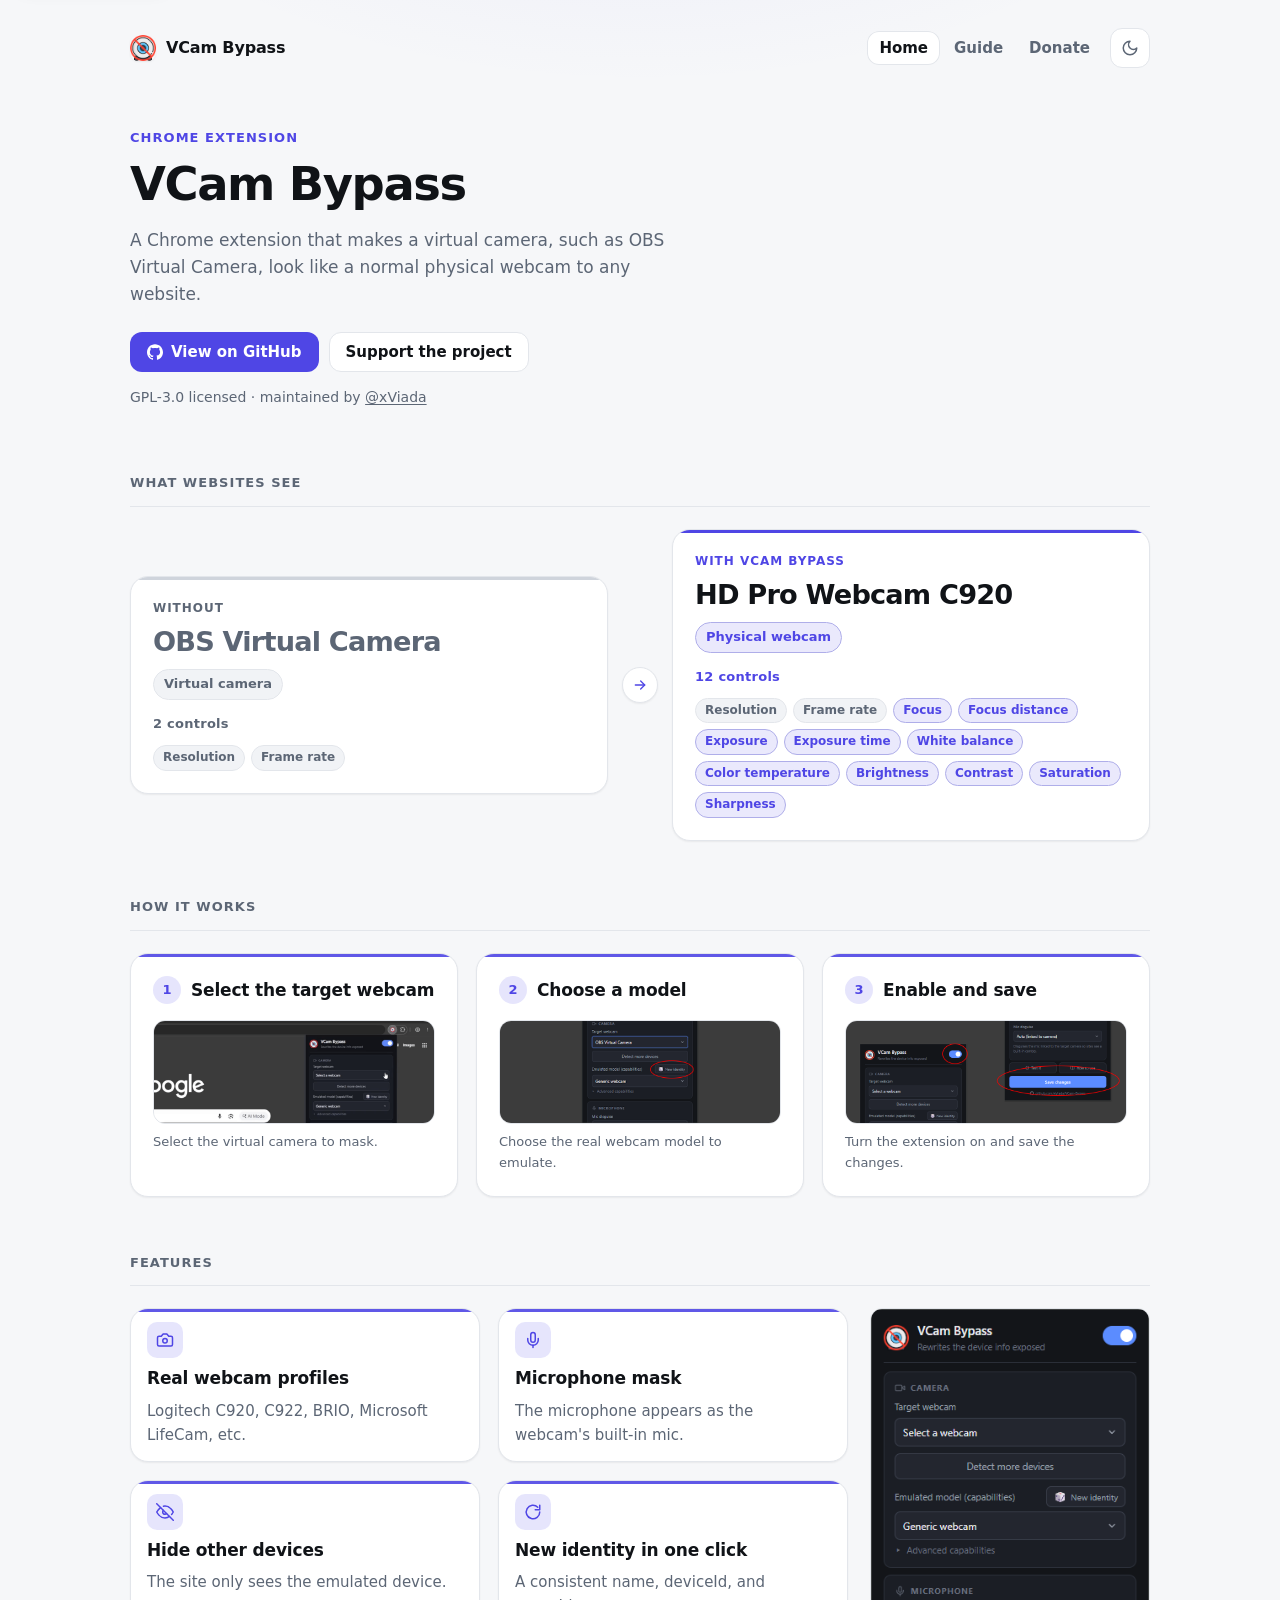
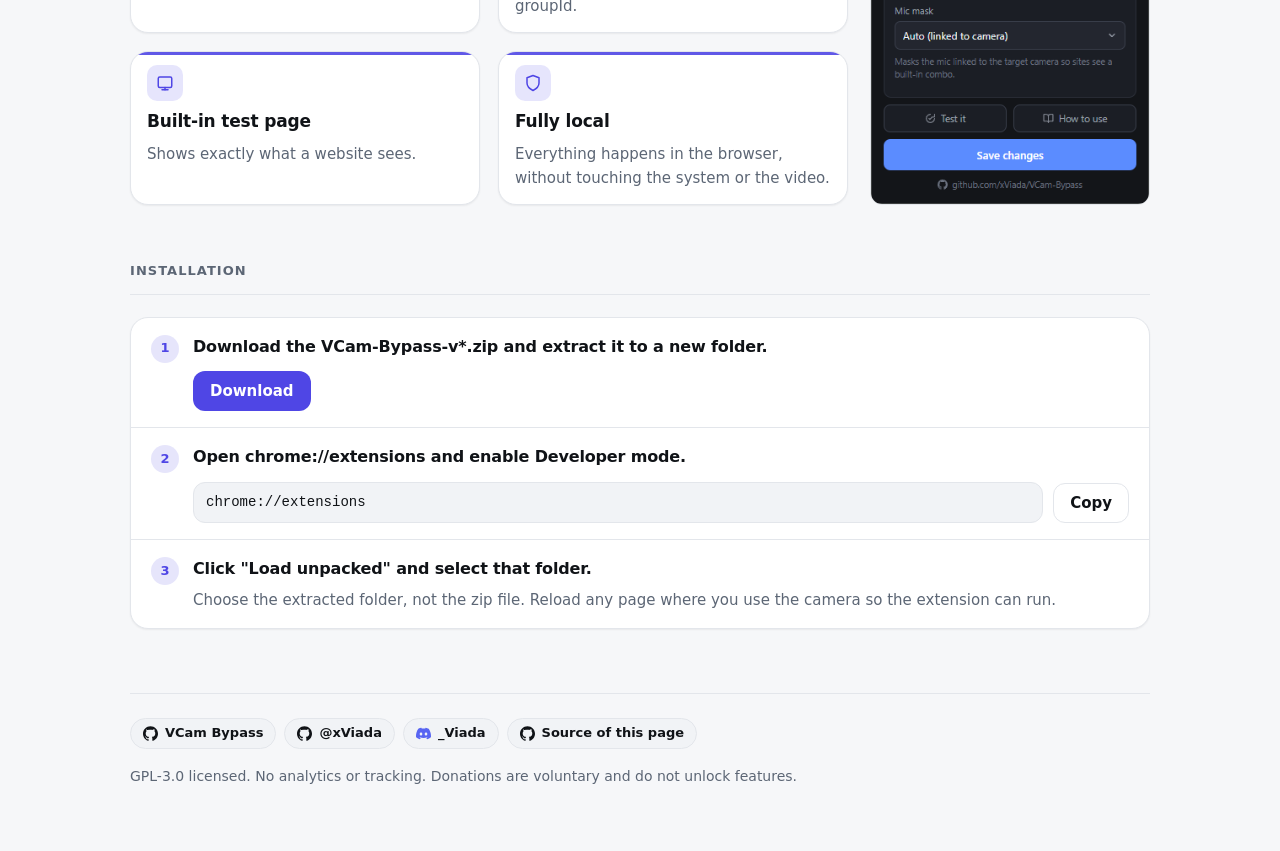
==== index.html @ 8258fea1 "Publish the VCam Bypass site." ====
<!DOCTYPE html>
<html lang="en">
<head>
  <meta charset="utf-8">
  <meta name="viewport" content="width=device-width, initial-scale=1">
  <title>VCam Bypass</title>
  <meta name="description" content="A Chrome extension that makes any virtual camera appear to a website as a normal physical webcam.">
  <meta name="color-scheme" content="light dark">
  <meta name="theme-color" content="#ffffff" media="(prefers-color-scheme: light)">
  <meta name="theme-color" content="#0b0d10" media="(prefers-color-scheme: dark)">

  <meta property="og:type" content="website">
  <meta property="og:title" content="VCam Bypass">
  <meta property="og:description" content="A Chrome extension that makes any virtual camera appear to a website as a normal physical webcam.">
  <meta name="twitter:card" content="summary">

  <link rel="icon" href="assets/favicon.png" type="image/png">
  <link rel="stylesheet" href="assets/css/styles.css">

  <script>
    (function () {
      try {
        var saved = localStorage.getItem('funding-theme');
        if (saved === 'dark' || saved === 'light') {
          document.documentElement.setAttribute('data-theme', saved);
        }
      } catch (e) {}
    })();
  </script>
</head>
<body>
  <a class="skip-link" href="#main">Skip to content</a>

  <div class="page">
    <header class="topbar">
      <a class="brand" href="./">
        <img class="brand-mark" src="assets/favicon.png" alt="" width="26" height="26">
        <span class="brand-text">VCam Bypass</span>
      </a>
      <div class="topbar-actions">
        <nav class="nav" aria-label="Primary">
          <a href="./" aria-current="page">Home</a>
          <a href="guide/">Guide</a>
          <a href="donate/">Donate</a>
        </nav>
        <button type="button" class="icon-button" id="theme-toggle" aria-label="Toggle theme" hidden>
          <span class="icon" id="theme-icon" aria-hidden="true"></span>
        </button>
      </div>
    </header>

    <main id="main">
      <section class="hero">
        <p class="eyebrow">Chrome extension</p>
        <h1 class="hero-title">VCam Bypass</h1>
        <p class="hero-lede">
          A Chrome extension that makes a virtual camera, such as OBS Virtual Camera, look like a normal physical webcam to any website.
        </p>
        <div class="hero-actions">
          <a class="button button-primary" href="https://github.com/xViada/VCam-Bypass" target="_blank" rel="noopener noreferrer">
            <span class="icon" aria-hidden="true">
              <svg xmlns="http://www.w3.org/2000/svg" viewBox="0 0 24 24" fill="currentColor" aria-hidden="true" focusable="false"><path d="M12 .297c-6.63 0-12 5.373-12 12 0 5.303 3.438 9.8 8.205 11.385.6.113.82-.258.82-.577 0-.285-.01-1.04-.015-2.04-3.338.724-4.042-1.61-4.042-1.61C4.422 18.07 3.633 17.7 3.633 17.7c-1.087-.744.084-.729.084-.729 1.205.084 1.838 1.236 1.838 1.236 1.07 1.835 2.809 1.305 3.495.998.108-.776.417-1.305.76-1.605-2.665-.3-5.466-1.332-5.466-5.93 0-1.31.465-2.38 1.235-3.22-.135-.303-.54-1.523.105-3.176 0 0 1.005-.322 3.3 1.23.96-.267 1.98-.399 3-.405 1.02.006 2.04.138 3 .405 2.28-1.552 3.285-1.23 3.285-1.23.645 1.653.24 2.873.12 3.176.765.84 1.23 1.91 1.23 3.22 0 4.61-2.805 5.625-5.475 5.92.42.36.81 1.096.81 2.22 0 1.606-.015 2.896-.015 3.286 0 .315.21.69.825.57C20.565 22.092 24 17.592 24 12.297c0-6.627-5.373-12-12-12"/></svg>
            </span>
            View on GitHub
          </a>
          <a class="button button-ghost" href="donate/index.html">Support the project</a>
        </div>
        <p class="hero-meta">GPL-3.0 licensed · maintained by <a href="https://github.com/xViada" target="_blank" rel="noopener noreferrer">@xViada</a></p>
      </section>

      <section class="section" id="before-after" aria-labelledby="before-after-title">
        <h2 class="section-title" id="before-after-title">What websites see</h2>
        <div class="seen-grid">
          <article class="seen seen-before">
            <p class="seen-kicker">Without</p>
            <h3 class="seen-name">OBS Virtual Camera</h3>
            <p class="seen-status">Virtual camera</p>
            <p class="seen-count">2 controls</p>
            <ul class="seen-controls">
              <li>Resolution</li>
              <li>Frame rate</li>
            </ul>
          </article>
          <div class="seen-arrow" aria-hidden="true">
            <svg xmlns="http://www.w3.org/2000/svg" viewBox="0 0 24 24" fill="none" stroke="currentColor" stroke-width="2" stroke-linecap="round" stroke-linejoin="round" focusable="false"><path d="M5 12h14"/><path d="m13 6 6 6-6 6"/></svg>
          </div>
          <article class="seen seen-after">
            <p class="seen-kicker">With VCam Bypass</p>
            <h3 class="seen-name">HD Pro Webcam C920</h3>
            <p class="seen-status">Physical webcam</p>
            <p class="seen-count">12 controls</p>
            <ul class="seen-controls">
              <li>Resolution</li>
              <li>Frame rate</li>
              <li class="is-extra">Focus</li>
              <li class="is-extra">Focus distance</li>
              <li class="is-extra">Exposure</li>
              <li class="is-extra">Exposure time</li>
              <li class="is-extra">White balance</li>
              <li class="is-extra">Color temperature</li>
              <li class="is-extra">Brightness</li>
              <li class="is-extra">Contrast</li>
              <li class="is-extra">Saturation</li>
              <li class="is-extra">Sharpness</li>
            </ul>
          </article>
        </div>
      </section>

      <section class="section" id="how-it-works" aria-labelledby="how-it-works-title">
        <h2 class="section-title" id="how-it-works-title">How it works</h2>
        <ol class="how-grid">
          <li class="card how-card">
            <h3 class="card-name">Select the target webcam</h3>
            <figure>
              <img src="guide/images/02-target.gif" alt="VCam Bypass popup with the target webcam dropdown open" loading="lazy">
              <figcaption>Select the virtual camera to mask.</figcaption>
            </figure>
          </li>
          <li class="card how-card">
            <h3 class="card-name">Choose a model</h3>
            <figure>
              <img src="guide/images/03-model.png" alt="Emulated webcam model list in the VCam Bypass popup" loading="lazy">
              <figcaption>Choose the real webcam model to emulate.</figcaption>
            </figure>
          </li>
          <li class="card how-card">
            <h3 class="card-name">Enable and save</h3>
            <figure>
              <img src="guide/images/05-enable-save.png" alt="VCam Bypass switch turned on and the Save changes button" loading="lazy">
              <figcaption>Turn the extension on and save the changes.</figcaption>
            </figure>
          </li>
        </ol>
      </section>

      <section class="section" id="features" aria-labelledby="features-title">
        <h2 class="section-title" id="features-title">Features</h2>
        <div class="feature-layout">
        <ul class="feature-grid">
          <li class="card feature-card">
            <span class="feature-icon" aria-hidden="true">
              <svg xmlns="http://www.w3.org/2000/svg" viewBox="0 0 24 24" fill="none" stroke="currentColor" stroke-width="2" stroke-linecap="round" stroke-linejoin="round" focusable="false"><path d="M14.5 4h-5L7 7H4a2 2 0 0 0-2 2v9a2 2 0 0 0 2 2h16a2 2 0 0 0 2-2V9a2 2 0 0 0-2-2h-3l-2.5-3z"/><circle cx="12" cy="13" r="3"/></svg>
            </span>
            <h3 class="card-name">Real webcam profiles</h3>
            <p class="card-text">Logitech C920, C922, BRIO, Microsoft LifeCam, etc.</p>
          </li>
          <li class="card feature-card">
            <span class="feature-icon" aria-hidden="true">
              <svg xmlns="http://www.w3.org/2000/svg" viewBox="0 0 24 24" fill="none" stroke="currentColor" stroke-width="2" stroke-linecap="round" stroke-linejoin="round" focusable="false"><path d="M12 2a3 3 0 0 0-3 3v7a3 3 0 0 0 6 0V5a3 3 0 0 0-3-3z"/><path d="M19 10v2a7 7 0 0 1-14 0v-2"/><path d="M12 19v3"/></svg>
            </span>
            <h3 class="card-name">Microphone mask</h3>
            <p class="card-text">The microphone appears as the webcam's built-in mic.</p>
          </li>
          <li class="card feature-card">
            <span class="feature-icon" aria-hidden="true">
              <svg xmlns="http://www.w3.org/2000/svg" viewBox="0 0 24 24" fill="none" stroke="currentColor" stroke-width="2" stroke-linecap="round" stroke-linejoin="round" focusable="false"><path d="M17.94 17.94A10.07 10.07 0 0 1 12 20c-7 0-11-8-11-8a18.45 18.45 0 0 1 5.06-5.94"/><path d="M9.9 4.24A9.12 9.12 0 0 1 12 4c7 0 11 8 11 8a18.5 18.5 0 0 1-2.16 3.19"/><path d="M1 1l22 22"/><path d="M14.12 14.12a3 3 0 1 1-4.24-4.24"/></svg>
            </span>
            <h3 class="card-name">Hide other devices</h3>
            <p class="card-text">The site only sees the emulated device.</p>
          </li>
          <li class="card feature-card">
            <span class="feature-icon" aria-hidden="true">
              <svg xmlns="http://www.w3.org/2000/svg" viewBox="0 0 24 24" fill="none" stroke="currentColor" stroke-width="2" stroke-linecap="round" stroke-linejoin="round" focusable="false"><path d="M21 12a9 9 0 1 1-2.64-6.36"/><path d="M21 3v6h-6"/></svg>
            </span>
            <h3 class="card-name">New identity in one click</h3>
            <p class="card-text">A consistent name, deviceId, and groupId.</p>
          </li>
          <li class="card feature-card">
            <span class="feature-icon" aria-hidden="true">
              <svg xmlns="http://www.w3.org/2000/svg" viewBox="0 0 24 24" fill="none" stroke="currentColor" stroke-width="2" stroke-linecap="round" stroke-linejoin="round" focusable="false"><rect x="3" y="4" width="18" height="14" rx="2"/><path d="M8 21h8"/><path d="M12 18v3"/></svg>
            </span>
            <h3 class="card-name">Built-in test page</h3>
            <p class="card-text">Shows exactly what a website sees.</p>
          </li>
          <li class="card feature-card">
            <span class="feature-icon" aria-hidden="true">
              <svg xmlns="http://www.w3.org/2000/svg" viewBox="0 0 24 24" fill="none" stroke="currentColor" stroke-width="2" stroke-linecap="round" stroke-linejoin="round" focusable="false"><path d="M12 22s8-4 8-10V5l-8-3-8 3v7c0 6 8 10 8 10z"/></svg>
            </span>
            <h3 class="card-name">Fully local</h3>
            <p class="card-text">Everything happens in the browser, without touching the system or the video.</p>
          </li>
        </ul>
        <figure class="popup-shot">
          <img src="./docs/images/popup.png" alt="VCam Bypass extension popup" loading="lazy" data-hide-figure-on-error>
        </figure>
        </div>
      </section>

      <section class="section" id="install" aria-labelledby="install-title">
        <h2 class="section-title" id="install-title">Installation</h2>
        <ol class="steps">
          <li>
            <div>
              <strong>Download the VCam-Bypass-v*.zip and extract it to a new folder.</strong>
              <a class="button button-primary" href="https://github.com/xViada/VCam-Bypass/releases/latest" target="_blank" rel="noopener noreferrer">Download</a>
            </div>
          </li>
          <li>
            <div>
              <strong>Open chrome://extensions and enable Developer mode.</strong>
              <div class="code-copy">
                <pre class="code-copy-block"><code>chrome://extensions</code></pre>
                <button type="button" class="button button-ghost" id="copy-extensions" hidden>Copy</button>
              </div>
            </div>
          </li>
          <li>
            <div>
              <strong>Click "Load unpacked" and select that folder.</strong>
              <p>Choose the extracted folder, not the zip file. Reload any page where you use the camera so the extension can run.</p>
            </div>
          </li>
        </ol>
      </section>
    </main>

    <footer class="footer">
      <div class="chip-row" id="footer-links"><a class="chip chip-github" href="https://github.com/xViada/VCam-Bypass" target="_blank" rel="noopener noreferrer"><span class="icon" aria-hidden="true"><svg xmlns="http://www.w3.org/2000/svg" viewBox="0 0 24 24" fill="currentColor" aria-hidden="true" focusable="false"><path d="M12 .297c-6.63 0-12 5.373-12 12 0 5.303 3.438 9.8 8.205 11.385.6.113.82-.258.82-.577 0-.285-.01-1.04-.015-2.04-3.338.724-4.042-1.61-4.042-1.61C4.422 18.07 3.633 17.7 3.633 17.7c-1.087-.744.084-.729.084-.729 1.205.084 1.838 1.236 1.838 1.236 1.07 1.835 2.809 1.305 3.495.998.108-.776.417-1.305.76-1.605-2.665-.3-5.466-1.332-5.466-5.93 0-1.31.465-2.38 1.235-3.22-.135-.303-.54-1.523.105-3.176 0 0 1.005-.322 3.3 1.23.96-.267 1.98-.399 3-.405 1.02.006 2.04.138 3 .405 2.28-1.552 3.285-1.23 3.285-1.23.645 1.653.24 2.873.12 3.176.765.84 1.23 1.91 1.23 3.22 0 4.61-2.805 5.625-5.475 5.92.42.36.81 1.096.81 2.22 0 1.606-.015 2.896-.015 3.286 0 .315.21.69.825.57C20.565 22.092 24 17.592 24 12.297c0-6.627-5.373-12-12-12"></path></svg></span><span>VCam Bypass</span></a><a class="chip chip-github" href="https://github.com/xViada" target="_blank" rel="noopener noreferrer"><span class="icon" aria-hidden="true"><svg xmlns="http://www.w3.org/2000/svg" viewBox="0 0 24 24" fill="currentColor" aria-hidden="true" focusable="false"><path d="M12 .297c-6.63 0-12 5.373-12 12 0 5.303 3.438 9.8 8.205 11.385.6.113.82-.258.82-.577 0-.285-.01-1.04-.015-2.04-3.338.724-4.042-1.61-4.042-1.61C4.422 18.07 3.633 17.7 3.633 17.7c-1.087-.744.084-.729.084-.729 1.205.084 1.838 1.236 1.838 1.236 1.07 1.835 2.809 1.305 3.495.998.108-.776.417-1.305.76-1.605-2.665-.3-5.466-1.332-5.466-5.93 0-1.31.465-2.38 1.235-3.22-.135-.303-.54-1.523.105-3.176 0 0 1.005-.322 3.3 1.23.96-.267 1.98-.399 3-.405 1.02.006 2.04.138 3 .405 2.28-1.552 3.285-1.23 3.285-1.23.645 1.653.24 2.873.12 3.176.765.84 1.23 1.91 1.23 3.22 0 4.61-2.805 5.625-5.475 5.92.42.36.81 1.096.81 2.22 0 1.606-.015 2.896-.015 3.286 0 .315.21.69.825.57C20.565 22.092 24 17.592 24 12.297c0-6.627-5.373-12-12-12"></path></svg></span><span>@xViada</span></a><a class="chip chip-discord" href="https://discordapp.com/users/675421408612057089" target="_blank" rel="noopener noreferrer"><span class="icon" aria-hidden="true"><svg xmlns="http://www.w3.org/2000/svg" viewBox="0 0 24 24" fill="currentColor" aria-hidden="true" focusable="false"><path d="M20.317 4.3698a19.7913 19.7913 0 0 0-4.8851-1.5152.0741.0741 0 0 0-.0785.0371c-.211.3753-.4447.8648-.6083 1.2495-1.8447-.2762-3.68-.2762-5.4868 0-.1636-.3933-.4058-.8742-.6177-1.2495a.077.077 0 0 0-.0785-.037 19.7363 19.7363 0 0 0-4.8852 1.515.0699.0699 0 0 0-.0321.0277C.5334 9.0458-.319 13.5799.0992 18.0578a.0824.0824 0 0 0 .0312.0561c2.0528 1.5076 4.0413 2.4228 5.9929 3.0294a.0777.0777 0 0 0 .0842-.0276c.4616-.6304.8731-1.2952 1.226-1.9942a.076.076 0 0 0-.0416-.1057c-.6528-.2476-1.2743-.5495-1.8722-.8923a.077.077 0 0 1-.0076-.1277c.1258-.0943.2517-.1923.3718-.2914a.0743.0743 0 0 1 .0776-.0105c3.9278 1.7933 8.18 1.7933 12.0614 0a.0739.0739 0 0 1 .0785.0095c.1202.099.246.1981.3728.2924a.077.077 0 0 1-.0066.1276 12.2986 12.2986 0 0 1-1.873.8914.0766.0766 0 0 0-.0407.1067c.3604.698.7719 1.3628 1.225 1.9932a.076.076 0 0 0 .0842.0286c1.961-.6067 3.9495-1.5219 6.0023-3.0294a.077.077 0 0 0 .0313-.0552c.5004-5.177-.8382-9.6739-3.5485-13.6604a.061.061 0 0 0-.0312-.0286zM8.02 15.3312c-1.1825 0-2.1569-1.0857-2.1569-2.419 0-1.3332.9555-2.4189 2.157-2.4189 1.2108 0 2.1757 1.0952 2.1568 2.419 0 1.3332-.9555 2.4189-2.1569 2.4189zm7.9748 0c-1.1825 0-2.1569-1.0857-2.1569-2.419 0-1.3332.9554-2.4189 2.1569-2.4189 1.2108 0 2.1757 1.0952 2.1568 2.419 0 1.3332-.946 2.4189-2.1568 2.4189Z"></path></svg></span><span>_Viada</span></a><a class="chip chip-github" href="https://github.com/xViada/VCam-Bypass/tree/gh-pages" target="_blank" rel="noopener noreferrer"><span class="icon" aria-hidden="true"><svg xmlns="http://www.w3.org/2000/svg" viewBox="0 0 24 24" fill="currentColor" aria-hidden="true" focusable="false"><path d="M12 .297c-6.63 0-12 5.373-12 12 0 5.303 3.438 9.8 8.205 11.385.6.113.82-.258.82-.577 0-.285-.01-1.04-.015-2.04-3.338.724-4.042-1.61-4.042-1.61C4.422 18.07 3.633 17.7 3.633 17.7c-1.087-.744.084-.729.084-.729 1.205.084 1.838 1.236 1.838 1.236 1.07 1.835 2.809 1.305 3.495.998.108-.776.417-1.305.76-1.605-2.665-.3-5.466-1.332-5.466-5.93 0-1.31.465-2.38 1.235-3.22-.135-.303-.54-1.523.105-3.176 0 0 1.005-.322 3.3 1.23.96-.267 1.98-.399 3-.405 1.02.006 2.04.138 3 .405 2.28-1.552 3.285-1.23 3.285-1.23.645 1.653.24 2.873.12 3.176.765.84 1.23 1.91 1.23 3.22 0 4.61-2.805 5.625-5.475 5.92.42.36.81 1.096.81 2.22 0 1.606-.015 2.896-.015 3.286 0 .315.21.69.825.57C20.565 22.092 24 17.592 24 12.297c0-6.627-5.373-12-12-12"></path></svg></span><span>Source of this page</span></a></div>
      <p id="footer-text">GPL-3.0 licensed. No analytics or tracking. Donations are voluntary and do not unlock features.</p>
    
    </footer>
  </div>

  <script src="assets/js/theme.js"></script>
  <script>
    (function () {
      document.querySelectorAll('[data-hide-figure-on-error]').forEach(function (img) {
        function hideFigure() {
          var figure = img.closest('figure');
          if (figure) figure.hidden = true;
        }
        if (img.complete && img.naturalWidth === 0) hideFigure();
        img.addEventListener('error', hideFigure);
      });

      var copyButton = document.getElementById('copy-extensions');
      if (copyButton) {
        copyButton.hidden = false;
        var copyTimer;
        copyButton.addEventListener('click', function () {
          var text = 'chrome://extensions';
          var original = 'Copy';

          function copied() {
            window.clearTimeout(copyTimer);
            copyButton.textContent = 'Copied!';
            copyTimer = window.setTimeout(function () {
              copyButton.textContent = original;
            }, 1500);
          }

          function fallbackCopy() {
            var area = document.createElement('textarea');
            area.value = text;
            area.setAttribute('readonly', '');
            area.style.position = 'fixed';
            area.style.left = '-9999px';
            document.body.appendChild(area);
            area.select();
            var ok = false;
            try {
              ok = document.execCommand('copy');
            } catch (e) {}
            document.body.removeChild(area);
            if (ok) copied();
          }

          if (navigator.clipboard && window.isSecureContext) {
            navigator.clipboard.writeText(text).then(copied).catch(fallbackCopy);
          } else {
            fallbackCopy();
          }
        });
      }
    })();
  </script>
</body>
</html>
---- assets/css/styles.css ----
:root {
  --font-sans: system-ui, -apple-system, 'Segoe UI', Roboto, 'Helvetica Neue',
    Arial, 'Noto Sans', sans-serif;
  --font-mono: ui-monospace, SFMono-Regular, 'SF Mono', Menlo, Consolas,
    'Liberation Mono', monospace;

  --bg: #f6f7f9;
  --bg-glow: rgba(99, 102, 241, 0.1);
  --surface: #ffffff;
  --surface-soft: #f1f3f6;
  --border: #e3e6eb;
  --border-strong: #cfd4dc;
  --text: #101317;
  --text-muted: #5c6675;
  --accent: #4f46e5;
  --accent-contrast: #ffffff;
  --warning-bg: #fff7ed;
  --warning-border: #fdba74;
  --warning-text: #7c3f12;
  --shadow-sm: 0 1px 2px rgba(16, 19, 23, 0.06);
  --shadow-md: 0 6px 20px -6px rgba(16, 19, 23, 0.16);
  --shadow-lg: 0 24px 60px -20px rgba(16, 19, 23, 0.35);

  --radius-sm: 8px;
  --radius-md: 12px;
  --radius-lg: 18px;
}

@media (prefers-color-scheme: dark) {
  :root:not([data-theme='light']) {
    --bg: #0b0d10;
    --bg-glow: rgba(99, 102, 241, 0.16);
    --surface: #14171c;
    --surface-soft: #1b1f26;
    --border: #262b33;
    --border-strong: #38404b;
    --text: #eef1f6;
    --text-muted: #9aa4b2;
    --accent: #8b8cf9;
    --accent-contrast: #10121a;
    --warning-bg: #2a1c0c;
    --warning-border: #7c4a15;
    --warning-text: #fcd9a8;
    --shadow-sm: 0 1px 2px rgba(0, 0, 0, 0.4);
    --shadow-md: 0 6px 20px -6px rgba(0, 0, 0, 0.6);
    --shadow-lg: 0 24px 60px -20px rgba(0, 0, 0, 0.8);
  }
}

:root[data-theme='dark'] {
  --bg: #0b0d10;
  --bg-glow: rgba(99, 102, 241, 0.16);
  --surface: #14171c;
  --surface-soft: #1b1f26;
  --border: #262b33;
  --border-strong: #38404b;
  --text: #eef1f6;
  --text-muted: #9aa4b2;
  --accent: #8b8cf9;
  --accent-contrast: #10121a;
  --warning-bg: #2a1c0c;
  --warning-border: #7c4a15;
  --warning-text: #fcd9a8;
  --shadow-sm: 0 1px 2px rgba(0, 0, 0, 0.4);
  --shadow-md: 0 6px 20px -6px rgba(0, 0, 0, 0.6);
  --shadow-lg: 0 24px 60px -20px rgba(0, 0, 0, 0.8);
}

*,
*::before,
*::after {
  box-sizing: border-box;
}

html {
  -webkit-text-size-adjust: 100%;
}

[hidden] {
  display: none !important;
}

body {
  margin: 0;
  min-height: 100vh;
  font-family: var(--font-sans);
  font-size: 16px;
  line-height: 1.6;
  color: var(--text);
  background-color: var(--bg);
  background-image: radial-gradient(
    900px 520px at 50% -280px,
    var(--bg-glow),
    transparent 70%
  );
  background-repeat: no-repeat;
  -webkit-font-smoothing: antialiased;
}

body.modal-open {
  overflow: hidden;
}

h1,
h2,
h3,
p {
  margin: 0;
}

a {
  color: var(--accent);
  text-decoration-thickness: 1px;
  text-underline-offset: 2px;
}

code {
  font-family: var(--font-mono);
  font-size: 0.9em;
  padding: 0.1em 0.35em;
  border-radius: 5px;
  background: var(--surface-soft);
}

:focus-visible {
  outline: 2px solid var(--accent);
  outline-offset: 2px;
  border-radius: 4px;
}

.skip-link {
  position: absolute;
  left: 16px;
  top: -60px;
  z-index: 20;
  padding: 10px 16px;
  border-radius: var(--radius-sm);
  background: var(--surface);
  box-shadow: var(--shadow-md);
  transition: top 0.15s ease;
}

.skip-link:focus {
  top: 16px;
}

.icon {
  display: inline-flex;
  flex: none;
}

.icon svg {
  display: block;
  width: 100%;
  height: 100%;
}

.page {
  width: 100%;
  max-width: 1060px;
  margin: 0 auto;
  padding: 20px 20px 64px;
}

.topbar {
  display: flex;
  align-items: center;
  justify-content: space-between;
  flex-wrap: wrap;
  gap: 12px 16px;
  padding: 8px 0 4px;
}

.topbar-actions {
  display: flex;
  align-items: center;
  gap: 8px;
  margin-left: auto;
}

.nav {
  display: flex;
  align-items: center;
  gap: 2px;
}

.nav a {
  padding: 8px 12px;
  font-size: 0.9375rem;
  font-weight: 550;
  line-height: 1.2;
  color: var(--text-muted);
  text-decoration: none;
  border-radius: var(--radius-md);
}

.nav a:hover {
  color: var(--text);
  background: var(--surface-soft);
}

.nav a[aria-current='page'] {
  color: var(--text);
  background: var(--surface);
  box-shadow: inset 0 0 0 1px var(--border);
}

.brand {
  display: inline-flex;
  align-items: center;
  gap: 10px;
  color: var(--text);
  font-weight: 600;
  letter-spacing: -0.01em;
  text-decoration: none;
}

.brand-mark {
  display: block;
  width: 26px;
  height: 26px;
  object-fit: cover;
  border-radius: 8px;
  box-shadow: var(--shadow-sm);
}

.icon-button {
  display: inline-flex;
  align-items: center;
  justify-content: center;
  width: 40px;
  height: 40px;
  padding: 0;
  color: var(--text-muted);
  background: var(--surface);
  border: 1px solid var(--border);
  border-radius: var(--radius-md);
  cursor: pointer;
  transition: color 0.15s ease, border-color 0.15s ease, background 0.15s ease;
}

.icon-button:hover {
  color: var(--text);
  border-color: var(--border-strong);
}

.icon-button .icon {
  width: 18px;
  height: 18px;
}

.hero {
  padding: 56px 0 8px;
  max-width: 54ch;
}

.eyebrow {
  font-size: 0.8125rem;
  font-weight: 600;
  letter-spacing: 0.08em;
  text-transform: uppercase;
  color: var(--accent);
}

.hero-title {
  margin-top: 10px;
  font-size: clamp(2rem, 6vw, 2.9rem);
  line-height: 1.12;
  letter-spacing: -0.03em;
  font-weight: 700;
  text-wrap: balance;
}

.hero-lede {
  margin-top: 16px;
  max-width: 60ch;
  font-size: 1.0625rem;
  color: var(--text-muted);
}

.hero-actions {
  display: flex;
  flex-wrap: wrap;
  gap: 10px;
  margin-top: 24px;
}

.hero-meta {
  margin-top: 14px;
  font-size: 0.875rem;
  color: var(--text-muted);
}

.hero-meta a {
  color: inherit;
}

.section {
  margin-top: 56px;
}

.section-title {
  font-size: 0.8125rem;
  font-weight: 600;
  letter-spacing: 0.08em;
  text-transform: uppercase;
  color: var(--text-muted);
  padding-bottom: 12px;
  border-bottom: 1px solid var(--border);
}

.section-note {
  margin-top: 16px;
  max-width: 66ch;
  font-size: 0.9375rem;
  color: var(--text-muted);
}

.grid {
  display: grid;
  gap: 18px;
  grid-template-columns: repeat(auto-fit, minmax(290px, 1fr));
  margin-top: 22px;
}

.card {
  position: relative;
  display: flex;
  flex-direction: column;
  gap: 16px;
  padding: 22px;
  background: var(--surface);
  border: 1px solid var(--border);
  border-radius: var(--radius-lg);
  box-shadow: var(--shadow-sm);
  overflow: hidden;
  transition: border-color 0.18s ease, box-shadow 0.18s ease,
    transform 0.18s ease;
}

.card::before {
  content: '';
  position: absolute;
  inset: 0 0 auto;
  height: 3px;
  background: var(--card-accent, var(--accent));
  opacity: 0.9;
}

.card:hover {
  border-color: var(--border-strong);
  box-shadow: var(--shadow-md);
  transform: translateY(-2px);
}

.card-head {
  display: flex;
  align-items: center;
  gap: 14px;
}

.card-logo {
  display: flex;
  align-items: center;
  justify-content: center;
  flex: none;
  width: 56px;
  height: 56px;
  line-height: 0;
  border-radius: 14px;
  color: var(--card-accent, var(--accent));
  background: var(--surface-soft);
  background: color-mix(in srgb, var(--card-accent, var(--accent)) 14%, transparent);
}

.card-logo svg {
  display: block;
  width: 32px;
  height: 32px;
}

.card-sponsors .card-logo {
  color: #181717;
  background: #ffffff;
}

.card-kofi .card-logo {
  color: #ffffff;
  background: #ff6433;
}

.card-meta {
  display: flex;
  flex-direction: column;
  justify-content: center;
  gap: 8px;
  min-width: 0;
  min-height: 56px;
}

.card-name {
  font-size: 1.0625rem;
  font-weight: 650;
  letter-spacing: -0.01em;
  line-height: 1.2;
}

.pay-methods {
  display: flex;
  flex-wrap: wrap;
  align-items: center;
  gap: 5px;
  line-height: 0;
}

.pay-mark {
  display: flex;
  flex: none;
  height: 24px;
  border-radius: 4px;
  box-shadow: 0 0 0 1px var(--border);
  overflow: hidden;
  background: #fff;
}

.pay-mark svg {
  display: block;
  height: 24px;
  width: auto;
}

.card-network {
  font-size: 0.8125rem;
  line-height: 1.3;
  color: var(--text-muted);
}

.card-body {
  display: flex;
  flex-direction: column;
  gap: 14px;
  margin-top: auto;
}

.card-text {
  font-size: 0.9375rem;
  color: var(--text-muted);
}

.badge {
  display: inline-flex;
  align-items: center;
  gap: 6px;
  align-self: flex-start;
  padding: 3px 9px;
  font-size: 0.75rem;
  font-weight: 600;
  letter-spacing: 0.02em;
  color: var(--text-muted);
  background: var(--surface-soft);
  border: 1px solid var(--border);
  border-radius: 999px;
}

.card-sponsors {
  --card-accent: #db61a2;
  --brand-button: #c2417f;
}

.card-kofi {
  --card-accent: #ff6433;
  --brand-button: #ff6433;
}

.address {
  margin: 0;
  padding: 12px 14px;
  font-family: var(--font-mono);
  font-size: 0.8125rem;
  line-height: 1.55;
  word-break: break-all;
  color: var(--text);
  background: var(--surface-soft);
  border: 1px solid var(--border);
  border-radius: var(--radius-md);
  user-select: all;
}

.address-placeholder {
  color: var(--text-muted);
  font-style: italic;
  word-break: normal;
  user-select: auto;
}

.address-modal {
  text-align: center;
  margin-top: 16px;
}

.button {
  display: inline-flex;
  align-items: center;
  justify-content: center;
  gap: 8px;
  padding: 10px 16px;
  font: inherit;
  font-size: 0.9375rem;
  font-weight: 550;
  line-height: 1.2;
  text-decoration: none;
  white-space: nowrap;
  border: 1px solid transparent;
  border-radius: var(--radius-md);
  cursor: pointer;
  transition: background 0.15s ease, border-color 0.15s ease, color 0.15s ease,
    opacity 0.15s ease;
}

.button .icon {
  width: 16px;
  height: 16px;
}

.button-primary {
  color: var(--accent-contrast);
  background: var(--accent);
}

.button-primary:hover {
  opacity: 0.88;
}

.button-brand {
  color: #ffffff;
  background: var(--brand-button, var(--accent));
}

.button-brand:hover {
  opacity: 0.88;
}

.button-ghost {
  color: var(--text);
  background: var(--surface);
  border-color: var(--border);
}

.button-ghost:hover {
  background: var(--surface-soft);
  border-color: var(--border-strong);
}

.button[aria-disabled='true'],
.button:disabled {
  opacity: 0.5;
  cursor: not-allowed;
  pointer-events: none;
}

.button-row {
  display: flex;
  flex-wrap: wrap;
  gap: 10px;
}

.button-row .button {
  flex: 1 1 auto;
}

.callout {
  margin-top: 28px;
  padding: 14px 16px;
  font-size: 0.9375rem;
  border: 1px solid var(--border);
  border-radius: var(--radius-md);
  background: var(--surface);
}

.callout-warning {
  color: var(--warning-text);
  background: var(--warning-bg);
  border-color: var(--warning-border);
}

.card-note {
  display: flex;
  gap: 8px;
  font-size: 0.8125rem;
  color: var(--text-muted);
}

.card-note .icon {
  width: 15px;
  height: 15px;
  margin-top: 3px;
}

.faq {
  margin-top: 22px;
  border: 1px solid var(--border);
  border-radius: var(--radius-lg);
  background: var(--surface);
  overflow: hidden;
}

.faq details + details {
  border-top: 1px solid var(--border);
}

.faq summary {
  padding: 15px 18px;
  font-weight: 550;
  cursor: pointer;
  list-style: none;
}

.faq summary::-webkit-details-marker {
  display: none;
}

.faq summary::after {
  content: '+';
  float: right;
  font-weight: 400;
  color: var(--text-muted);
}

.faq details[open] summary::after {
  content: '−';
}

.faq details p {
  padding: 0 18px 16px;
  max-width: 70ch;
  font-size: 0.9375rem;
  color: var(--text-muted);
}

.steps {
  margin: 22px 0 0;
  padding: 0;
  list-style: none;
  counter-reset: step;
  background: var(--surface);
  border: 1px solid var(--border);
  border-radius: var(--radius-lg);
  box-shadow: var(--shadow-sm);
}

.steps li {
  display: grid;
  grid-template-columns: auto 1fr;
  gap: 14px;
  align-items: start;
  padding: 16px 20px;
}

.steps li + li {
  border-top: 1px solid var(--border);
}

.steps li::before {
  counter-increment: step;
  content: counter(step);
  display: flex;
  align-items: center;
  justify-content: center;
  width: 28px;
  height: 28px;
  margin-top: 1px;
  font-size: 0.8125rem;
  font-weight: 650;
  color: var(--accent);
  background: color-mix(in srgb, var(--accent) 14%, transparent);
  border-radius: 999px;
}

.steps strong {
  display: block;
  font-weight: 650;
  letter-spacing: -0.01em;
}

.steps p {
  margin: 6px 0 0;
  font-size: 0.9375rem;
  color: var(--text-muted);
}

.steps li > div {
  min-width: 0;
}

.steps .button {
  margin-top: 12px;
}

.how-grid,
.feature-grid {
  display: grid;
  gap: 18px;
  margin-top: 22px;
  margin-bottom: 0;
  padding: 0;
  min-width: 0;
  list-style: none;
  counter-reset: how;
}

.how-grid {
  grid-template-columns: repeat(3, minmax(0, 1fr));
}

.feature-grid {
  grid-template-columns: repeat(2, minmax(0, 1fr));
}

.how-card,
.feature-card {
  min-width: 0;
}

.seen-grid {
  display: grid;
  grid-template-columns: minmax(0, 1fr) auto minmax(0, 1fr);
  gap: 14px;
  align-items: center;
  margin-top: 22px;
}

.seen {
  position: relative;
  min-width: 0;
  padding: 22px;
  background: var(--surface);
  border: 1px solid var(--border);
  border-radius: var(--radius-lg);
  box-shadow: var(--shadow-sm);
  overflow: hidden;
}

.seen::before {
  content: '';
  position: absolute;
  inset: 0 0 auto;
  height: 3px;
}

.seen-before::before {
  background: var(--border-strong);
}

.seen-after::before {
  background: var(--accent);
}

.seen-kicker {
  font-size: 0.75rem;
  font-weight: 650;
  letter-spacing: 0.08em;
  text-transform: uppercase;
  color: var(--text-muted);
}

.seen-after .seen-kicker {
  color: var(--accent);
}

.seen-name {
  margin-top: 8px;
  font-size: clamp(1.35rem, 2.4vw, 1.7rem);
  line-height: 1.15;
  letter-spacing: -0.03em;
  font-weight: 700;
  text-wrap: balance;
}

.seen-before .seen-name {
  color: var(--text-muted);
}

.seen-status {
  display: inline-flex;
  margin-top: 12px;
  padding: 4px 10px;
  font-size: 0.8125rem;
  font-weight: 650;
  border-radius: 999px;
  border: 1px solid var(--border);
}

.seen-before .seen-status {
  color: var(--text-muted);
  background: var(--surface-soft);
}

.seen-after .seen-status {
  color: var(--accent);
  border-color: color-mix(in srgb, var(--accent) 35%, var(--border));
  background: color-mix(in srgb, var(--accent) 12%, var(--surface));
}

.seen-count {
  margin-top: 14px;
  font-size: 0.8125rem;
  font-weight: 650;
  letter-spacing: 0.02em;
  color: var(--text-muted);
}

.seen-after .seen-count {
  color: var(--accent);
}

.seen-controls {
  display: flex;
  flex-wrap: wrap;
  gap: 6px;
  margin: 10px 0 0;
  padding: 0;
  list-style: none;
}

.seen-controls li {
  padding: 4px 9px;
  font-size: 0.75rem;
  font-weight: 600;
  line-height: 1.3;
  color: var(--text-muted);
  background: var(--surface-soft);
  border: 1px solid var(--border);
  border-radius: 999px;
}

.seen-after .seen-controls .is-extra {
  color: var(--accent);
  border-color: color-mix(in srgb, var(--accent) 35%, var(--border));
  background: color-mix(in srgb, var(--accent) 12%, var(--surface));
}

.seen-arrow {
  display: flex;
  align-items: center;
  justify-content: center;
  width: 36px;
  height: 36px;
  color: var(--accent);
  background: var(--surface);
  border: 1px solid var(--border);
  border-radius: 999px;
  box-shadow: var(--shadow-sm);
}

.seen-arrow svg {
  display: block;
  width: 16px;
  height: 16px;
}

.how-card {
  counter-increment: how;
}

.how-card .card-name {
  display: flex;
  align-items: center;
  gap: 10px;
}

.how-card .card-name::before {
  content: counter(how);
  display: flex;
  align-items: center;
  justify-content: center;
  flex: none;
  width: 28px;
  height: 28px;
  font-size: 0.8125rem;
  font-weight: 650;
  color: var(--accent);
  background: color-mix(in srgb, var(--accent) 14%, transparent);
  border-radius: 999px;
}

.how-card figure,
.popup-shot {
  margin: 0;
}

.how-card img,
.popup-shot img {
  display: block;
  width: 100%;
  height: auto;
  border: 1px solid var(--border);
  border-radius: var(--radius-md);
  background: var(--surface-soft);
}

.how-card figcaption,
.popup-shot figcaption {
  margin-top: 8px;
  font-size: 0.8125rem;
  color: var(--text-muted);
}

.feature-card {
  gap: 10px;
  padding: 16px;
}

.feature-icon {
  display: flex;
  align-items: center;
  justify-content: center;
  width: 36px;
  height: 36px;
  color: var(--accent);
  background: color-mix(in srgb, var(--accent) 14%, transparent);
  border-radius: 10px;
}

.feature-icon svg {
  display: block;
  width: 18px;
  height: 18px;
}

.feature-layout {
  display: grid;
  gap: 22px;
  align-items: start;
  margin-top: 22px;
}

.feature-layout .feature-grid {
  margin-top: 0;
}

.popup-shot {
  width: min(280px, 100%);
  margin: 4px auto 0;
}

.code-copy {
  display: flex;
  flex-wrap: wrap;
  align-items: center;
  gap: 10px;
  margin-top: 12px;
}

.code-copy .button {
  margin-top: 0;
}

.code-copy-block {
  flex: 1 1 180px;
  min-width: 0;
  margin: 0;
  padding: 10px 12px;
  font-family: var(--font-mono);
  font-size: 0.875rem;
  line-height: 1.4;
  overflow-wrap: anywhere;
  background: var(--surface-soft);
  border: 1px solid var(--border);
  border-radius: var(--radius-md);
}

.code-copy-block code {
  padding: 0;
  font-size: inherit;
  background: none;
}

@media (min-width: 900px) {
  .feature-layout {
    grid-template-columns: minmax(0, 1fr) 280px;
    align-items: stretch;
  }

  .feature-layout .feature-grid {
    height: 100%;
    grid-template-columns: repeat(2, minmax(0, 1fr));
    grid-template-rows: repeat(3, minmax(0, 1fr));
  }

  .feature-layout .feature-card {
    padding-top: 13px;
    padding-bottom: 13px;
  }

  .popup-shot {
    width: 280px;
    margin: 0;
  }
}

.guide-steps {
  display: grid;
  grid-template-columns: repeat(2, minmax(0, 1fr));
  gap: 18px;
  margin: 22px 0 0;
  padding: 0;
  list-style: none;
  counter-reset: guide;
}

.guide-step {
  min-width: 0;
  gap: 0;
  padding: 0;
  counter-increment: guide;
}

.guide-step::before {
  display: none;
}

.guide-step .card-name::before {
  content: counter(guide);
  position: absolute;
  top: 12px;
  left: 12px;
  z-index: 2;
  display: flex;
  align-items: center;
  justify-content: center;
  width: 28px;
  height: 28px;
  font-size: 0.8125rem;
  font-weight: 650;
  color: var(--accent-contrast);
  background: var(--accent);
  border-radius: 9px;
  box-shadow: var(--shadow-sm);
}

.guide-optional {
  font-size: 0.75rem;
  font-weight: 550;
  letter-spacing: 0.04em;
  text-transform: uppercase;
  color: var(--text-muted);
}

.guide-step figure {
  display: flex;
  flex-direction: column;
  margin: 0;
}

.guide-step img {
  display: block;
  width: 100%;
  height: 168px;
  object-fit: cover;
  object-position: top;
  background: var(--surface-soft);
}

.guide-step figcaption {
  display: flex;
  flex-direction: column;
  gap: 4px;
  margin: 0;
  padding: 14px 16px 16px;
  font-size: 0.9375rem;
  color: var(--text-muted);
}

.guide-step figcaption p {
  margin: 0;
}

.pill {
  display: inline;
  padding: 0.05em 0.4em;
  font-size: 0.85em;
  font-weight: 650;
  white-space: nowrap;
  color: var(--text);
  background: var(--surface-soft);
  border: 1px solid var(--border);
  border-radius: 5px;
}

.guide-notes {
  display: grid;
  gap: 12px;
  margin-top: 22px;
}

.guide-notes .callout {
  display: flex;
  align-items: center;
  gap: 12px;
  margin-top: 0;
}

.guide-emoji {
  flex: none;
  font-size: 1.25rem;
  line-height: 1.45;
}

@media (max-width: 768px) {
  .how-grid,
  .feature-grid,
  .seen-grid,
  .guide-steps {
    grid-template-columns: 1fr;
  }

  .seen-arrow {
    justify-self: center;
    transform: rotate(90deg);
  }
}

.chip {
  display: inline-flex;
  align-items: center;
  gap: 7px;
  padding: 5px 12px;
  font-size: 0.8125rem;
  font-weight: 550;
  line-height: 1.45;
  white-space: nowrap;
  color: var(--text);
  text-decoration: none;
  vertical-align: middle;
  background: var(--surface-soft);
  border: 1px solid var(--border);
  border-radius: 999px;
  transition: background 0.15s ease, border-color 0.15s ease,
    transform 0.15s ease;
}

.chip .icon {
  width: 15px;
  height: 15px;
  color: var(--chip-accent, var(--text-muted));
}

.chip:hover {
  border-color: var(--border-strong);
  border-color: color-mix(in srgb, var(--chip-accent) 45%, var(--border));
  background: var(--surface);
  background: color-mix(in srgb, var(--chip-accent) 12%, var(--surface));
  transform: translateY(-1px);
}

.chip-github {
  --chip-accent: var(--text);
}

.chip-discord {
  --chip-accent: #5865f2;
}

.chip-row {
  display: flex;
  flex-wrap: wrap;
  gap: 8px;
}

.footer {
  margin-top: 64px;
  padding-top: 24px;
  border-top: 1px solid var(--border);
  font-size: 0.875rem;
  color: var(--text-muted);
}

.footer #footer-text {
  margin-top: 16px;
}

.modal {
  position: fixed;
  inset: 0;
  z-index: 40;
  display: flex;
  align-items: center;
  justify-content: center;
  padding: 20px;
}

.modal[hidden] {
  display: none;
}

.modal-backdrop {
  position: absolute;
  inset: 0;
  background: rgba(8, 10, 14, 0.62);
  backdrop-filter: blur(2px);
  animation: fade-in 0.15s ease;
}

.modal-dialog {
  position: relative;
  width: 100%;
  max-width: 400px;
  max-height: calc(100vh - 40px);
  overflow-y: auto;
  padding: 22px;
  background: var(--surface);
  border: 1px solid var(--border);
  border-radius: var(--radius-lg);
  box-shadow: var(--shadow-lg);
  animation: pop-in 0.18s ease;
}

.modal-header {
  display: flex;
  align-items: flex-start;
  justify-content: space-between;
  gap: 16px;
}

.modal-title {
  font-size: 1.125rem;
  font-weight: 650;
  letter-spacing: -0.01em;
}

.modal-subtitle {
  font-size: 0.8125rem;
  color: var(--text-muted);
}

.qr-frame {
  display: flex;
  align-items: center;
  justify-content: center;
  margin-top: 18px;
  padding: 14px;
  background: #ffffff;
  border: 1px solid var(--border);
  border-radius: var(--radius-md);
}

#qr-canvas {
  display: block;
  width: 264px;
  max-width: 100%;
  height: auto;
  aspect-ratio: 1 / 1;
}

.modal-actions {
  display: flex;
  flex-direction: column;
  gap: 10px;
  margin-top: 18px;
}

.modal-actions .button {
  width: 100%;
}

@keyframes fade-in {
  from {
    opacity: 0;
  }
}

@keyframes pop-in {
  from {
    opacity: 0;
    transform: translateY(8px) scale(0.98);
  }
}

.toast {
  position: fixed;
  left: 50%;
  bottom: 26px;
  z-index: 60;
  transform: translate(-50%, 14px);
  padding: 10px 18px;
  font-size: 0.875rem;
  font-weight: 550;
  color: var(--accent-contrast);
  background: var(--text);
  border-radius: 999px;
  box-shadow: var(--shadow-md);
  opacity: 0;
  pointer-events: none;
  transition: opacity 0.18s ease, transform 0.18s ease;
}

.toast.is-visible {
  opacity: 1;
  transform: translate(-50%, 0);
}

@media (prefers-reduced-motion: reduce) {
  *,
  *::before,
  *::after {
    animation-duration: 0.01ms !important;
    animation-iteration-count: 1 !important;
    transition-duration: 0.01ms !important;
  }

  .card:hover,
  .chip:hover {
    transform: none;
  }
}

@media (max-width: 520px) {
  .page {
    padding: 16px 16px 48px;
  }

  .hero {
    padding-top: 36px;
  }

  .section {
    margin-top: 44px;
  }
}
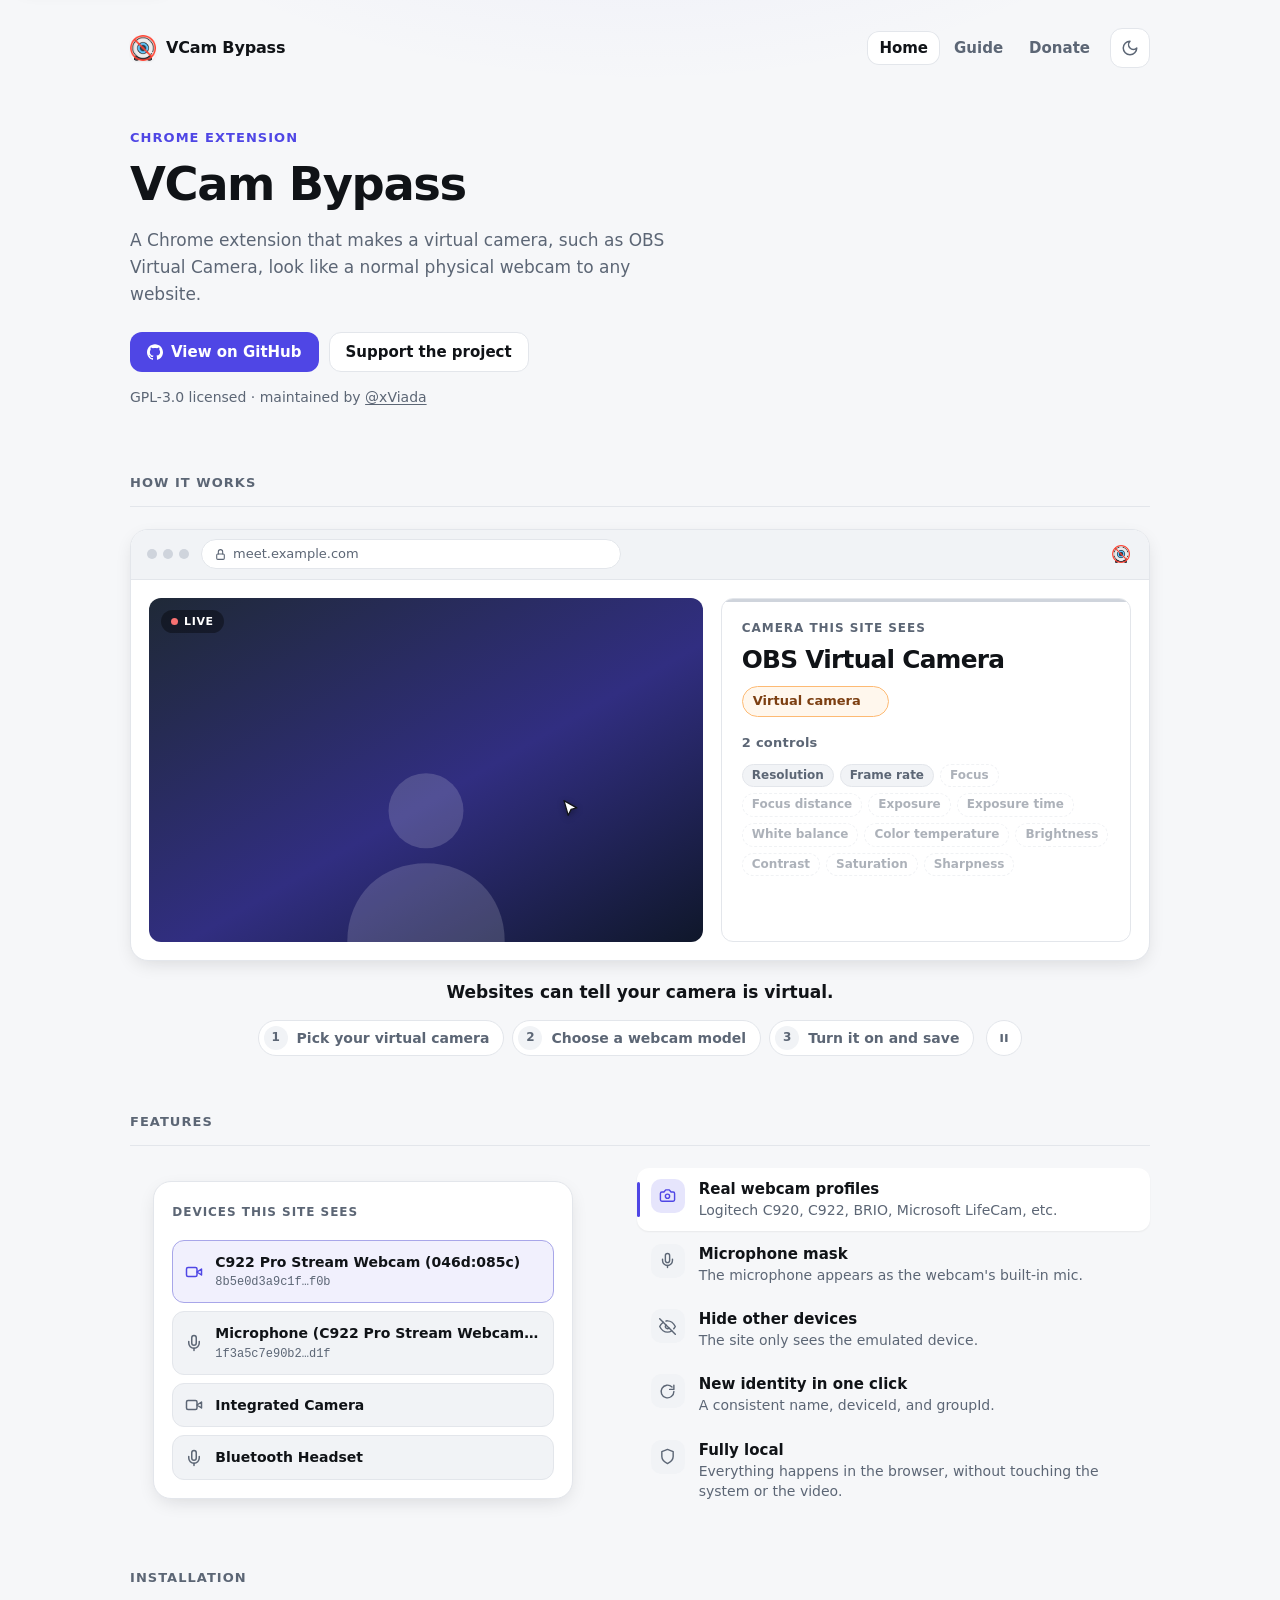
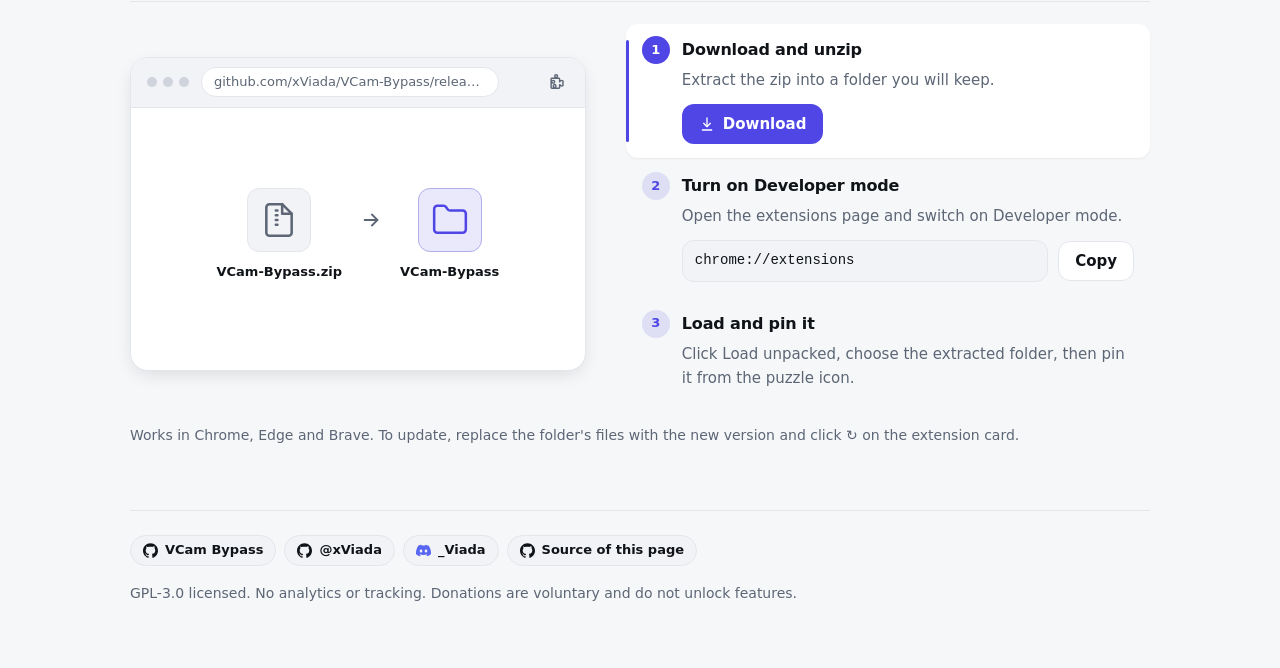
==== commit ff803a5f: "feat(home): replace static sections with interactive demos Show how the extension works, its feature" ====
--- a/index.html
+++ b/index.html
@@ -63,155 +63,305 @@
             </span>
             View on GitHub
           </a>
-          <a class="button button-ghost" href="donate/index.html">Support the project</a>
+          <a class="button button-ghost" href="donate/">Support the project</a>
         </div>
         <p class="hero-meta">GPL-3.0 licensed · maintained by <a href="https://github.com/xViada" target="_blank" rel="noopener noreferrer">@xViada</a></p>
       </section>
 
-      <section class="section" id="before-after" aria-labelledby="before-after-title">
-        <h2 class="section-title" id="before-after-title">What websites see</h2>
-        <div class="seen-grid">
-          <article class="seen seen-before">
-            <p class="seen-kicker">Without</p>
-            <h3 class="seen-name">OBS Virtual Camera</h3>
-            <p class="seen-status">Virtual camera</p>
-            <p class="seen-count">2 controls</p>
-            <ul class="seen-controls">
-              <li>Resolution</li>
-              <li>Frame rate</li>
-            </ul>
-          </article>
-          <div class="seen-arrow" aria-hidden="true">
-            <svg xmlns="http://www.w3.org/2000/svg" viewBox="0 0 24 24" fill="none" stroke="currentColor" stroke-width="2" stroke-linecap="round" stroke-linejoin="round" focusable="false"><path d="M5 12h14"/><path d="m13 6 6 6-6 6"/></svg>
+      <section class="section" id="how-it-works" aria-labelledby="how-it-works-title">
+        <h2 class="section-title" id="how-it-works-title">How it works</h2>
+        <div class="demo" id="demo" data-scene="before">
+          <div class="browser" role="img" aria-label="Animation: a video call site detects OBS Virtual Camera with 2 controls. In the VCam Bypass popup the user selects OBS Virtual Camera as the target webcam, chooses the Logitech C920 model, turns the extension on and saves. The site now sees HD Pro Webcam C920, a physical webcam with 12 controls, while the video stays the same.">
+            <div class="browser-bar">
+              <span class="browser-dots" aria-hidden="true"><i></i><i></i><i></i></span>
+              <span class="browser-address">
+                <svg xmlns="http://www.w3.org/2000/svg" viewBox="0 0 24 24" fill="none" stroke="currentColor" stroke-width="2" stroke-linecap="round" stroke-linejoin="round" aria-hidden="true" focusable="false"><rect x="5" y="11" width="14" height="10" rx="2"/><path d="M8 11V7a4 4 0 0 1 8 0v4"/></svg>
+                meet.example.com
+              </span>
+              <span class="browser-ext" data-demo-target="ext">
+                <img src="assets/favicon.png" alt="" width="18" height="18">
+              </span>
+            </div>
+
+            <div class="browser-page">
+              <div class="call-video">
+                <svg class="call-person" viewBox="0 0 160 120" aria-hidden="true" focusable="false"><circle cx="80" cy="50" r="20"/><path d="M38 120c0-26 19-42 42-42s42 16 42 42z"/></svg>
+                <span class="call-live"><i></i>Live</span>
+                <span class="call-note">Your video is never touched</span>
+              </div>
+
+              <div class="device">
+                <p class="device-kicker">Camera this site sees</p>
+                <p class="device-name">
+                  <span class="device-swap is-before">OBS Virtual Camera</span>
+                  <span class="device-swap is-after">HD Pro Webcam C920</span>
+                </p>
+                <p class="device-status">
+                  <span class="device-swap is-before">Virtual camera</span>
+                  <span class="device-swap is-after">Physical webcam</span>
+                </p>
+                <p class="device-count"><span id="demo-count">2</span> controls</p>
+                <ul class="device-controls">
+                  <li>Resolution</li>
+                  <li>Frame rate</li>
+                  <li class="is-extra" style="--i: 0">Focus</li>
+                  <li class="is-extra" style="--i: 1">Focus distance</li>
+                  <li class="is-extra" style="--i: 2">Exposure</li>
+                  <li class="is-extra" style="--i: 3">Exposure time</li>
+                  <li class="is-extra" style="--i: 4">White balance</li>
+                  <li class="is-extra" style="--i: 5">Color temperature</li>
+                  <li class="is-extra" style="--i: 6">Brightness</li>
+                  <li class="is-extra" style="--i: 7">Contrast</li>
+                  <li class="is-extra" style="--i: 8">Saturation</li>
+                  <li class="is-extra" style="--i: 9">Sharpness</li>
+                </ul>
+              </div>
+            </div>
+
+            <div class="vp" aria-hidden="true">
+              <div class="vp-header">
+                <img src="assets/favicon.png" alt="" width="30" height="30">
+                <div class="vp-header-text">
+                  <div class="vp-h1">VCam Bypass</div>
+                  <p>Rewrites the device info exposed</p>
+                </div>
+                <div class="vp-header-actions">
+                  <span class="vp-switch" data-demo-target="switch"><span class="vp-slider"></span></span>
+                </div>
+              </div>
+
+              <div class="vp-card">
+                <div class="vp-card-title">
+                  <svg xmlns="http://www.w3.org/2000/svg" width="13" height="13" viewBox="0 0 24 24" fill="none" stroke="currentColor" stroke-width="2" stroke-linecap="round" stroke-linejoin="round"><path d="m22 8-6 4 6 4V8Z"/><rect width="14" height="12" x="2" y="6" rx="2" ry="2"/></svg>
+                  Camera
+                </div>
+                <div class="vp-row">
+                  <div class="vp-label">Target webcam</div>
+                  <div class="vp-select" data-demo-target="target" data-demo-menu="target">
+                    <span class="vp-value" data-empty="Select a webcam" data-full="OBS Virtual Camera"></span>
+                  </div>
+                  <ul class="vp-menu" data-menu="target">
+                    <li>Select a webcam</li>
+                    <li>Integrated Camera</li>
+                    <li data-demo-target="target-pick">OBS Virtual Camera</li>
+                  </ul>
+                </div>
+                <div class="vp-row">
+                  <div class="vp-label">Emulated model (capabilities)</div>
+                  <div class="vp-select" data-demo-target="model" data-demo-menu="model">
+                    <span class="vp-value" data-empty="Generic webcam" data-full="Logitech C920 (1080p)"></span>
+                  </div>
+                  <ul class="vp-menu" data-menu="model">
+                    <li>Generic webcam</li>
+                    <li data-demo-target="model-pick">Logitech C920 (1080p)</li>
+                    <li>Logitech C922 Pro (1080p/720p60)</li>
+                    <li>Logitech BRIO (4K)</li>
+                    <li>Microsoft LifeCam HD-3000 (720p)</li>
+                  </ul>
+                </div>
+              </div>
+
+              <div class="vp-actions">
+                <span class="vp-save" data-demo-target="save">Save changes</span>
+              </div>
+              <div class="vp-status">Saved. Reload the page to apply.</div>
+
+              <p class="vp-gh-link">
+                <svg xmlns="http://www.w3.org/2000/svg" width="12" height="12" viewBox="0 0 24 24" fill="currentColor"><path d="M12 0C5.37 0 0 5.37 0 12c0 5.3 3.438 9.8 8.205 11.385.6.113.82-.258.82-.577 0-.285-.01-1.04-.015-2.04-3.338.724-4.042-1.61-4.042-1.61-.546-1.385-1.335-1.755-1.335-1.755-1.087-.744.084-.729.084-.729 1.205.084 1.838 1.236 1.838 1.236 1.07 1.835 2.809 1.305 3.495.998.108-.776.417-1.305.76-1.605-2.665-.3-5.466-1.332-5.466-5.93 0-1.31.465-2.38 1.235-3.22-.135-.303-.54-1.523.105-3.176 0 0 1.005-.322 3.3 1.23.96-.267 1.98-.399 3-.405 1.02.006 2.04.138 3 .405 2.28-1.552 3.285-1.23 3.285-1.23.645 1.653.24 2.873.12 3.176.765.84 1.23 1.91 1.23 3.22 0 4.61-2.805 5.625-5.475 5.92.42.36.81 1.096.81 2.22 0 1.606-.015 2.896-.015 3.286 0 .315.21.69.825.57C20.565 21.795 24 17.295 24 12c0-6.63-5.37-12-12-12z"/></svg>
+                VCam Bypass by xViada
+              </p>
+            </div>
+
+            <span class="demo-cursor" aria-hidden="true"><svg viewBox="0 0 24 24" focusable="false"><path d="M5 3l14 8-6.2 1.6L9.6 19z"/></svg></span>
           </div>
-          <article class="seen seen-after">
-            <p class="seen-kicker">With VCam Bypass</p>
-            <h3 class="seen-name">HD Pro Webcam C920</h3>
-            <p class="seen-status">Physical webcam</p>
-            <p class="seen-count">12 controls</p>
-            <ul class="seen-controls">
-              <li>Resolution</li>
-              <li>Frame rate</li>
-              <li class="is-extra">Focus</li>
-              <li class="is-extra">Focus distance</li>
-              <li class="is-extra">Exposure</li>
-              <li class="is-extra">Exposure time</li>
-              <li class="is-extra">White balance</li>
-              <li class="is-extra">Color temperature</li>
-              <li class="is-extra">Brightness</li>
-              <li class="is-extra">Contrast</li>
-              <li class="is-extra">Saturation</li>
-              <li class="is-extra">Sharpness</li>
-            </ul>
-          </article>
+
+          <p class="demo-caption" id="demo-caption" aria-live="polite"></p>
+
+          <div class="demo-controls">
+            <ol class="demo-steps">
+              <li><button type="button" class="demo-step" data-step="1"><span class="demo-step-num">1</span>Pick your virtual camera</button></li>
+              <li><button type="button" class="demo-step" data-step="2"><span class="demo-step-num">2</span>Choose a webcam model</button></li>
+              <li><button type="button" class="demo-step" data-step="3"><span class="demo-step-num">3</span>Turn it on and save</button></li>
+            </ol>
+            <button type="button" class="icon-button demo-pause" id="demo-pause" aria-label="Pause animation" aria-pressed="false" hidden>
+              <svg class="icon-pause" xmlns="http://www.w3.org/2000/svg" viewBox="0 0 24 24" fill="currentColor" aria-hidden="true" focusable="false"><rect x="6" y="5" width="4" height="14" rx="1"/><rect x="14" y="5" width="4" height="14" rx="1"/></svg>
+              <svg class="icon-play" xmlns="http://www.w3.org/2000/svg" viewBox="0 0 24 24" fill="currentColor" aria-hidden="true" focusable="false"><path d="M8 5.5v13a1 1 0 0 0 1.5.86l10.5-6.5a1 1 0 0 0 0-1.72L9.5 4.64A1 1 0 0 0 8 5.5z"/></svg>
+            </button>
+          </div>
         </div>
       </section>
 
-      <section class="section" id="how-it-works" aria-labelledby="how-it-works-title">
-        <h2 class="section-title" id="how-it-works-title">How it works</h2>
-        <ol class="how-grid">
-          <li class="card how-card">
-            <h3 class="card-name">Select the target webcam</h3>
-            <figure>
-              <img src="guide/images/02-target.gif" alt="VCam Bypass popup with the target webcam dropdown open" loading="lazy">
-              <figcaption>Select the virtual camera to mask.</figcaption>
-            </figure>
-          </li>
-          <li class="card how-card">
-            <h3 class="card-name">Choose a model</h3>
-            <figure>
-              <img src="guide/images/03-model.png" alt="Emulated webcam model list in the VCam Bypass popup" loading="lazy">
-              <figcaption>Choose the real webcam model to emulate.</figcaption>
-            </figure>
-          </li>
-          <li class="card how-card">
-            <h3 class="card-name">Enable and save</h3>
-            <figure>
-              <img src="guide/images/05-enable-save.png" alt="VCam Bypass switch turned on and the Save changes button" loading="lazy">
-              <figcaption>Turn the extension on and save the changes.</figcaption>
-            </figure>
-          </li>
-        </ol>
-      </section>
-
       <section class="section" id="features" aria-labelledby="features-title">
         <h2 class="section-title" id="features-title">Features</h2>
-        <div class="feature-layout">
-        <ul class="feature-grid">
-          <li class="card feature-card">
-            <span class="feature-icon" aria-hidden="true">
-              <svg xmlns="http://www.w3.org/2000/svg" viewBox="0 0 24 24" fill="none" stroke="currentColor" stroke-width="2" stroke-linecap="round" stroke-linejoin="round" focusable="false"><path d="M14.5 4h-5L7 7H4a2 2 0 0 0-2 2v9a2 2 0 0 0 2 2h16a2 2 0 0 0 2-2V9a2 2 0 0 0-2-2h-3l-2.5-3z"/><circle cx="12" cy="13" r="3"/></svg>
-            </span>
-            <h3 class="card-name">Real webcam profiles</h3>
-            <p class="card-text">Logitech C920, C922, BRIO, Microsoft LifeCam, etc.</p>
-          </li>
-          <li class="card feature-card">
-            <span class="feature-icon" aria-hidden="true">
-              <svg xmlns="http://www.w3.org/2000/svg" viewBox="0 0 24 24" fill="none" stroke="currentColor" stroke-width="2" stroke-linecap="round" stroke-linejoin="round" focusable="false"><path d="M12 2a3 3 0 0 0-3 3v7a3 3 0 0 0 6 0V5a3 3 0 0 0-3-3z"/><path d="M19 10v2a7 7 0 0 1-14 0v-2"/><path d="M12 19v3"/></svg>
-            </span>
-            <h3 class="card-name">Microphone mask</h3>
-            <p class="card-text">The microphone appears as the webcam's built-in mic.</p>
-          </li>
-          <li class="card feature-card">
-            <span class="feature-icon" aria-hidden="true">
-              <svg xmlns="http://www.w3.org/2000/svg" viewBox="0 0 24 24" fill="none" stroke="currentColor" stroke-width="2" stroke-linecap="round" stroke-linejoin="round" focusable="false"><path d="M17.94 17.94A10.07 10.07 0 0 1 12 20c-7 0-11-8-11-8a18.45 18.45 0 0 1 5.06-5.94"/><path d="M9.9 4.24A9.12 9.12 0 0 1 12 4c7 0 11 8 11 8a18.5 18.5 0 0 1-2.16 3.19"/><path d="M1 1l22 22"/><path d="M14.12 14.12a3 3 0 1 1-4.24-4.24"/></svg>
-            </span>
-            <h3 class="card-name">Hide other devices</h3>
-            <p class="card-text">The site only sees the emulated device.</p>
-          </li>
-          <li class="card feature-card">
-            <span class="feature-icon" aria-hidden="true">
-              <svg xmlns="http://www.w3.org/2000/svg" viewBox="0 0 24 24" fill="none" stroke="currentColor" stroke-width="2" stroke-linecap="round" stroke-linejoin="round" focusable="false"><path d="M21 12a9 9 0 1 1-2.64-6.36"/><path d="M21 3v6h-6"/></svg>
-            </span>
-            <h3 class="card-name">New identity in one click</h3>
-            <p class="card-text">A consistent name, deviceId, and groupId.</p>
-          </li>
-          <li class="card feature-card">
-            <span class="feature-icon" aria-hidden="true">
-              <svg xmlns="http://www.w3.org/2000/svg" viewBox="0 0 24 24" fill="none" stroke="currentColor" stroke-width="2" stroke-linecap="round" stroke-linejoin="round" focusable="false"><rect x="3" y="4" width="18" height="14" rx="2"/><path d="M8 21h8"/><path d="M12 18v3"/></svg>
-            </span>
-            <h3 class="card-name">Built-in test page</h3>
-            <p class="card-text">Shows exactly what a website sees.</p>
-          </li>
-          <li class="card feature-card">
-            <span class="feature-icon" aria-hidden="true">
-              <svg xmlns="http://www.w3.org/2000/svg" viewBox="0 0 24 24" fill="none" stroke="currentColor" stroke-width="2" stroke-linecap="round" stroke-linejoin="round" focusable="false"><path d="M12 22s8-4 8-10V5l-8-3-8 3v7c0 6 8 10 8 10z"/></svg>
-            </span>
-            <h3 class="card-name">Fully local</h3>
-            <p class="card-text">Everything happens in the browser, without touching the system or the video.</p>
-          </li>
-        </ul>
-        <figure class="popup-shot">
-          <img src="./docs/images/popup.png" alt="VCam Bypass extension popup" loading="lazy" data-hide-figure-on-error>
-        </figure>
+        <div class="feat" id="feat" data-feature="profiles">
+          <div class="feat-visual" aria-hidden="true">
+            <div class="feat-card">
+              <div class="feat-card-head">
+                <span>Devices this site sees</span>
+                <span class="feat-badge feat-badge-local">
+                  <svg xmlns="http://www.w3.org/2000/svg" viewBox="0 0 24 24" fill="none" stroke="currentColor" stroke-width="2" stroke-linecap="round" stroke-linejoin="round" focusable="false"><path d="M12 22s8-4 8-10V5l-8-3-8 3v7c0 6 8 10 8 10z"/></svg>
+                  Local only
+                </span>
+              </div>
+              <ul class="feat-rows">
+                <li class="feat-row" data-row="camera">
+                  <svg xmlns="http://www.w3.org/2000/svg" viewBox="0 0 24 24" fill="none" stroke="currentColor" stroke-width="2" stroke-linecap="round" stroke-linejoin="round" focusable="false"><path d="m22 8-6 4 6 4V8Z"/><rect width="14" height="12" x="2" y="6" rx="2"/></svg>
+                  <span class="feat-row-text">
+                    <span class="feat-row-label" id="feat-cam-label">HD Pro Webcam C920 (046d:082d)</span>
+                    <span class="feat-row-id" id="feat-cam-id">8b5e0d3a9c1f…f0b</span>
+                  </span>
+                </li>
+                <li class="feat-row" data-row="mic">
+                  <svg xmlns="http://www.w3.org/2000/svg" viewBox="0 0 24 24" fill="none" stroke="currentColor" stroke-width="2" stroke-linecap="round" stroke-linejoin="round" focusable="false"><path d="M12 2a3 3 0 0 0-3 3v7a3 3 0 0 0 6 0V5a3 3 0 0 0-3-3z"/><path d="M19 10v2a7 7 0 0 1-14 0v-2"/><path d="M12 19v3"/></svg>
+                  <span class="feat-row-text">
+                    <span class="feat-row-label" id="feat-mic-label" data-real="Microphone (Realtek Audio)">Microphone (HD Pro Webcam C920) (046d:082d)</span>
+                    <span class="feat-row-id" id="feat-mic-id">1f3a5c7e90b2…d1f</span>
+                  </span>
+                </li>
+                <li class="feat-row feat-row-other" data-row="other">
+                  <svg xmlns="http://www.w3.org/2000/svg" viewBox="0 0 24 24" fill="none" stroke="currentColor" stroke-width="2" stroke-linecap="round" stroke-linejoin="round" focusable="false"><path d="m22 8-6 4 6 4V8Z"/><rect width="14" height="12" x="2" y="6" rx="2"/></svg>
+                  <span class="feat-row-text"><span class="feat-row-label">Integrated Camera</span></span>
+                </li>
+                <li class="feat-row feat-row-other" data-row="other">
+                  <svg xmlns="http://www.w3.org/2000/svg" viewBox="0 0 24 24" fill="none" stroke="currentColor" stroke-width="2" stroke-linecap="round" stroke-linejoin="round" focusable="false"><path d="M12 2a3 3 0 0 0-3 3v7a3 3 0 0 0 6 0V5a3 3 0 0 0-3-3z"/><path d="M19 10v2a7 7 0 0 1-14 0v-2"/><path d="M12 19v3"/></svg>
+                  <span class="feat-row-text"><span class="feat-row-label">Bluetooth Headset</span></span>
+                </li>
+              </ul>
+            </div>
+          </div>
+
+          <ul class="feat-list">
+            <li><button type="button" class="feat-item" data-feature="profiles">
+              <span class="feat-icon" aria-hidden="true"><svg xmlns="http://www.w3.org/2000/svg" viewBox="0 0 24 24" fill="none" stroke="currentColor" stroke-width="2" stroke-linecap="round" stroke-linejoin="round" focusable="false"><path d="M14.5 4h-5L7 7H4a2 2 0 0 0-2 2v9a2 2 0 0 0 2 2h16a2 2 0 0 0 2-2V9a2 2 0 0 0-2-2h-3l-2.5-3z"/><circle cx="12" cy="13" r="3"/></svg></span>
+              <span class="feat-copy"><strong>Real webcam profiles</strong><span>Logitech C920, C922, BRIO, Microsoft LifeCam, etc.</span></span>
+            </button></li>
+            <li><button type="button" class="feat-item" data-feature="mic">
+              <span class="feat-icon" aria-hidden="true"><svg xmlns="http://www.w3.org/2000/svg" viewBox="0 0 24 24" fill="none" stroke="currentColor" stroke-width="2" stroke-linecap="round" stroke-linejoin="round" focusable="false"><path d="M12 2a3 3 0 0 0-3 3v7a3 3 0 0 0 6 0V5a3 3 0 0 0-3-3z"/><path d="M19 10v2a7 7 0 0 1-14 0v-2"/><path d="M12 19v3"/></svg></span>
+              <span class="feat-copy"><strong>Microphone mask</strong><span>The microphone appears as the webcam's built-in mic.</span></span>
+            </button></li>
+            <li><button type="button" class="feat-item" data-feature="hide">
+              <span class="feat-icon" aria-hidden="true"><svg xmlns="http://www.w3.org/2000/svg" viewBox="0 0 24 24" fill="none" stroke="currentColor" stroke-width="2" stroke-linecap="round" stroke-linejoin="round" focusable="false"><path d="M17.94 17.94A10.07 10.07 0 0 1 12 20c-7 0-11-8-11-8a18.45 18.45 0 0 1 5.06-5.94"/><path d="M9.9 4.24A9.12 9.12 0 0 1 12 4c7 0 11 8 11 8a18.5 18.5 0 0 1-2.16 3.19"/><path d="M1 1l22 22"/><path d="M14.12 14.12a3 3 0 1 1-4.24-4.24"/></svg></span>
+              <span class="feat-copy"><strong>Hide other devices</strong><span>The site only sees the emulated device.</span></span>
+            </button></li>
+            <li><button type="button" class="feat-item" data-feature="identity">
+              <span class="feat-icon" aria-hidden="true"><svg xmlns="http://www.w3.org/2000/svg" viewBox="0 0 24 24" fill="none" stroke="currentColor" stroke-width="2" stroke-linecap="round" stroke-linejoin="round" focusable="false"><path d="M21 12a9 9 0 1 1-2.64-6.36"/><path d="M21 3v6h-6"/></svg></span>
+              <span class="feat-copy"><strong>New identity in one click</strong><span>A consistent name, deviceId, and groupId.</span></span>
+            </button></li>
+            <li><button type="button" class="feat-item" data-feature="local">
+              <span class="feat-icon" aria-hidden="true"><svg xmlns="http://www.w3.org/2000/svg" viewBox="0 0 24 24" fill="none" stroke="currentColor" stroke-width="2" stroke-linecap="round" stroke-linejoin="round" focusable="false"><path d="M12 22s8-4 8-10V5l-8-3-8 3v7c0 6 8 10 8 10z"/></svg></span>
+              <span class="feat-copy"><strong>Fully local</strong><span>Everything happens in the browser, without touching the system or the video.</span></span>
+            </button></li>
+          </ul>
         </div>
       </section>
 
       <section class="section" id="install" aria-labelledby="install-title">
         <h2 class="section-title" id="install-title">Installation</h2>
-        <ol class="steps">
-          <li>
-            <div>
-              <strong>Download the VCam-Bypass-v*.zip and extract it to a new folder.</strong>
-              <a class="button button-primary" href="https://github.com/xViada/VCam-Bypass/releases/latest" target="_blank" rel="noopener noreferrer">Download</a>
+        <div class="inst" id="inst" data-step="1">
+          <div class="inst-visual" aria-hidden="true">
+            <div class="browser inst-browser">
+              <div class="browser-bar">
+                <span class="browser-dots"><i></i><i></i><i></i></span>
+                <span class="browser-address">
+                  <span class="inst-addr inst-addr-release">github.com/xViada/VCam-Bypass/releases</span>
+                  <span class="inst-addr inst-addr-ext">chrome://extensions</span>
+                </span>
+                <span class="inst-toolbar">
+                  <span class="inst-pinned"><img src="assets/favicon.png" alt="" width="18" height="18"></span>
+                  <span class="inst-puzzle">
+                    <svg xmlns="http://www.w3.org/2000/svg" viewBox="0 0 24 24" fill="none" stroke="currentColor" stroke-width="2" stroke-linecap="round" stroke-linejoin="round" focusable="false"><path d="M19.44 12.33c.36-.36.56-.85.56-1.37 0-1.07-.87-1.94-1.94-1.94-.52 0-1.01.2-1.37.56L15 11V7a1 1 0 0 0-1-1h-4l1.41-1.69c.36-.36.56-.85.56-1.37C11.97 1.87 11.1 1 10.03 1S8.09 1.87 8.09 2.94c0 .52.2 1.01.56 1.37L10 6H4a1 1 0 0 0-1 1v4l1.69-1.41c.36-.36.85-.56 1.37-.56 1.07 0 1.94.87 1.94 1.94S7.13 12.91 6.06 12.91c-.52 0-1.01-.2-1.37-.56L3 11v8a1 1 0 0 0 1 1h4l-1.41-1.69a1.94 1.94 0 1 1 2.75 0L8 20h6a1 1 0 0 0 1-1v-4l1.69 1.41c.36.36.85.56 1.37.56 1.07 0 1.94-.87 1.94-1.94 0-.52-.2-1.01-.56-1.37z"/></svg>
+                  </span>
+                </span>
+              </div>
+
+              <div class="inst-page">
+                <div class="inst-files">
+                  <div class="inst-file">
+                    <svg xmlns="http://www.w3.org/2000/svg" viewBox="0 0 24 24" fill="none" stroke="currentColor" stroke-width="1.6" stroke-linecap="round" stroke-linejoin="round" focusable="false"><path d="M14 2H6a2 2 0 0 0-2 2v16a2 2 0 0 0 2 2h12a2 2 0 0 0 2-2V8z"/><path d="M14 2v6h6"/><path d="M10 6h1M10 9h1M10 12h1M10 15h1"/></svg>
+                    <span data-release-file>VCam-Bypass.zip</span>
+                  </div>
+                  <svg class="inst-arrow" xmlns="http://www.w3.org/2000/svg" viewBox="0 0 24 24" fill="none" stroke="currentColor" stroke-width="2" stroke-linecap="round" stroke-linejoin="round" focusable="false"><path d="M5 12h14"/><path d="m13 6 6 6-6 6"/></svg>
+                  <div class="inst-file inst-folder">
+                    <svg xmlns="http://www.w3.org/2000/svg" viewBox="0 0 24 24" fill="none" stroke="currentColor" stroke-width="1.6" stroke-linecap="round" stroke-linejoin="round" focusable="false"><path d="M4 20h16a2 2 0 0 0 2-2V8a2 2 0 0 0-2-2h-7.93a2 2 0 0 1-1.66-.9l-.82-1.2A2 2 0 0 0 7.93 3H4a2 2 0 0 0-2 2v13c0 1.1.9 2 2 2z"/></svg>
+                    <span data-release-folder>VCam-Bypass</span>
+                  </div>
+                </div>
+
+                <div class="inst-ext">
+                  <div class="xp-head">
+                    <span class="xp-title">Extensions</span>
+                    <span class="xp-search"></span>
+                    <span class="xp-dev">Developer mode <span class="xp-toggle xp-dev-toggle"></span></span>
+                  </div>
+                  <div class="xp-tools">
+                    <span class="xp-tool xp-load">Load unpacked</span>
+                    <span class="xp-tool">Pack extension</span>
+                    <span class="xp-tool">Update</span>
+                  </div>
+                  <div class="xp-cards">
+                    <div class="xp-card xp-card-other">
+                      <div class="xp-card-top"><span class="xp-icon"></span><span class="xp-lines"><i></i><i></i></span></div>
+                      <div class="xp-card-foot"><span class="xp-link">Details</span><span class="xp-link">Remove</span><span class="xp-toggle is-on"></span></div>
+                    </div>
+                    <div class="xp-card xp-card-vcam">
+                      <div class="xp-card-top">
+                        <img src="assets/favicon.png" alt="" width="32" height="32">
+                        <span class="xp-card-text">
+                          <span class="xp-name">VCam Bypass <span class="xp-version" data-release-version></span></span>
+                          <span class="xp-desc">Makes any virtual camera appear in the browser as a physical webcam.</span>
+                        </span>
+                      </div>
+                      <div class="xp-card-foot">
+                        <span class="xp-link">Details</span><span class="xp-link">Remove</span>
+                        <svg class="xp-reload" xmlns="http://www.w3.org/2000/svg" viewBox="0 0 24 24" fill="none" stroke="currentColor" stroke-width="2" stroke-linecap="round" stroke-linejoin="round" focusable="false"><path d="M21 12a9 9 0 1 1-2.64-6.36"/><path d="M21 3v6h-6"/></svg>
+                        <span class="xp-toggle is-on"></span>
+                      </div>
+                    </div>
+                  </div>
+                </div>
+              </div>
+
+              <div class="xp-menu">
+                <div class="xp-menu-title">Extensions</div>
+                <div class="xp-menu-row">
+                  <img src="assets/favicon.png" alt="" width="16" height="16">
+                  <span>VCam Bypass</span>
+                  <svg class="xp-pin" xmlns="http://www.w3.org/2000/svg" viewBox="0 0 24 24" fill="none" stroke="currentColor" stroke-width="2" stroke-linecap="round" stroke-linejoin="round" focusable="false"><path d="M12 17v5"/><path d="M9 10.76a2 2 0 0 1-1.11 1.79l-1.78.9A2 2 0 0 0 5 15.24V16a1 1 0 0 0 1 1h12a1 1 0 0 0 1-1v-.76a2 2 0 0 0-1.11-1.79l-1.78-.9A2 2 0 0 1 15 10.76V7a1 1 0 0 1 1-1 2 2 0 0 0 0-4H8a2 2 0 0 0 0 4 1 1 0 0 1 1 1z"/></svg>
+                </div>
+              </div>
             </div>
-          </li>
-          <li>
-            <div>
-              <strong>Open chrome://extensions and enable Developer mode.</strong>
-              <div class="code-copy">
-                <pre class="code-copy-block"><code>chrome://extensions</code></pre>
-                <button type="button" class="button button-ghost" id="copy-extensions" hidden>Copy</button>
-              </div>
-            </div>
-          </li>
-          <li>
-            <div>
-              <strong>Click "Load unpacked" and select that folder.</strong>
-              <p>Choose the extracted folder, not the zip file. Reload any page where you use the camera so the extension can run.</p>
-            </div>
-          </li>
-        </ol>
+          </div>
+
+          <ol class="inst-list">
+            <li class="inst-item" data-step="1">
+              <button type="button" class="inst-head"><span class="inst-num">1</span>Download and unzip</button>
+              <div class="inst-body">
+                <p>Extract the zip into a folder you will keep.</p>
+                <a class="button button-primary" id="download-latest" href="https://github.com/xViada/VCam-Bypass/releases/latest" target="_blank" rel="noopener noreferrer">
+                  <span class="icon" aria-hidden="true"><svg xmlns="http://www.w3.org/2000/svg" viewBox="0 0 24 24" fill="none" stroke="currentColor" stroke-width="2" stroke-linecap="round" stroke-linejoin="round" focusable="false"><path d="M12 3v12"/><path d="m7 11 5 5 5-5"/><path d="M5 21h14"/></svg></span>
+                  <span id="download-label">Download</span>
+                </a>
+              </div>
+            </li>
+            <li class="inst-item" data-step="2">
+              <button type="button" class="inst-head"><span class="inst-num">2</span>Turn on Developer mode</button>
+              <div class="inst-body">
+                <p>Open the extensions page and switch on Developer mode.</p>
+                <div class="code-copy">
+                  <pre class="code-copy-block"><code>chrome://extensions</code></pre>
+                  <button type="button" class="button button-ghost" id="copy-extensions" hidden>Copy</button>
+                </div>
+              </div>
+            </li>
+            <li class="inst-item" data-step="3">
+              <button type="button" class="inst-head"><span class="inst-num">3</span>Load and pin it</button>
+              <div class="inst-body">
+                <p>Click Load unpacked, choose the extracted folder, then pin it from the puzzle icon.</p>
+              </div>
+            </li>
+          </ol>
+        </div>
+        <p class="inst-note">Works in Chrome, Edge and Brave. To update, replace the folder's files with the new version and click <span aria-hidden="true">↻</span><span class="visually-hidden">reload</span> on the extension card.</p>
       </section>
     </main>
 
@@ -223,17 +373,9 @@
   </div>
 
   <script src="assets/js/theme.js"></script>
+  <script src="assets/js/demo.js"></script>
   <script>
     (function () {
-      document.querySelectorAll('[data-hide-figure-on-error]').forEach(function (img) {
-        function hideFigure() {
-          var figure = img.closest('figure');
-          if (figure) figure.hidden = true;
-        }
-        if (img.complete && img.naturalWidth === 0) hideFigure();
-        img.addEventListener('error', hideFigure);
-      });
-
       var copyButton = document.getElementById('copy-extensions');
       if (copyButton) {
         copyButton.hidden = false;
--- a/assets/css/styles.css
+++ b/assets/css/styles.css
@@ -637,312 +637,6 @@
   color: var(--text-muted);
 }
 
-.steps {
-  margin: 22px 0 0;
-  padding: 0;
-  list-style: none;
-  counter-reset: step;
-  background: var(--surface);
-  border: 1px solid var(--border);
-  border-radius: var(--radius-lg);
-  box-shadow: var(--shadow-sm);
-}
-
-.steps li {
-  display: grid;
-  grid-template-columns: auto 1fr;
-  gap: 14px;
-  align-items: start;
-  padding: 16px 20px;
-}
-
-.steps li + li {
-  border-top: 1px solid var(--border);
-}
-
-.steps li::before {
-  counter-increment: step;
-  content: counter(step);
-  display: flex;
-  align-items: center;
-  justify-content: center;
-  width: 28px;
-  height: 28px;
-  margin-top: 1px;
-  font-size: 0.8125rem;
-  font-weight: 650;
-  color: var(--accent);
-  background: color-mix(in srgb, var(--accent) 14%, transparent);
-  border-radius: 999px;
-}
-
-.steps strong {
-  display: block;
-  font-weight: 650;
-  letter-spacing: -0.01em;
-}
-
-.steps p {
-  margin: 6px 0 0;
-  font-size: 0.9375rem;
-  color: var(--text-muted);
-}
-
-.steps li > div {
-  min-width: 0;
-}
-
-.steps .button {
-  margin-top: 12px;
-}
-
-.how-grid,
-.feature-grid {
-  display: grid;
-  gap: 18px;
-  margin-top: 22px;
-  margin-bottom: 0;
-  padding: 0;
-  min-width: 0;
-  list-style: none;
-  counter-reset: how;
-}
-
-.how-grid {
-  grid-template-columns: repeat(3, minmax(0, 1fr));
-}
-
-.feature-grid {
-  grid-template-columns: repeat(2, minmax(0, 1fr));
-}
-
-.how-card,
-.feature-card {
-  min-width: 0;
-}
-
-.seen-grid {
-  display: grid;
-  grid-template-columns: minmax(0, 1fr) auto minmax(0, 1fr);
-  gap: 14px;
-  align-items: center;
-  margin-top: 22px;
-}
-
-.seen {
-  position: relative;
-  min-width: 0;
-  padding: 22px;
-  background: var(--surface);
-  border: 1px solid var(--border);
-  border-radius: var(--radius-lg);
-  box-shadow: var(--shadow-sm);
-  overflow: hidden;
-}
-
-.seen::before {
-  content: '';
-  position: absolute;
-  inset: 0 0 auto;
-  height: 3px;
-}
-
-.seen-before::before {
-  background: var(--border-strong);
-}
-
-.seen-after::before {
-  background: var(--accent);
-}
-
-.seen-kicker {
-  font-size: 0.75rem;
-  font-weight: 650;
-  letter-spacing: 0.08em;
-  text-transform: uppercase;
-  color: var(--text-muted);
-}
-
-.seen-after .seen-kicker {
-  color: var(--accent);
-}
-
-.seen-name {
-  margin-top: 8px;
-  font-size: clamp(1.35rem, 2.4vw, 1.7rem);
-  line-height: 1.15;
-  letter-spacing: -0.03em;
-  font-weight: 700;
-  text-wrap: balance;
-}
-
-.seen-before .seen-name {
-  color: var(--text-muted);
-}
-
-.seen-status {
-  display: inline-flex;
-  margin-top: 12px;
-  padding: 4px 10px;
-  font-size: 0.8125rem;
-  font-weight: 650;
-  border-radius: 999px;
-  border: 1px solid var(--border);
-}
-
-.seen-before .seen-status {
-  color: var(--text-muted);
-  background: var(--surface-soft);
-}
-
-.seen-after .seen-status {
-  color: var(--accent);
-  border-color: color-mix(in srgb, var(--accent) 35%, var(--border));
-  background: color-mix(in srgb, var(--accent) 12%, var(--surface));
-}
-
-.seen-count {
-  margin-top: 14px;
-  font-size: 0.8125rem;
-  font-weight: 650;
-  letter-spacing: 0.02em;
-  color: var(--text-muted);
-}
-
-.seen-after .seen-count {
-  color: var(--accent);
-}
-
-.seen-controls {
-  display: flex;
-  flex-wrap: wrap;
-  gap: 6px;
-  margin: 10px 0 0;
-  padding: 0;
-  list-style: none;
-}
-
-.seen-controls li {
-  padding: 4px 9px;
-  font-size: 0.75rem;
-  font-weight: 600;
-  line-height: 1.3;
-  color: var(--text-muted);
-  background: var(--surface-soft);
-  border: 1px solid var(--border);
-  border-radius: 999px;
-}
-
-.seen-after .seen-controls .is-extra {
-  color: var(--accent);
-  border-color: color-mix(in srgb, var(--accent) 35%, var(--border));
-  background: color-mix(in srgb, var(--accent) 12%, var(--surface));
-}
-
-.seen-arrow {
-  display: flex;
-  align-items: center;
-  justify-content: center;
-  width: 36px;
-  height: 36px;
-  color: var(--accent);
-  background: var(--surface);
-  border: 1px solid var(--border);
-  border-radius: 999px;
-  box-shadow: var(--shadow-sm);
-}
-
-.seen-arrow svg {
-  display: block;
-  width: 16px;
-  height: 16px;
-}
-
-.how-card {
-  counter-increment: how;
-}
-
-.how-card .card-name {
-  display: flex;
-  align-items: center;
-  gap: 10px;
-}
-
-.how-card .card-name::before {
-  content: counter(how);
-  display: flex;
-  align-items: center;
-  justify-content: center;
-  flex: none;
-  width: 28px;
-  height: 28px;
-  font-size: 0.8125rem;
-  font-weight: 650;
-  color: var(--accent);
-  background: color-mix(in srgb, var(--accent) 14%, transparent);
-  border-radius: 999px;
-}
-
-.how-card figure,
-.popup-shot {
-  margin: 0;
-}
-
-.how-card img,
-.popup-shot img {
-  display: block;
-  width: 100%;
-  height: auto;
-  border: 1px solid var(--border);
-  border-radius: var(--radius-md);
-  background: var(--surface-soft);
-}
-
-.how-card figcaption,
-.popup-shot figcaption {
-  margin-top: 8px;
-  font-size: 0.8125rem;
-  color: var(--text-muted);
-}
-
-.feature-card {
-  gap: 10px;
-  padding: 16px;
-}
-
-.feature-icon {
-  display: flex;
-  align-items: center;
-  justify-content: center;
-  width: 36px;
-  height: 36px;
-  color: var(--accent);
-  background: color-mix(in srgb, var(--accent) 14%, transparent);
-  border-radius: 10px;
-}
-
-.feature-icon svg {
-  display: block;
-  width: 18px;
-  height: 18px;
-}
-
-.feature-layout {
-  display: grid;
-  gap: 22px;
-  align-items: start;
-  margin-top: 22px;
-}
-
-.feature-layout .feature-grid {
-  margin-top: 0;
-}
-
-.popup-shot {
-  width: min(280px, 100%);
-  margin: 4px auto 0;
-}
-
 .code-copy {
   display: flex;
   flex-wrap: wrap;
@@ -975,29 +669,6 @@
   background: none;
 }
 
-@media (min-width: 900px) {
-  .feature-layout {
-    grid-template-columns: minmax(0, 1fr) 280px;
-    align-items: stretch;
-  }
-
-  .feature-layout .feature-grid {
-    height: 100%;
-    grid-template-columns: repeat(2, minmax(0, 1fr));
-    grid-template-rows: repeat(3, minmax(0, 1fr));
-  }
-
-  .feature-layout .feature-card {
-    padding-top: 13px;
-    padding-bottom: 13px;
-  }
-
-  .popup-shot {
-    width: 280px;
-    margin: 0;
-  }
-}
-
 .guide-steps {
   display: grid;
   grid-template-columns: repeat(2, minmax(0, 1fr));
@@ -1107,16 +778,8 @@
 }
 
 @media (max-width: 768px) {
-  .how-grid,
-  .feature-grid,
-  .seen-grid,
   .guide-steps {
     grid-template-columns: 1fr;
-  }
-
-  .seen-arrow {
-    justify-self: center;
-    transform: rotate(90deg);
   }
 }
 
@@ -1299,6 +962,1630 @@
   transform: translate(-50%, 0);
 }
 
+/* How it works: a drawn browser window with the extension popup on top. */
+.demo {
+  margin-top: 22px;
+}
+
+.browser {
+  position: relative;
+  overflow: hidden;
+  background: var(--surface);
+  border: 1px solid var(--border);
+  border-radius: var(--radius-lg);
+  box-shadow: var(--shadow-md);
+}
+
+.browser-bar {
+  display: flex;
+  align-items: center;
+  gap: 12px;
+  height: 50px;
+  padding: 0 12px 0 16px;
+  background: var(--surface-soft);
+  border-bottom: 1px solid var(--border);
+}
+
+.browser-dots {
+  display: flex;
+  gap: 6px;
+  flex: none;
+}
+
+.browser-dots i {
+  width: 10px;
+  height: 10px;
+  border-radius: 50%;
+  background: var(--border-strong);
+}
+
+.browser-address {
+  display: flex;
+  align-items: center;
+  gap: 6px;
+  flex: 1;
+  min-width: 0;
+  max-width: 420px;
+  padding: 5px 12px;
+  font-size: 0.8125rem;
+  line-height: 1.4;
+  white-space: nowrap;
+  overflow: hidden;
+  color: var(--text-muted);
+  background: var(--surface);
+  border: 1px solid var(--border);
+  border-radius: 999px;
+}
+
+.browser-address svg {
+  flex: none;
+  width: 13px;
+  height: 13px;
+}
+
+.browser-ext {
+  display: flex;
+  align-items: center;
+  justify-content: center;
+  flex: none;
+  width: 32px;
+  height: 32px;
+  margin-left: auto;
+  border-radius: 8px;
+  transition: background 0.2s ease;
+}
+
+.browser-ext img {
+  display: block;
+  border-radius: 4px;
+}
+
+.demo.is-popup-open .browser-ext {
+  background: color-mix(in srgb, var(--accent) 18%, transparent);
+}
+
+.browser-page {
+  display: grid;
+  grid-template-columns: minmax(0, 1.35fr) minmax(0, 1fr);
+  gap: 18px;
+  min-height: 380px;
+  padding: 18px;
+}
+
+.call-video {
+  position: relative;
+  display: flex;
+  align-items: flex-end;
+  justify-content: center;
+  min-height: 240px;
+  overflow: hidden;
+  background: linear-gradient(150deg, #1f2937, #312e81 55%, #0f172a);
+  border-radius: var(--radius-md);
+}
+
+.call-person {
+  display: block;
+  width: 62%;
+  max-width: 300px;
+  fill: rgba(255, 255, 255, 0.16);
+}
+
+.call-live,
+.call-note {
+  position: absolute;
+  left: 12px;
+  display: inline-flex;
+  align-items: center;
+  gap: 6px;
+  padding: 3px 10px;
+  font-size: 0.75rem;
+  font-weight: 600;
+  color: #ffffff;
+  background: rgba(0, 0, 0, 0.38);
+  border-radius: 999px;
+}
+
+.call-live {
+  top: 12px;
+  font-size: 0.6875rem;
+  letter-spacing: 0.06em;
+  text-transform: uppercase;
+}
+
+.call-live i {
+  width: 7px;
+  height: 7px;
+  border-radius: 50%;
+  background: #f87171;
+  animation: live-pulse 1.6s ease-in-out infinite;
+}
+
+.call-note {
+  bottom: 12px;
+  opacity: 0;
+  transform: translateY(6px);
+  transition: opacity 0.4s ease, transform 0.4s ease;
+}
+
+.demo[data-scene='after'] .call-note {
+  opacity: 1;
+  transform: none;
+  transition-delay: 0.6s;
+}
+
+.device {
+  position: relative;
+  display: flex;
+  flex-direction: column;
+  min-width: 0;
+  padding: 20px;
+  overflow: hidden;
+  background: var(--surface);
+  border: 1px solid var(--border);
+  border-radius: var(--radius-md);
+}
+
+.device::before {
+  content: '';
+  position: absolute;
+  inset: 0 0 auto;
+  height: 3px;
+  background: var(--border-strong);
+  transition: background 0.4s ease;
+}
+
+.device-kicker {
+  font-size: 0.75rem;
+  font-weight: 650;
+  letter-spacing: 0.08em;
+  text-transform: uppercase;
+  color: var(--text-muted);
+}
+
+.device-name,
+.device-status {
+  display: grid;
+}
+
+.device-swap {
+  grid-area: 1 / 1;
+  transition: opacity 0.35s ease, transform 0.35s ease;
+}
+
+.device-swap.is-after {
+  opacity: 0;
+  transform: translateY(8px);
+}
+
+.device-name {
+  margin-top: 8px;
+  font-size: clamp(1.25rem, 2.2vw, 1.55rem);
+  font-weight: 700;
+  line-height: 1.15;
+  letter-spacing: -0.03em;
+}
+
+.device-status {
+  align-self: flex-start;
+  margin-top: 12px;
+  padding: 4px 10px;
+  font-size: 0.8125rem;
+  font-weight: 650;
+  color: var(--warning-text);
+  background: var(--warning-bg);
+  border: 1px solid var(--warning-border);
+  border-radius: 999px;
+  transition: color 0.4s ease, background 0.4s ease, border-color 0.4s ease;
+}
+
+.device-count {
+  margin-top: 16px;
+  font-size: 0.8125rem;
+  font-weight: 650;
+  letter-spacing: 0.02em;
+  color: var(--text-muted);
+  transition: color 0.4s ease;
+}
+
+.device-controls {
+  display: flex;
+  flex-wrap: wrap;
+  gap: 6px;
+  margin: 10px 0 0;
+  padding: 0;
+  list-style: none;
+}
+
+.device-controls li {
+  padding: 3px 9px;
+  font-size: 0.75rem;
+  font-weight: 600;
+  line-height: 1.3;
+  color: var(--text-muted);
+  background: var(--surface-soft);
+  border: 1px solid var(--border);
+  border-radius: 999px;
+  transition: color 0.3s ease, background 0.3s ease, border-color 0.3s ease,
+    opacity 0.3s ease;
+  transition-delay: calc(var(--i, 0) * 55ms);
+}
+
+.device-controls .is-extra {
+  opacity: 0.5;
+  background: transparent;
+  border-style: dashed;
+}
+
+.demo[data-scene='after'] .device::before {
+  background: var(--accent);
+}
+
+.demo[data-scene='after'] .device-swap.is-before {
+  opacity: 0;
+  transform: translateY(-8px);
+}
+
+.demo[data-scene='after'] .device-swap.is-after {
+  opacity: 1;
+  transform: none;
+}
+
+.demo[data-scene='after'] .device-status {
+  color: var(--accent);
+  background: color-mix(in srgb, var(--accent) 12%, var(--surface));
+  border-color: color-mix(in srgb, var(--accent) 35%, var(--border));
+}
+
+.demo[data-scene='after'] .device-count {
+  color: var(--accent);
+}
+
+.demo[data-scene='after'] .device-controls .is-extra {
+  opacity: 1;
+  color: var(--accent);
+  background: color-mix(in srgb, var(--accent) 12%, var(--surface));
+  border-color: color-mix(in srgb, var(--accent) 35%, var(--border));
+  border-style: solid;
+}
+
+/* The popup copies the extension's popup.html rules, minus the options the
+   animation does not use. Keep it in sync when the popup changes. */
+.vp {
+  --vp-bg: #131519;
+  --vp-surface: #1b1e25;
+  --vp-surface-2: #23262f;
+  --vp-border: #2c303a;
+  --vp-border-strong: #3a3f4b;
+  --vp-text: #eef0f4;
+  --vp-text-dim: #9aa0ac;
+  --vp-text-faint: #6b7280;
+  --vp-accent: #5b8cff;
+  --vp-accent-hover: #6f9bff;
+  --vp-ok: #4ade80;
+
+  position: absolute;
+  top: 56px;
+  right: 10px;
+  z-index: 3;
+  width: 328px;
+  padding: 14px;
+  font-family: 'Segoe UI', system-ui, -apple-system, sans-serif;
+  font-size: 13px;
+  line-height: 1.45;
+  color: var(--vp-text);
+  color-scheme: dark;
+  background: var(--vp-bg);
+  border-radius: 8px;
+  box-shadow: 0 0 0 1px rgba(0, 0, 0, 0.6), 0 18px 44px rgba(0, 0, 0, 0.45);
+  transform-origin: top right;
+  transform: translateY(-6px) scale(var(--vp-scale, 1));
+  opacity: 0;
+  visibility: hidden;
+  transition: opacity 0.2s ease, transform 0.2s ease, visibility 0s 0.2s;
+}
+
+.demo.is-popup-open .vp {
+  transform: scale(var(--vp-scale, 1));
+  opacity: 1;
+  visibility: visible;
+  transition: opacity 0.2s ease, transform 0.2s ease;
+}
+
+.vp-header {
+  display: flex;
+  align-items: center;
+  gap: 10px;
+  padding-bottom: 10px;
+  margin-bottom: 10px;
+  border-bottom: 1px solid var(--vp-border);
+}
+
+.vp-header img {
+  flex-shrink: 0;
+  width: 30px;
+  height: 30px;
+  border-radius: 7px;
+}
+
+.vp-header-text {
+  flex: 1;
+  min-width: 0;
+}
+
+.vp-h1 {
+  font-size: 15px;
+  font-weight: 600;
+  letter-spacing: -0.01em;
+}
+
+.vp-header-text p {
+  margin: 1px 0 0;
+  font-size: 10.5px;
+  color: var(--vp-text-faint);
+  white-space: nowrap;
+  overflow: hidden;
+  text-overflow: ellipsis;
+}
+
+.vp-header-actions {
+  display: flex;
+  align-items: center;
+  gap: 7px;
+  flex: 0 0 auto;
+}
+
+.vp-switch {
+  position: relative;
+  display: inline-block;
+  flex: 0 0 auto;
+  width: 40px;
+  height: 23px;
+}
+
+.vp-slider {
+  position: absolute;
+  inset: 0;
+  background: var(--vp-surface-2);
+  border: 1px solid var(--vp-border-strong);
+  border-radius: 23px;
+  transition: 0.2s;
+}
+
+.vp-slider::before {
+  content: '';
+  position: absolute;
+  top: 3px;
+  left: 3px;
+  width: 15px;
+  height: 15px;
+  background: #cfd3db;
+  border-radius: 50%;
+  transition: 0.2s;
+}
+
+.demo.is-switch-on .vp-slider {
+  background: var(--vp-accent);
+  border-color: var(--vp-accent);
+}
+
+.demo.is-switch-on .vp-slider::before {
+  transform: translateX(17px);
+  background: #ffffff;
+}
+
+.vp-card {
+  margin-bottom: 8px;
+  padding: 11px 12px;
+  background: var(--vp-surface);
+  border: 1px solid var(--vp-border);
+  border-radius: 9px;
+}
+
+.vp-card-title {
+  display: flex;
+  align-items: center;
+  gap: 6px;
+  margin: 0 0 8px;
+  font-size: 10px;
+  font-weight: 700;
+  letter-spacing: 0.07em;
+  text-transform: uppercase;
+  color: var(--vp-text-faint);
+}
+
+.vp-card-title svg {
+  flex-shrink: 0;
+  opacity: 0.8;
+}
+
+.vp-row {
+  position: relative;
+  margin-bottom: 8px;
+}
+
+.vp-row:last-child {
+  margin-bottom: 0;
+}
+
+.vp-label {
+  margin-bottom: 5px;
+  font-size: 11px;
+  color: var(--vp-text-dim);
+}
+
+.vp-select {
+  width: 100%;
+  padding: 8px 28px 8px 9px;
+  font-size: 12px;
+  line-height: normal;
+  white-space: nowrap;
+  overflow: hidden;
+  text-overflow: ellipsis;
+  color: var(--vp-text);
+  background-color: var(--vp-surface-2);
+  background-image: url("data:image/svg+xml,%3Csvg xmlns='http://www.w3.org/2000/svg' width='12' height='12' viewBox='0 0 24 24' fill='none' stroke='%239aa0ac' stroke-width='2.5' stroke-linecap='round' stroke-linejoin='round'%3E%3Cpolyline points='6 9 12 15 18 9'/%3E%3C/svg%3E");
+  background-repeat: no-repeat;
+  background-position: right 9px center;
+  border: 1px solid var(--vp-border-strong);
+  border-radius: 7px;
+  transition: border-color 0.15s, box-shadow 0.15s;
+}
+
+.vp-select.is-focused {
+  border-color: var(--vp-accent);
+  box-shadow: 0 0 0 2px rgba(91, 140, 255, 0.18);
+}
+
+.vp-menu {
+  position: absolute;
+  top: calc(100% + 2px);
+  left: 0;
+  right: 0;
+  z-index: 2;
+  margin: 0;
+  padding: 4px;
+  list-style: none;
+  font-size: 12px;
+  background: var(--vp-surface-2);
+  border: 1px solid var(--vp-border-strong);
+  border-radius: 7px;
+  box-shadow: 0 10px 24px rgba(0, 0, 0, 0.5);
+  opacity: 0;
+  visibility: hidden;
+  transform: translateY(-4px);
+  transition: opacity 0.15s ease, transform 0.15s ease, visibility 0s 0.15s;
+}
+
+.vp-menu.is-open {
+  opacity: 1;
+  visibility: visible;
+  transform: none;
+  transition: opacity 0.15s ease, transform 0.15s ease;
+}
+
+.vp-menu li {
+  padding: 4px 8px;
+  border-radius: 4px;
+  white-space: nowrap;
+  overflow: hidden;
+  text-overflow: ellipsis;
+}
+
+.vp-menu li.is-hover {
+  color: #ffffff;
+  background: var(--vp-accent);
+}
+
+.vp-actions {
+  margin-top: 8px;
+}
+
+.vp-save {
+  display: block;
+  width: 100%;
+  padding: 10px;
+  font-size: 13px;
+  font-weight: 600;
+  line-height: normal;
+  text-align: center;
+  color: #ffffff;
+  background: var(--vp-accent);
+  border-radius: 8px;
+  transition: background 0.15s;
+}
+
+.vp-save.is-pressed {
+  background: var(--vp-accent-hover);
+  transform: translateY(1px);
+}
+
+.vp-status {
+  position: absolute;
+  left: 14px;
+  right: 14px;
+  bottom: 12px;
+  padding: 8px 10px;
+  font-size: 11px;
+  line-height: 1.4;
+  text-align: center;
+  color: var(--vp-ok);
+  background: rgba(27, 30, 37, 0.98);
+  border: 1px solid var(--vp-border-strong);
+  border-radius: 8px;
+  box-shadow: 0 8px 22px rgba(0, 0, 0, 0.5);
+  opacity: 0;
+  transition: opacity 0.2s;
+}
+
+.demo.is-saved .vp-status {
+  opacity: 1;
+}
+
+.vp-gh-link {
+  display: flex;
+  align-items: center;
+  justify-content: center;
+  gap: 5px;
+  margin: 10px 0 0;
+  font-size: 10.5px;
+  line-height: 1.2;
+  white-space: nowrap;
+  color: var(--vp-text-faint);
+}
+
+.vp-gh-link svg {
+  flex-shrink: 0;
+}
+
+.demo-cursor {
+  position: absolute;
+  top: 0;
+  left: 0;
+  z-index: 5;
+  width: 22px;
+  height: 22px;
+  translate: var(--x, 0) var(--y, 0);
+  opacity: 0;
+  pointer-events: none;
+  transition: translate 0.7s cubic-bezier(0.45, 0, 0.2, 1), opacity 0.3s ease;
+}
+
+.demo-cursor svg {
+  display: block;
+  width: 100%;
+  height: 100%;
+  fill: #ffffff;
+  stroke: #111318;
+  stroke-width: 1.4;
+  stroke-linejoin: round;
+  filter: drop-shadow(0 2px 3px rgba(0, 0, 0, 0.35));
+}
+
+.demo-cursor::after {
+  content: '';
+  position: absolute;
+  top: -10px;
+  left: -9px;
+  width: 26px;
+  height: 26px;
+  border: 2px solid var(--accent);
+  border-radius: 50%;
+  opacity: 0;
+}
+
+.demo.is-cursor .demo-cursor {
+  opacity: 1;
+}
+
+.demo-cursor.is-click::after {
+  animation: cursor-click 0.45s ease-out;
+}
+
+.demo.no-motion *,
+.demo.no-motion *::before,
+.demo.no-motion *::after {
+  transition: none !important;
+}
+
+.demo-caption {
+  min-height: 1.6em;
+  margin-top: 18px;
+  font-size: 1.0625rem;
+  font-weight: 600;
+  text-align: center;
+  text-wrap: balance;
+  transition: opacity 0.25s ease;
+}
+
+.demo-caption.is-changing {
+  opacity: 0;
+}
+
+.demo-controls {
+  display: flex;
+  align-items: center;
+  justify-content: center;
+  gap: 12px;
+  margin-top: 14px;
+}
+
+.demo-steps {
+  display: flex;
+  flex-wrap: wrap;
+  justify-content: center;
+  gap: 8px;
+  margin: 0;
+  padding: 0;
+  list-style: none;
+}
+
+.demo-step {
+  display: inline-flex;
+  align-items: center;
+  gap: 9px;
+  padding: 5px 14px 5px 5px;
+  font: inherit;
+  font-size: 0.875rem;
+  font-weight: 550;
+  color: var(--text-muted);
+  background: var(--surface);
+  border: 1px solid var(--border);
+  border-radius: 999px;
+  cursor: pointer;
+  transition: color 0.2s ease, border-color 0.2s ease, background 0.2s ease;
+}
+
+.demo-step:hover {
+  color: var(--text);
+  border-color: var(--border-strong);
+}
+
+.demo-step-num {
+  display: flex;
+  align-items: center;
+  justify-content: center;
+  width: 24px;
+  height: 24px;
+  font-size: 0.75rem;
+  font-weight: 650;
+  background: var(--surface-soft);
+  border-radius: 50%;
+  transition: color 0.2s ease, background 0.2s ease;
+}
+
+.demo-step.is-done .demo-step-num {
+  color: var(--accent);
+  background: color-mix(in srgb, var(--accent) 14%, transparent);
+}
+
+.demo-step.is-active {
+  color: var(--text);
+  border-color: color-mix(in srgb, var(--accent) 50%, var(--border));
+}
+
+.demo-step.is-active .demo-step-num {
+  color: var(--accent-contrast);
+  background: var(--accent);
+}
+
+.demo-pause {
+  flex: none;
+  width: 36px;
+  height: 36px;
+  border-radius: 999px;
+}
+
+.demo-pause svg {
+  width: 14px;
+  height: 14px;
+}
+
+.demo-pause .icon-play,
+.demo-pause[aria-pressed='true'] .icon-pause {
+  display: none;
+}
+
+.demo-pause[aria-pressed='true'] .icon-play {
+  display: block;
+}
+
+@keyframes live-pulse {
+  50% {
+    opacity: 0.35;
+  }
+}
+
+@keyframes cursor-click {
+  from {
+    opacity: 0.9;
+    transform: scale(0.3);
+  }
+  to {
+    opacity: 0;
+    transform: scale(1.2);
+  }
+}
+
+/* Features: one device card that reacts to the highlighted feature. */
+.feat {
+  display: grid;
+  grid-template-columns: minmax(0, 1fr) minmax(0, 1.1fr);
+  gap: 40px;
+  align-items: center;
+  margin-top: 22px;
+}
+
+.feat-visual {
+  display: flex;
+  justify-content: center;
+  min-width: 0;
+}
+
+.feat-card {
+  width: 100%;
+  max-width: 420px;
+  padding: 18px;
+  background: var(--surface);
+  border: 1px solid var(--border);
+  border-radius: var(--radius-lg);
+  box-shadow: var(--shadow-md);
+}
+
+.feat-card-head {
+  display: flex;
+  align-items: center;
+  gap: 8px;
+  min-height: 26px;
+  font-size: 0.75rem;
+  font-weight: 650;
+  letter-spacing: 0.08em;
+  text-transform: uppercase;
+  color: var(--text-muted);
+}
+
+.feat-card-head > span:first-child {
+  flex: 1;
+  min-width: 0;
+}
+
+.feat-badge {
+  display: inline-flex;
+  align-items: center;
+  gap: 5px;
+  padding: 3px 9px;
+  font-size: 0.6875rem;
+  letter-spacing: 0.04em;
+  white-space: nowrap;
+  color: var(--accent);
+  background: color-mix(in srgb, var(--accent) 12%, var(--surface));
+  border: 1px solid color-mix(in srgb, var(--accent) 35%, var(--border));
+  border-radius: 999px;
+  opacity: 0;
+  transform: scale(0.85);
+  transition: opacity 0.3s ease, transform 0.3s ease;
+}
+
+.feat-badge svg {
+  width: 12px;
+  height: 12px;
+}
+
+.feat[data-feature='local'] .feat-badge-local {
+  opacity: 1;
+  transform: none;
+}
+
+.feat-rows {
+  margin: 14px 0 0;
+  padding: 0;
+  list-style: none;
+}
+
+.feat-row {
+  display: flex;
+  align-items: center;
+  gap: 12px;
+  max-height: 80px;
+  margin-top: 8px;
+  padding: 10px 12px;
+  overflow: hidden;
+  background: var(--surface-soft);
+  border: 1px solid var(--border);
+  border-radius: var(--radius-md);
+  transition: border-color 0.3s ease, background 0.3s ease, opacity 0.4s ease,
+    max-height 0.45s ease, margin 0.45s ease, padding 0.45s ease;
+}
+
+.feat-row:first-child {
+  margin-top: 0;
+}
+
+.feat-row > svg {
+  flex: none;
+  width: 18px;
+  height: 18px;
+  color: var(--text-muted);
+  transition: color 0.3s ease;
+}
+
+.feat-row-text {
+  display: flex;
+  flex-direction: column;
+  min-width: 0;
+}
+
+.feat-row-label {
+  font-size: 0.875rem;
+  font-weight: 600;
+  white-space: nowrap;
+  overflow: hidden;
+  text-overflow: ellipsis;
+  transition: opacity 0.2s ease;
+}
+
+.feat-row-label.is-changing {
+  opacity: 0;
+}
+
+.feat-row-id {
+  font-family: var(--font-mono);
+  font-size: 0.75rem;
+  color: var(--text-muted);
+}
+
+.feat[data-feature='profiles'] [data-row='camera'],
+.feat[data-feature='identity'] [data-row='camera'],
+.feat[data-feature='identity'] [data-row='mic'],
+.feat[data-feature='mic'] [data-row='mic'] {
+  background: color-mix(in srgb, var(--accent) 8%, var(--surface));
+  border-color: color-mix(in srgb, var(--accent) 40%, var(--border));
+}
+
+.feat[data-feature='profiles'] [data-row='camera'] > svg,
+.feat[data-feature='identity'] [data-row='camera'] > svg,
+.feat[data-feature='identity'] [data-row='mic'] > svg,
+.feat[data-feature='mic'] [data-row='mic'] > svg {
+  color: var(--accent);
+}
+
+.feat.is-measuring .feat-row {
+  transition: none;
+}
+
+.feat.is-hiding .feat-row-other {
+  max-height: 0;
+  margin-top: 0;
+  padding-top: 0;
+  padding-bottom: 0;
+  border-color: transparent;
+  opacity: 0;
+}
+
+.feat-list {
+  display: grid;
+  gap: 2px;
+  margin: 0;
+  padding: 0;
+  list-style: none;
+}
+
+.feat-item {
+  position: relative;
+  display: flex;
+  align-items: flex-start;
+  gap: 14px;
+  width: 100%;
+  padding: 11px 14px;
+  font: inherit;
+  text-align: left;
+  color: inherit;
+  background: none;
+  border: 0;
+  border-radius: var(--radius-md);
+  cursor: pointer;
+  transition: background 0.2s ease;
+}
+
+.feat-item::before {
+  content: '';
+  position: absolute;
+  top: 14px;
+  bottom: 14px;
+  left: 0;
+  width: 3px;
+  background: var(--accent);
+  border-radius: 3px;
+  transform: scaleY(0);
+  transition: transform 0.25s ease;
+}
+
+.feat-item:hover {
+  background: var(--surface-soft);
+}
+
+.feat-item.is-active {
+  background: var(--surface);
+  box-shadow: var(--shadow-sm);
+}
+
+.feat-item.is-active::before {
+  transform: none;
+}
+
+.feat-icon {
+  display: flex;
+  align-items: center;
+  justify-content: center;
+  flex: none;
+  width: 34px;
+  height: 34px;
+  color: var(--text-muted);
+  background: var(--surface-soft);
+  border-radius: 10px;
+  transition: color 0.2s ease, background 0.2s ease;
+}
+
+.feat-icon svg {
+  display: block;
+  width: 17px;
+  height: 17px;
+}
+
+.feat-item.is-active .feat-icon {
+  color: var(--accent);
+  background: color-mix(in srgb, var(--accent) 14%, transparent);
+}
+
+.feat-copy {
+  display: flex;
+  flex-direction: column;
+  min-width: 0;
+}
+
+.feat-copy strong {
+  font-size: 0.9375rem;
+  font-weight: 650;
+  line-height: 1.4;
+}
+
+.feat-copy span {
+  font-size: 0.875rem;
+  line-height: 1.45;
+  color: var(--text-muted);
+}
+
+@media (max-width: 768px) {
+  .browser-page {
+    grid-template-columns: minmax(0, 1fr);
+    min-height: 0;
+    padding: 12px;
+    gap: 12px;
+  }
+
+  .call-video {
+    min-height: 0;
+    aspect-ratio: 16 / 9;
+  }
+
+  .vp {
+    right: 8px;
+  }
+
+  .demo-caption {
+    min-height: 3.2em;
+  }
+
+  .demo-controls {
+    flex-direction: column;
+    align-items: stretch;
+  }
+
+  .demo-steps {
+    flex-direction: column;
+    align-items: stretch;
+  }
+
+  .demo-step {
+    width: 100%;
+  }
+
+  .demo-pause {
+    align-self: center;
+  }
+
+  .feat {
+    grid-template-columns: minmax(0, 1fr);
+    gap: 20px;
+  }
+}
+
+/* Installation: steps beside a drawn extensions page that follows them. */
+.inst {
+  display: grid;
+  grid-template-columns: minmax(0, 1fr) minmax(0, 1.15fr);
+  gap: 40px;
+  align-items: center;
+  margin-top: 22px;
+}
+
+.inst-list {
+  display: grid;
+  gap: 2px;
+  margin: 0;
+  padding: 0;
+  list-style: none;
+}
+
+.inst-item {
+  position: relative;
+  padding: 12px 16px 14px;
+  border-radius: var(--radius-md);
+  transition: background 0.2s ease, box-shadow 0.2s ease;
+}
+
+.inst-item::before {
+  content: '';
+  position: absolute;
+  top: 16px;
+  bottom: 16px;
+  left: 0;
+  width: 3px;
+  background: var(--accent);
+  border-radius: 3px;
+  transform: scaleY(0);
+  transition: transform 0.25s ease;
+}
+
+.inst-item.is-active {
+  background: var(--surface);
+  box-shadow: var(--shadow-sm);
+}
+
+.inst-item.is-active::before {
+  transform: none;
+}
+
+.inst-head {
+  display: flex;
+  align-items: center;
+  gap: 12px;
+  width: 100%;
+  padding: 0;
+  font: inherit;
+  font-size: 1rem;
+  font-weight: 650;
+  letter-spacing: -0.01em;
+  text-align: left;
+  color: inherit;
+  background: none;
+  border: 0;
+  cursor: pointer;
+}
+
+.inst-num {
+  display: flex;
+  align-items: center;
+  justify-content: center;
+  flex: none;
+  width: 28px;
+  height: 28px;
+  font-size: 0.8125rem;
+  font-weight: 650;
+  color: var(--accent);
+  background: color-mix(in srgb, var(--accent) 14%, transparent);
+  border-radius: 50%;
+  transition: color 0.2s ease, background 0.2s ease;
+}
+
+.inst-item.is-active .inst-num {
+  color: var(--accent-contrast);
+  background: var(--accent);
+}
+
+.inst-body {
+  padding-left: 40px;
+}
+
+.inst-body p {
+  margin-top: 4px;
+  font-size: 0.9375rem;
+  color: var(--text-muted);
+}
+
+.inst-body > .button {
+  margin-top: 12px;
+}
+
+.inst-note {
+  margin-top: 20px;
+  font-size: 0.875rem;
+  color: var(--text-muted);
+}
+
+.visually-hidden {
+  position: absolute;
+  width: 1px;
+  height: 1px;
+  margin: -1px;
+  padding: 0;
+  overflow: hidden;
+  clip: rect(0 0 0 0);
+  white-space: nowrap;
+  border: 0;
+}
+
+.inst-visual {
+  min-width: 0;
+}
+
+.inst-browser .browser-address {
+  display: grid;
+}
+
+.inst-addr {
+  grid-area: 1 / 1;
+  overflow: hidden;
+  text-overflow: ellipsis;
+  transition: opacity 0.3s ease;
+}
+
+.inst[data-step='1'] .inst-addr-ext,
+.inst:not([data-step='1']) .inst-addr-release {
+  opacity: 0;
+}
+
+.inst-toolbar {
+  display: flex;
+  align-items: center;
+  gap: 2px;
+  margin-left: auto;
+}
+
+.inst-pinned,
+.inst-puzzle {
+  display: flex;
+  align-items: center;
+  justify-content: center;
+  flex: none;
+  width: 30px;
+  height: 30px;
+  color: var(--text-muted);
+  border-radius: 8px;
+  transition: background 0.2s ease, opacity 0.3s ease, transform 0.3s ease;
+}
+
+.inst-pinned {
+  opacity: 0;
+  transform: scale(0.5);
+}
+
+.inst-pinned img {
+  display: block;
+  border-radius: 4px;
+}
+
+.inst-puzzle svg {
+  width: 17px;
+  height: 17px;
+}
+
+.inst.is-l4 .inst-puzzle {
+  background: color-mix(in srgb, var(--accent) 18%, transparent);
+}
+
+.inst.is-l5 .inst-pinned {
+  opacity: 1;
+  transform: none;
+}
+
+.inst-page {
+  position: relative;
+  height: 262px;
+}
+
+.inst-files,
+.inst-ext {
+  position: absolute;
+  inset: 0;
+  transition: opacity 0.35s ease, visibility 0s 0.35s;
+}
+
+.inst[data-step='1'] .inst-ext,
+.inst:not([data-step='1']) .inst-files {
+  opacity: 0;
+  visibility: hidden;
+}
+
+.inst[data-step='1'] .inst-files,
+.inst:not([data-step='1']) .inst-ext {
+  transition: opacity 0.35s ease;
+}
+
+/* Top-aligned so a file name wrapping to two lines doesn't shift the icons. */
+.inst-files {
+  display: flex;
+  align-items: flex-start;
+  justify-content: center;
+  gap: 18px;
+  padding: 80px 20px 20px;
+}
+
+.inst-file {
+  display: flex;
+  flex-direction: column;
+  align-items: center;
+  gap: 10px;
+  min-width: 0;
+  max-width: 40%;
+  font-size: 0.8125rem;
+  font-weight: 600;
+  text-align: center;
+  overflow-wrap: anywhere;
+}
+
+.inst-file svg {
+  width: 64px;
+  height: 64px;
+  padding: 12px;
+  color: var(--text-muted);
+  background: var(--surface-soft);
+  border: 1px solid var(--border);
+  border-radius: var(--radius-md);
+}
+
+.inst-folder svg {
+  color: var(--accent);
+  background: color-mix(in srgb, var(--accent) 12%, var(--surface));
+  border-color: color-mix(in srgb, var(--accent) 35%, var(--border));
+}
+
+.inst-arrow {
+  flex: none;
+  width: 22px;
+  height: 22px;
+  margin-top: 21px;
+  color: var(--text-muted);
+}
+
+.inst-arrow,
+.inst-folder {
+  opacity: 0;
+  transform: translateX(-8px);
+  transition: opacity 0.4s ease, transform 0.4s ease;
+}
+
+.inst-folder {
+  transition-delay: 0.15s;
+}
+
+.inst.is-l1 .inst-arrow,
+.inst.is-l1 .inst-folder {
+  opacity: 1;
+  transform: none;
+}
+
+.inst-ext {
+  padding: 16px 18px;
+}
+
+.xp-head {
+  display: flex;
+  align-items: center;
+  gap: 14px;
+}
+
+.xp-title {
+  font-size: 1rem;
+  font-weight: 650;
+}
+
+.xp-search {
+  flex: 1;
+  height: 28px;
+  max-width: 200px;
+  background: var(--surface-soft);
+  border-radius: 999px;
+}
+
+.xp-dev {
+  display: flex;
+  align-items: center;
+  gap: 8px;
+  margin-left: auto;
+  font-size: 0.8125rem;
+  white-space: nowrap;
+  color: var(--text-muted);
+}
+
+.xp-toggle {
+  position: relative;
+  flex: none;
+  width: 30px;
+  height: 16px;
+  background: var(--border-strong);
+  border-radius: 999px;
+  transition: background 0.25s ease, box-shadow 0.25s ease;
+}
+
+.xp-toggle::before {
+  content: '';
+  position: absolute;
+  top: 2px;
+  left: 2px;
+  width: 12px;
+  height: 12px;
+  background: #ffffff;
+  border-radius: 50%;
+  transition: transform 0.25s ease;
+}
+
+.xp-toggle.is-on,
+.inst.is-l2 .xp-dev-toggle {
+  background: var(--accent);
+}
+
+.xp-toggle.is-on::before,
+.inst.is-l2 .xp-dev-toggle::before {
+  transform: translateX(14px);
+}
+
+.xp-tools {
+  display: flex;
+  flex-wrap: wrap;
+  gap: 8px;
+  max-height: 0;
+  margin: 0 -8px;
+  padding: 0 8px;
+  overflow: hidden;
+  opacity: 0;
+  transition: max-height 0.4s ease, margin 0.4s ease, padding 0.4s ease,
+    opacity 0.3s ease;
+}
+
+.inst.is-l2 .xp-tools {
+  max-height: 96px;
+  margin-top: 6px;
+  padding-top: 8px;
+  padding-bottom: 8px;
+  opacity: 1;
+}
+
+.xp-tool {
+  padding: 5px 12px;
+  font-size: 0.75rem;
+  font-weight: 600;
+  white-space: nowrap;
+  color: var(--accent);
+  border: 1px solid var(--border-strong);
+  border-radius: 6px;
+  transition: box-shadow 0.25s ease, background 0.25s ease;
+}
+
+.xp-cards {
+  display: grid;
+  grid-template-columns: repeat(2, minmax(0, 1fr));
+  gap: 12px;
+  margin-top: 8px;
+}
+
+.xp-card {
+  display: flex;
+  flex-direction: column;
+  gap: 12px;
+  min-width: 0;
+  padding: 12px;
+  border: 1px solid var(--border);
+  border-radius: var(--radius-md);
+}
+
+.xp-card-top {
+  display: flex;
+  gap: 10px;
+  min-width: 0;
+}
+
+.xp-card-top img {
+  flex: none;
+  border-radius: 6px;
+}
+
+.xp-icon {
+  flex: none;
+  width: 32px;
+  height: 32px;
+  background: var(--surface-soft);
+  border-radius: 6px;
+}
+
+.xp-lines {
+  display: grid;
+  flex: 1;
+  gap: 7px;
+  padding-top: 4px;
+}
+
+.xp-lines i {
+  height: 8px;
+  background: var(--surface-soft);
+  border-radius: 4px;
+}
+
+.xp-lines i + i {
+  width: 70%;
+}
+
+.xp-card-text {
+  display: flex;
+  flex-direction: column;
+  gap: 2px;
+  min-width: 0;
+}
+
+.xp-name {
+  font-size: 0.8125rem;
+  font-weight: 650;
+  white-space: nowrap;
+  overflow: hidden;
+  text-overflow: ellipsis;
+}
+
+.xp-version {
+  margin-left: 4px;
+  font-weight: 500;
+  color: var(--text-muted);
+}
+
+.xp-desc {
+  display: -webkit-box;
+  font-size: 0.6875rem;
+  line-height: 1.4;
+  color: var(--text-muted);
+  overflow: hidden;
+  -webkit-box-orient: vertical;
+  -webkit-line-clamp: 2;
+}
+
+.xp-card-foot {
+  display: flex;
+  align-items: center;
+  gap: 10px;
+  margin-top: auto;
+}
+
+.xp-link {
+  font-size: 0.6875rem;
+  font-weight: 600;
+  color: var(--accent);
+}
+
+.xp-reload {
+  width: 14px;
+  height: 14px;
+  margin-left: auto;
+  color: var(--text-muted);
+}
+
+.xp-card-other .xp-toggle {
+  margin-left: auto;
+}
+
+.xp-card-vcam {
+  opacity: 0;
+  transform: scale(0.94);
+  transition: opacity 0.35s ease, transform 0.35s ease, border-color 0.35s ease;
+}
+
+.inst.is-l3 .xp-card-vcam {
+  opacity: 1;
+  transform: none;
+  border-color: color-mix(in srgb, var(--accent) 40%, var(--border));
+}
+
+.xp-menu {
+  position: absolute;
+  top: 56px;
+  right: 10px;
+  z-index: 2;
+  width: 230px;
+  padding: 10px;
+  background: var(--surface);
+  border: 1px solid var(--border);
+  border-radius: var(--radius-md);
+  box-shadow: var(--shadow-lg);
+  opacity: 0;
+  visibility: hidden;
+  transform: translateY(-6px);
+  transition: opacity 0.2s ease, transform 0.2s ease, visibility 0s 0.2s;
+}
+
+.inst.is-l4 .xp-menu {
+  opacity: 1;
+  visibility: visible;
+  transform: none;
+  transition: opacity 0.2s ease, transform 0.2s ease;
+}
+
+.xp-menu-title {
+  padding: 0 4px 8px;
+  font-size: 0.8125rem;
+  font-weight: 650;
+}
+
+.xp-menu-row {
+  display: flex;
+  align-items: center;
+  gap: 10px;
+  padding: 6px;
+  font-size: 0.8125rem;
+  border-radius: 8px;
+  background: var(--surface-soft);
+}
+
+.xp-menu-row img {
+  border-radius: 3px;
+}
+
+.xp-menu-row span {
+  flex: 1;
+}
+
+.xp-pin {
+  width: 22px;
+  height: 22px;
+  padding: 3px;
+  color: var(--text-muted);
+  border-radius: 6px;
+  transition: color 0.25s ease, background 0.25s ease, box-shadow 0.25s ease;
+}
+
+.inst.is-l5 .xp-pin {
+  color: var(--accent);
+  fill: var(--accent);
+}
+
+/* The control the current step is about. */
+.inst[data-step='2'] .xp-dev-toggle,
+.inst[data-step='3']:not(.is-l4) .xp-load,
+.inst.is-l4 .xp-pin {
+  box-shadow: 0 0 0 3px color-mix(in srgb, var(--accent) 35%, transparent);
+  animation: inst-ring 1.6s ease-in-out infinite;
+}
+
+@keyframes inst-ring {
+  50% {
+    box-shadow: 0 0 0 6px color-mix(in srgb, var(--accent) 12%, transparent);
+  }
+}
+
+@media (max-width: 768px) {
+  .inst {
+    grid-template-columns: minmax(0, 1fr);
+    gap: 20px;
+  }
+
+  .inst-page {
+    height: 250px;
+  }
+
+  .xp-search {
+    display: none;
+  }
+
+  .inst-ext {
+    padding: 14px;
+  }
+}
+
+@media (max-width: 420px) {
+  .xp-cards {
+    grid-template-columns: minmax(0, 1fr);
+  }
+
+  .xp-card-other {
+    display: none;
+  }
+}
+
 @media (prefers-reduced-motion: reduce) {
   *,
   *::before,
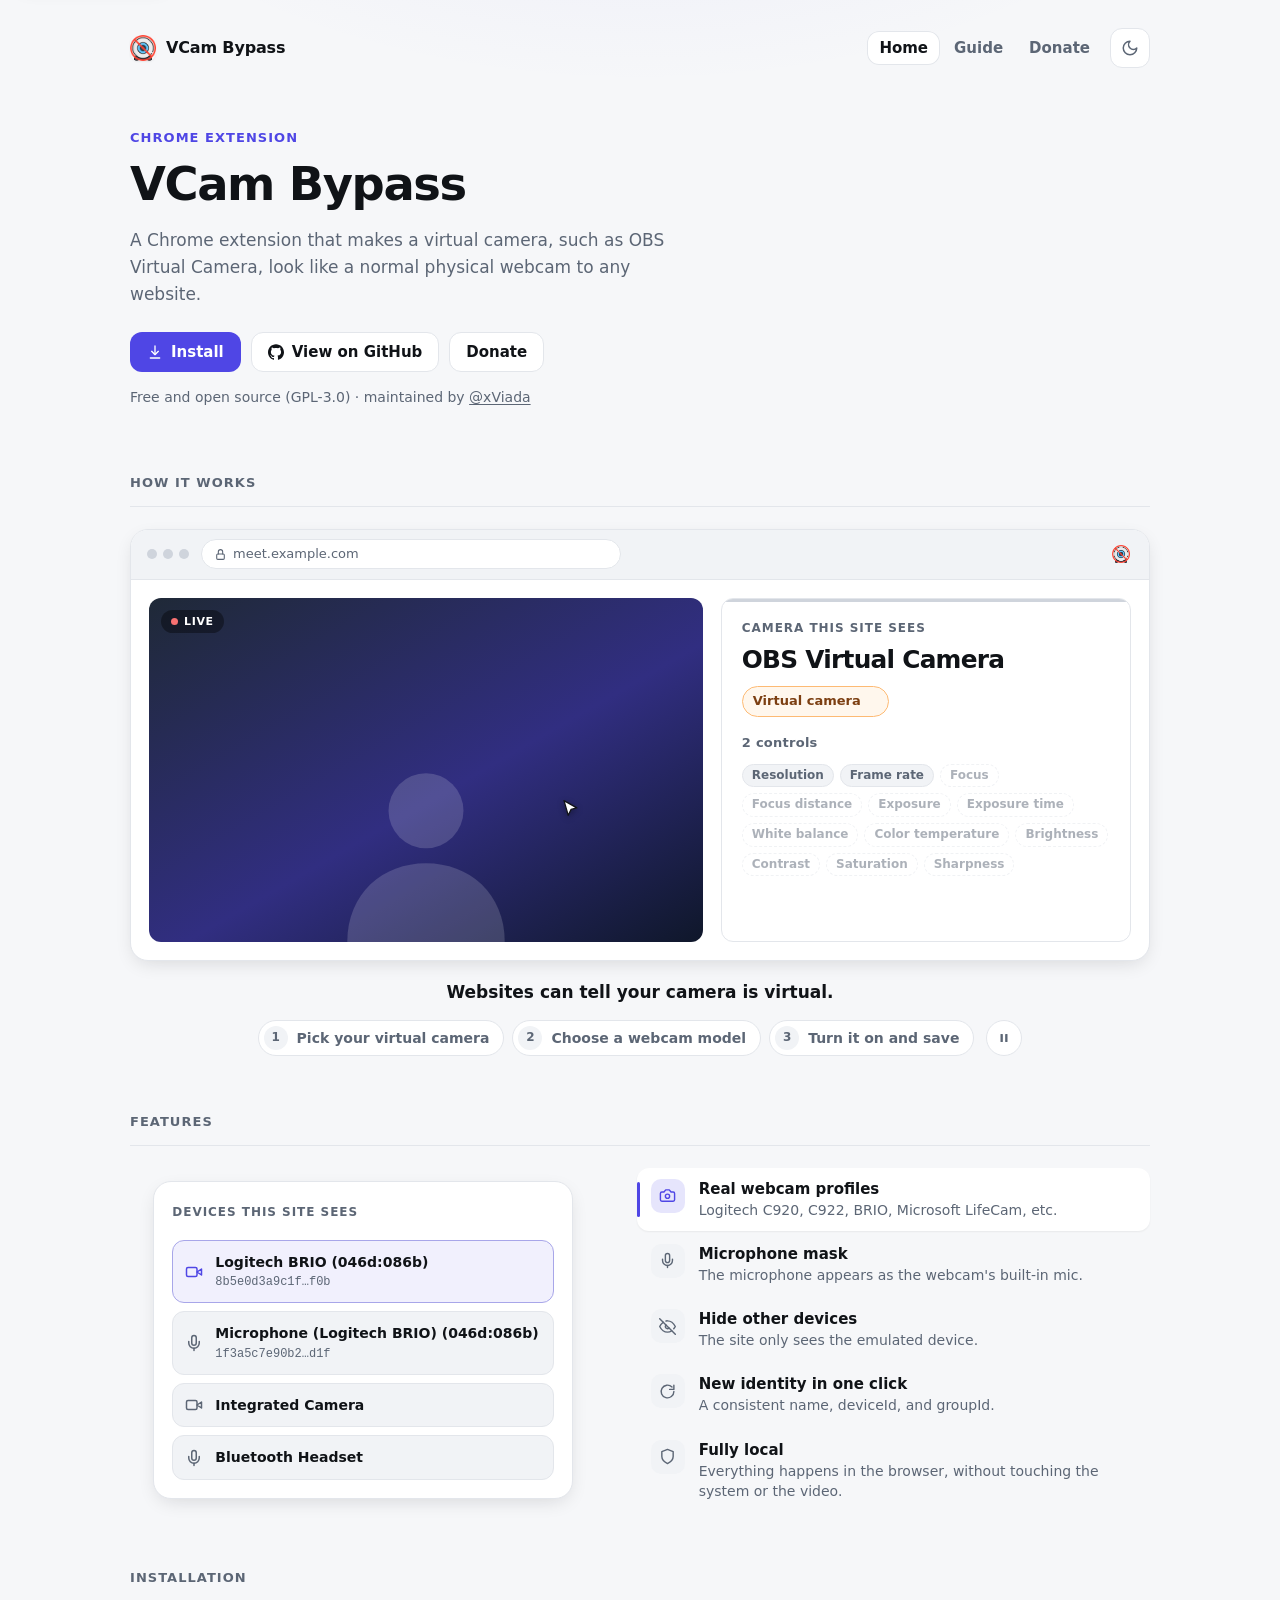
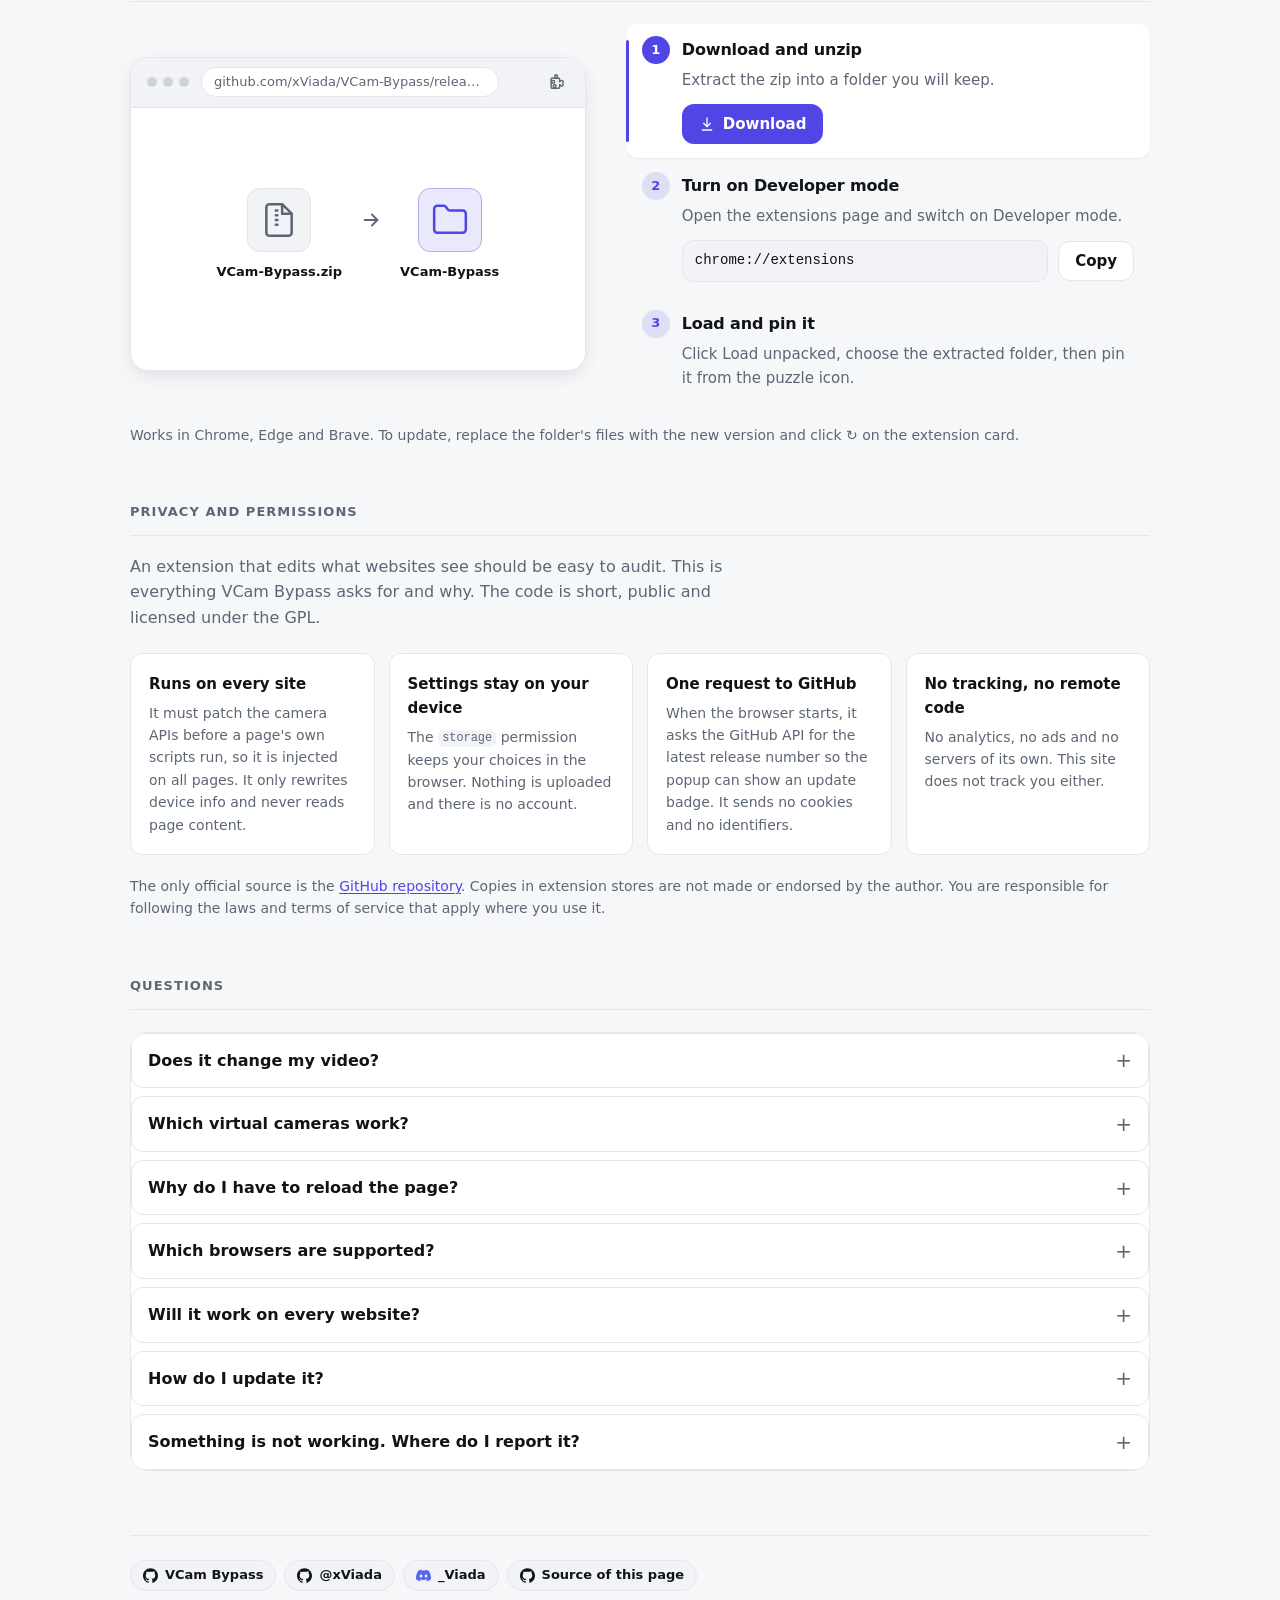
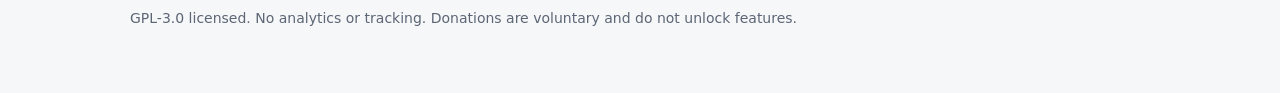
==== commit f8fefa43: "feat(site): animated guide, privacy and FAQ sections, share metadata Guide: replace the screenshot s" ====
--- a/index.html
+++ b/index.html
@@ -9,10 +9,34 @@
   <meta name="theme-color" content="#ffffff" media="(prefers-color-scheme: light)">
   <meta name="theme-color" content="#0b0d10" media="(prefers-color-scheme: dark)">
 
+  <link rel="canonical" href="https://xviada.github.io/VCam-Bypass/">
   <meta property="og:type" content="website">
+  <meta property="og:site_name" content="VCam Bypass">
+  <meta property="og:url" content="https://xviada.github.io/VCam-Bypass/">
   <meta property="og:title" content="VCam Bypass">
   <meta property="og:description" content="A Chrome extension that makes any virtual camera appear to a website as a normal physical webcam.">
-  <meta name="twitter:card" content="summary">
+  <meta property="og:image" content="https://xviada.github.io/VCam-Bypass/assets/og-image.png">
+  <meta property="og:image:width" content="1200">
+  <meta property="og:image:height" content="630">
+  <meta property="og:image:alt" content="VCam Bypass: virtual camera in, physical webcam out.">
+  <meta name="twitter:card" content="summary_large_image">
+  <meta name="twitter:image" content="https://xviada.github.io/VCam-Bypass/assets/og-image.png">
+
+  <script type="application/ld+json">
+  {
+    "@context": "https://schema.org",
+    "@type": "SoftwareApplication",
+    "name": "VCam Bypass",
+    "description": "A Chrome extension that makes any virtual camera appear to a website as a normal physical webcam.",
+    "applicationCategory": "BrowserApplication",
+    "operatingSystem": "Chrome, Edge, Brave",
+    "url": "https://xviada.github.io/VCam-Bypass/",
+    "license": "https://www.gnu.org/licenses/gpl-3.0.html",
+    "codeRepository": "https://github.com/xViada/VCam-Bypass",
+    "author": { "@type": "Person", "name": "xViada", "url": "https://github.com/xViada" },
+    "offers": { "@type": "Offer", "price": "0", "priceCurrency": "USD" }
+  }
+  </script>
 
   <link rel="icon" href="assets/favicon.png" type="image/png">
   <link rel="stylesheet" href="assets/css/styles.css">
@@ -57,15 +81,19 @@
           A Chrome extension that makes a virtual camera, such as OBS Virtual Camera, look like a normal physical webcam to any website.
         </p>
         <div class="hero-actions">
-          <a class="button button-primary" href="https://github.com/xViada/VCam-Bypass" target="_blank" rel="noopener noreferrer">
+          <a class="button button-primary" href="#install">
+            <span class="icon" aria-hidden="true"><svg xmlns="http://www.w3.org/2000/svg" viewBox="0 0 24 24" fill="none" stroke="currentColor" stroke-width="2" stroke-linecap="round" stroke-linejoin="round" aria-hidden="true" focusable="false"><path d="M12 3v12"/><path d="m7 11 5 5 5-5"/><path d="M5 21h14"/></svg></span>
+            Install
+          </a>
+          <a class="button button-ghost" href="https://github.com/xViada/VCam-Bypass" target="_blank" rel="noopener noreferrer">
             <span class="icon" aria-hidden="true">
               <svg xmlns="http://www.w3.org/2000/svg" viewBox="0 0 24 24" fill="currentColor" aria-hidden="true" focusable="false"><path d="M12 .297c-6.63 0-12 5.373-12 12 0 5.303 3.438 9.8 8.205 11.385.6.113.82-.258.82-.577 0-.285-.01-1.04-.015-2.04-3.338.724-4.042-1.61-4.042-1.61C4.422 18.07 3.633 17.7 3.633 17.7c-1.087-.744.084-.729.084-.729 1.205.084 1.838 1.236 1.838 1.236 1.07 1.835 2.809 1.305 3.495.998.108-.776.417-1.305.76-1.605-2.665-.3-5.466-1.332-5.466-5.93 0-1.31.465-2.38 1.235-3.22-.135-.303-.54-1.523.105-3.176 0 0 1.005-.322 3.3 1.23.96-.267 1.98-.399 3-.405 1.02.006 2.04.138 3 .405 2.28-1.552 3.285-1.23 3.285-1.23.645 1.653.24 2.873.12 3.176.765.84 1.23 1.91 1.23 3.22 0 4.61-2.805 5.625-5.475 5.92.42.36.81 1.096.81 2.22 0 1.606-.015 2.896-.015 3.286 0 .315.21.69.825.57C20.565 22.092 24 17.592 24 12.297c0-6.627-5.373-12-12-12"/></svg>
             </span>
-            View on GitHub
+            View on GitHub<span class="hero-stars" id="hero-stars" hidden></span>
           </a>
-          <a class="button button-ghost" href="donate/">Support the project</a>
+          <a class="button button-ghost" href="donate/">Donate</a>
         </div>
-        <p class="hero-meta">GPL-3.0 licensed · maintained by <a href="https://github.com/xViada" target="_blank" rel="noopener noreferrer">@xViada</a></p>
+        <p class="hero-meta">Free and open source (GPL-3.0) · <span id="hero-version" hidden>version <span data-release-version></span> · </span>maintained by <a href="https://github.com/xViada" target="_blank" rel="noopener noreferrer">@xViada</a></p>
       </section>
 
       <section class="section" id="how-it-works" aria-labelledby="how-it-works-title">
@@ -363,6 +391,63 @@
         </div>
         <p class="inst-note">Works in Chrome, Edge and Brave. To update, replace the folder's files with the new version and click <span aria-hidden="true">↻</span><span class="visually-hidden">reload</span> on the extension card.</p>
       </section>
+      <section class="section" id="privacy" aria-labelledby="privacy-title">
+        <h2 class="section-title" id="privacy-title">Privacy and permissions</h2>
+        <p class="section-lede">An extension that edits what websites see should be easy to audit. This is everything VCam Bypass asks for and why. The code is short, public and licensed under the GPL.</p>
+        <ul class="facts">
+          <li class="fact">
+            <h3>Runs on every site</h3>
+            <p>It must patch the camera APIs before a page's own scripts run, so it is injected on all pages. It only rewrites device info and never reads page content.</p>
+          </li>
+          <li class="fact">
+            <h3>Settings stay on your device</h3>
+            <p>The <code>storage</code> permission keeps your choices in the browser. Nothing is uploaded and there is no account.</p>
+          </li>
+          <li class="fact">
+            <h3>One request to GitHub</h3>
+            <p>When the browser starts, it asks the GitHub API for the latest release number so the popup can show an update badge. It sends no cookies and no identifiers.</p>
+          </li>
+          <li class="fact">
+            <h3>No tracking, no remote code</h3>
+            <p>No analytics, no ads and no servers of its own. This site does not track you either.</p>
+          </li>
+        </ul>
+        <p class="inst-note">The only official source is the <a href="https://github.com/xViada/VCam-Bypass" target="_blank" rel="noopener noreferrer">GitHub repository</a>. Copies in extension stores are not made or endorsed by the author. You are responsible for following the laws and terms of service that apply where you use it.</p>
+      </section>
+
+      <section class="section" id="faq" aria-labelledby="faq-title">
+        <h2 class="section-title" id="faq-title">Questions</h2>
+        <div class="faq">
+          <details>
+            <summary>Does it change my video?</summary>
+            <p>No. It only rewrites the device information the browser reports: name, IDs and capabilities. The stream keeps its real resolution and frame rate, so the video looks exactly as it does without the extension.</p>
+          </details>
+          <details>
+            <summary>Which virtual cameras work?</summary>
+            <p>Any virtual camera that shows up as a webcam in Chrome, such as OBS Virtual Camera, ManyCam, DroidCam, iVCam or Snap Camera. It must be installed and running before you pick it.</p>
+          </details>
+          <details>
+            <summary>Why do I have to reload the page?</summary>
+            <p>The mask is applied when a page starts loading. After installing the extension or changing a setting, reload the tab where you use the camera.</p>
+          </details>
+          <details>
+            <summary>Which browsers are supported?</summary>
+            <p>Chrome, Edge and Brave, or any Chromium browser that supports Manifest V3 extensions.</p>
+          </details>
+          <details>
+            <summary>Will it work on every website?</summary>
+            <p>It changes what the browser's camera APIs report to the page. A service that identifies virtual cameras in some other way, for example on its own servers or outside the browser, is out of its reach. Use the Test it button to check what a site sees.</p>
+          </details>
+          <details>
+            <summary>How do I update it?</summary>
+            <p>When a new release is out, the popup shows a badge. Replace the folder's files with the new version and click reload on the extension card.</p>
+          </details>
+          <details>
+            <summary>Something is not working. Where do I report it?</summary>
+            <p>Open an issue on <a href="https://github.com/xViada/VCam-Bypass/issues" target="_blank" rel="noopener noreferrer">GitHub</a> with your browser version, the virtual camera you use and what the Test it page shows.</p>
+          </details>
+        </div>
+      </section>
     </main>
 
     <footer class="footer">
--- a/assets/css/styles.css
+++ b/assets/css/styles.css
@@ -309,13 +309,6 @@
   border-bottom: 1px solid var(--border);
 }
 
-.section-note {
-  margin-top: 16px;
-  max-width: 66ch;
-  font-size: 0.9375rem;
-  color: var(--text-muted);
-}
-
 .grid {
   display: grid;
   gap: 18px;
@@ -568,21 +561,6 @@
   flex: 1 1 auto;
 }
 
-.callout {
-  margin-top: 28px;
-  padding: 14px 16px;
-  font-size: 0.9375rem;
-  border: 1px solid var(--border);
-  border-radius: var(--radius-md);
-  background: var(--surface);
-}
-
-.callout-warning {
-  color: var(--warning-text);
-  background: var(--warning-bg);
-  border-color: var(--warning-border);
-}
-
 .card-note {
   display: flex;
   gap: 8px;
@@ -669,83 +647,6 @@
   background: none;
 }
 
-.guide-steps {
-  display: grid;
-  grid-template-columns: repeat(2, minmax(0, 1fr));
-  gap: 18px;
-  margin: 22px 0 0;
-  padding: 0;
-  list-style: none;
-  counter-reset: guide;
-}
-
-.guide-step {
-  min-width: 0;
-  gap: 0;
-  padding: 0;
-  counter-increment: guide;
-}
-
-.guide-step::before {
-  display: none;
-}
-
-.guide-step .card-name::before {
-  content: counter(guide);
-  position: absolute;
-  top: 12px;
-  left: 12px;
-  z-index: 2;
-  display: flex;
-  align-items: center;
-  justify-content: center;
-  width: 28px;
-  height: 28px;
-  font-size: 0.8125rem;
-  font-weight: 650;
-  color: var(--accent-contrast);
-  background: var(--accent);
-  border-radius: 9px;
-  box-shadow: var(--shadow-sm);
-}
-
-.guide-optional {
-  font-size: 0.75rem;
-  font-weight: 550;
-  letter-spacing: 0.04em;
-  text-transform: uppercase;
-  color: var(--text-muted);
-}
-
-.guide-step figure {
-  display: flex;
-  flex-direction: column;
-  margin: 0;
-}
-
-.guide-step img {
-  display: block;
-  width: 100%;
-  height: 168px;
-  object-fit: cover;
-  object-position: top;
-  background: var(--surface-soft);
-}
-
-.guide-step figcaption {
-  display: flex;
-  flex-direction: column;
-  gap: 4px;
-  margin: 0;
-  padding: 14px 16px 16px;
-  font-size: 0.9375rem;
-  color: var(--text-muted);
-}
-
-.guide-step figcaption p {
-  margin: 0;
-}
-
 .pill {
   display: inline;
   padding: 0.05em 0.4em;
@@ -756,31 +657,6 @@
   background: var(--surface-soft);
   border: 1px solid var(--border);
   border-radius: 5px;
-}
-
-.guide-notes {
-  display: grid;
-  gap: 12px;
-  margin-top: 22px;
-}
-
-.guide-notes .callout {
-  display: flex;
-  align-items: center;
-  gap: 12px;
-  margin-top: 0;
-}
-
-.guide-emoji {
-  flex: none;
-  font-size: 1.25rem;
-  line-height: 1.45;
-}
-
-@media (max-width: 768px) {
-  .guide-steps {
-    grid-template-columns: 1fr;
-  }
 }
 
 .chip {
@@ -2443,6 +2319,7 @@
   overflow: hidden;
   -webkit-box-orient: vertical;
   -webkit-line-clamp: 2;
+  line-clamp: 2;
 }
 
 .xp-card-foot {
@@ -2614,3 +2491,124 @@
     margin-top: 44px;
   }
 }
+
+/* ---------- Hero stars, privacy facts, FAQ ---------- */
+
+.hero-stars {
+  display: inline-flex;
+  align-items: center;
+  gap: 4px;
+  margin-left: 4px;
+  padding-left: 10px;
+  font-size: 0.8125rem;
+  font-variant-numeric: tabular-nums;
+  border-left: 1px solid var(--border-strong);
+  opacity: 0.85;
+}
+
+.hero-stars[hidden] {
+  display: none;
+}
+
+.hero-stars::before {
+  content: '\2605';
+  font-size: 0.9em;
+}
+
+.section-lede {
+  max-width: 62ch;
+  margin-top: 18px;
+  color: var(--text-muted);
+}
+
+.facts {
+  display: grid;
+  grid-template-columns: repeat(auto-fit, minmax(240px, 1fr));
+  gap: 14px;
+  margin: 22px 0 0;
+  padding: 0;
+  list-style: none;
+}
+
+.fact {
+  padding: 18px;
+  background: var(--surface);
+  border: 1px solid var(--border);
+  border-radius: var(--radius-md);
+}
+
+.fact h3 {
+  font-size: 0.9375rem;
+  font-weight: 650;
+}
+
+.fact p {
+  margin-top: 6px;
+  font-size: 0.875rem;
+  color: var(--text-muted);
+}
+
+.fact code {
+  font-family: var(--font-mono);
+  font-size: 0.85em;
+}
+
+.faq {
+  display: grid;
+  gap: 8px;
+  margin-top: 22px;
+}
+
+.faq details {
+  background: var(--surface);
+  border: 1px solid var(--border);
+  border-radius: var(--radius-md);
+  transition: border-color 0.2s ease;
+}
+
+.faq details[open] {
+  border-color: color-mix(in srgb, var(--accent) 40%, var(--border));
+}
+
+.faq summary {
+  display: flex;
+  align-items: center;
+  justify-content: space-between;
+  gap: 16px;
+  padding: 14px 16px;
+  font-weight: 600;
+  cursor: pointer;
+  list-style: none;
+}
+
+.faq summary::-webkit-details-marker {
+  display: none;
+}
+
+.faq summary::after {
+  content: '+';
+  flex: none;
+  font-size: 1.25rem;
+  line-height: 1;
+  color: var(--text-muted);
+}
+
+.faq details[open] summary::after {
+  content: '\2212';
+}
+
+.faq summary:focus-visible {
+  outline: 2px solid var(--accent);
+  outline-offset: -2px;
+  border-radius: var(--radius-md);
+}
+
+.faq details p {
+  padding: 0 16px 16px;
+  font-size: 0.9375rem;
+  color: var(--text-muted);
+}
+
+.faq a {
+  color: var(--accent);
+}
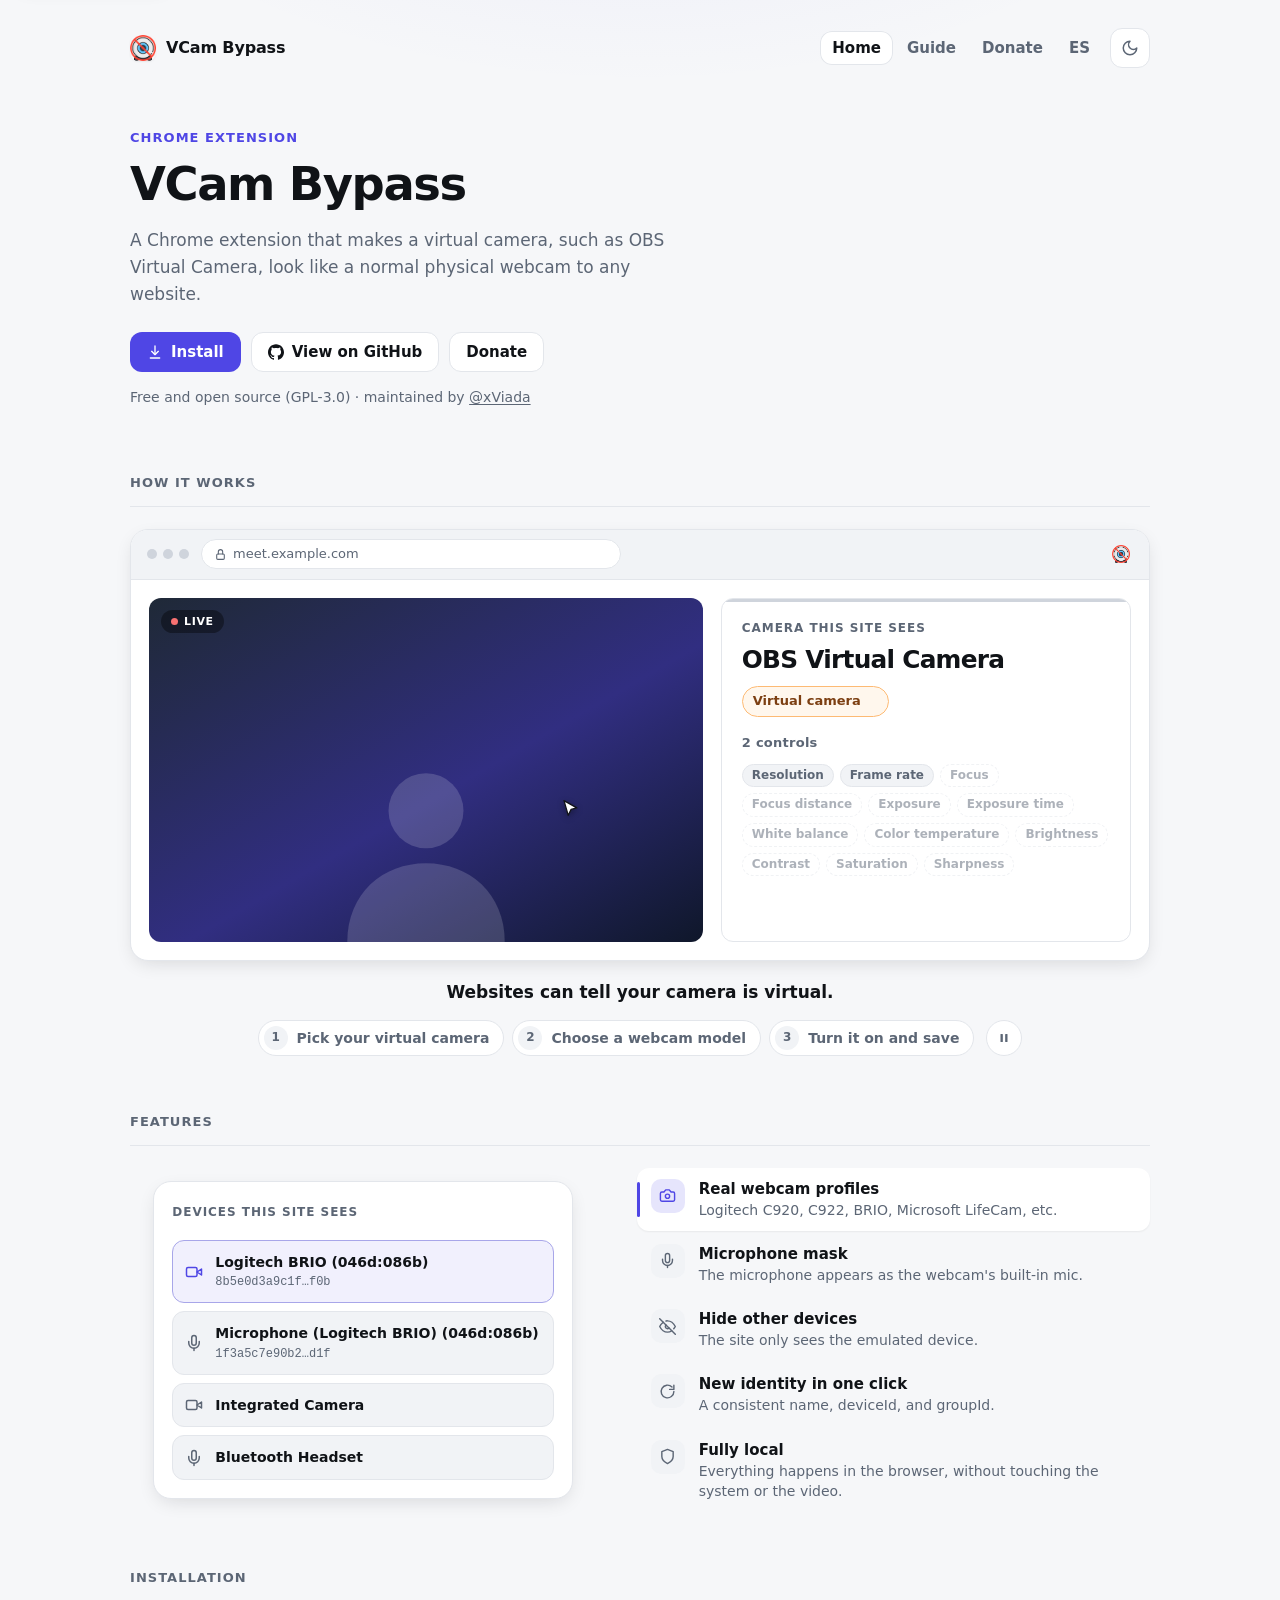
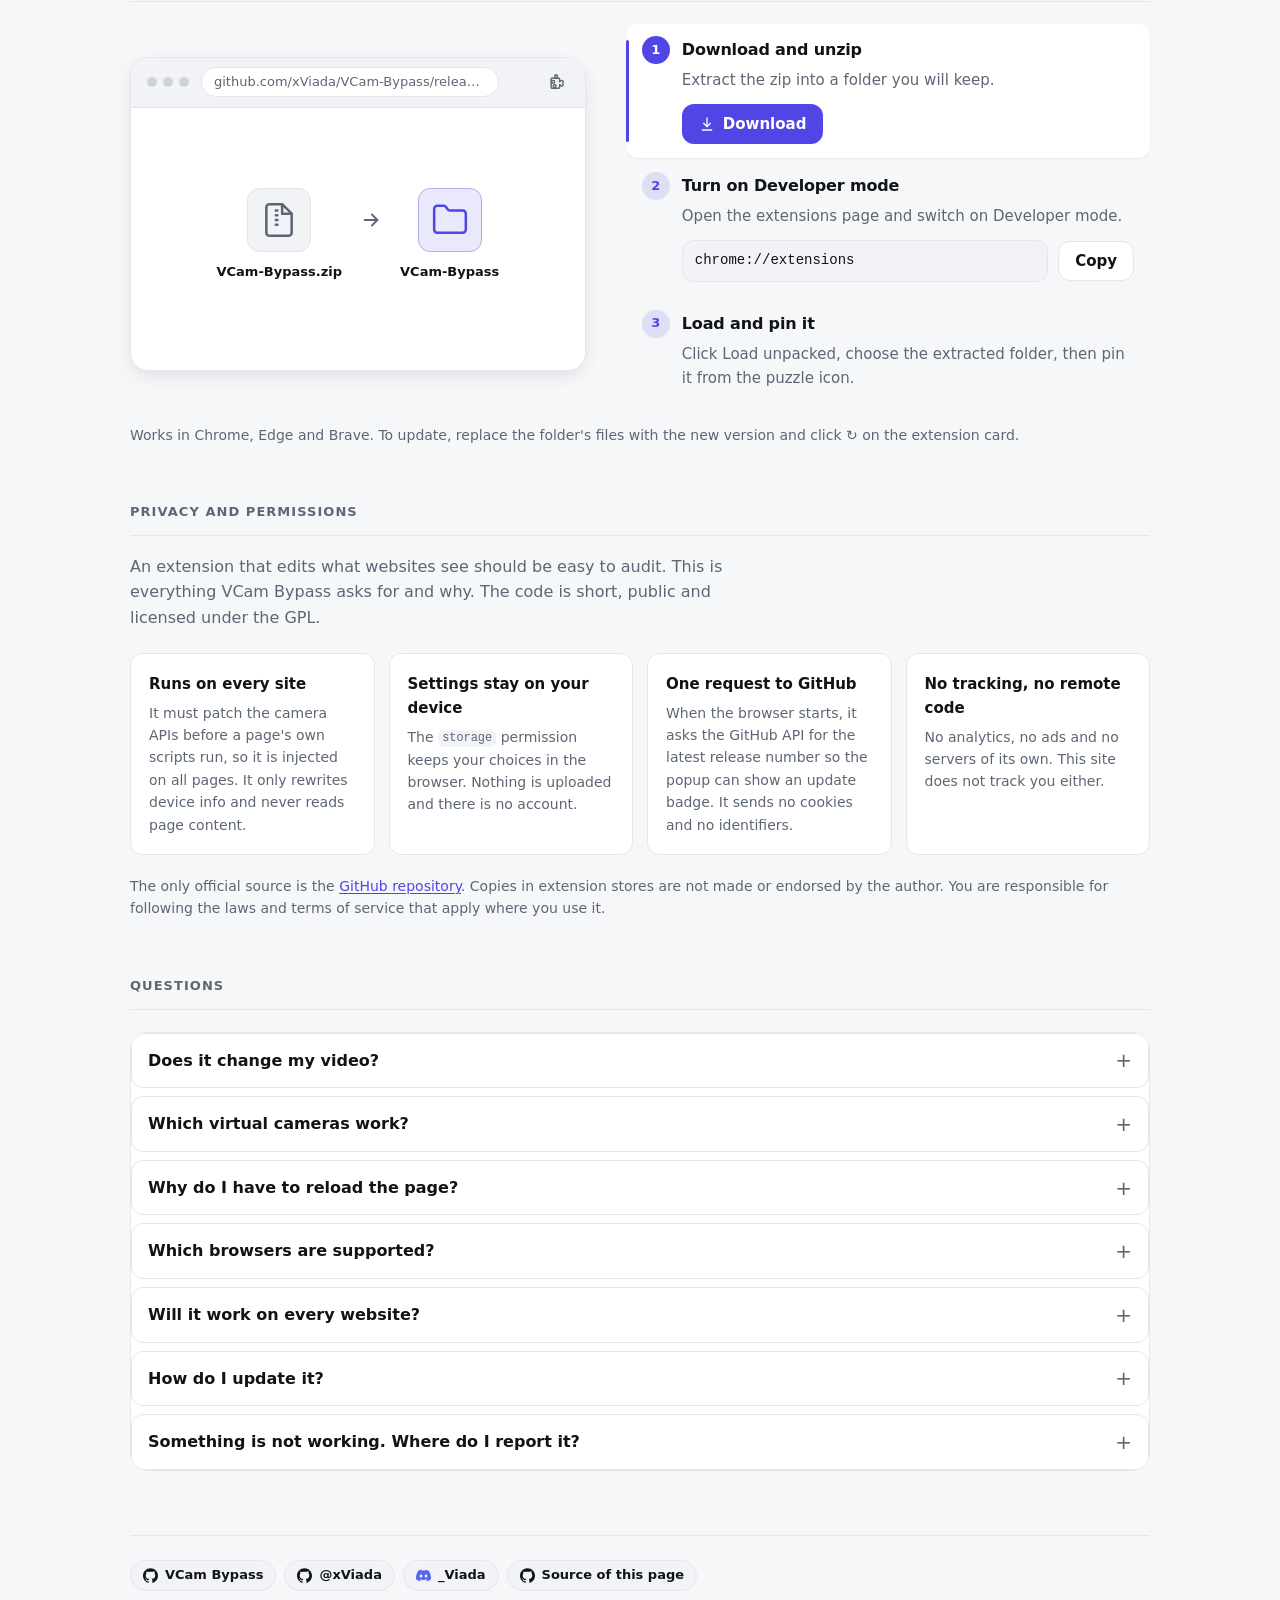
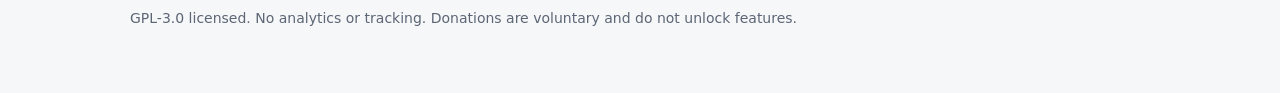
==== commit 9e7ee347: "feat(i18n): add Spanish home and guide Add /es/ and /es/guide/ with a language link in the navigatio" ====
--- a/index.html
+++ b/index.html
@@ -10,6 +10,9 @@
   <meta name="theme-color" content="#0b0d10" media="(prefers-color-scheme: dark)">
 
   <link rel="canonical" href="https://xviada.github.io/VCam-Bypass/">
+  <link rel="alternate" hreflang="en" href="https://xviada.github.io/VCam-Bypass/">
+  <link rel="alternate" hreflang="es" href="https://xviada.github.io/VCam-Bypass/es/">
+  <link rel="alternate" hreflang="x-default" href="https://xviada.github.io/VCam-Bypass/">
   <meta property="og:type" content="website">
   <meta property="og:site_name" content="VCam Bypass">
   <meta property="og:url" content="https://xviada.github.io/VCam-Bypass/">
@@ -66,6 +69,7 @@
           <a href="./" aria-current="page">Home</a>
           <a href="guide/">Guide</a>
           <a href="donate/">Donate</a>
+          <a href="es/" hreflang="es" lang="es" title="Español">ES</a>
         </nav>
         <button type="button" class="icon-button" id="theme-toggle" aria-label="Toggle theme" hidden>
           <span class="icon" id="theme-icon" aria-hidden="true"></span>
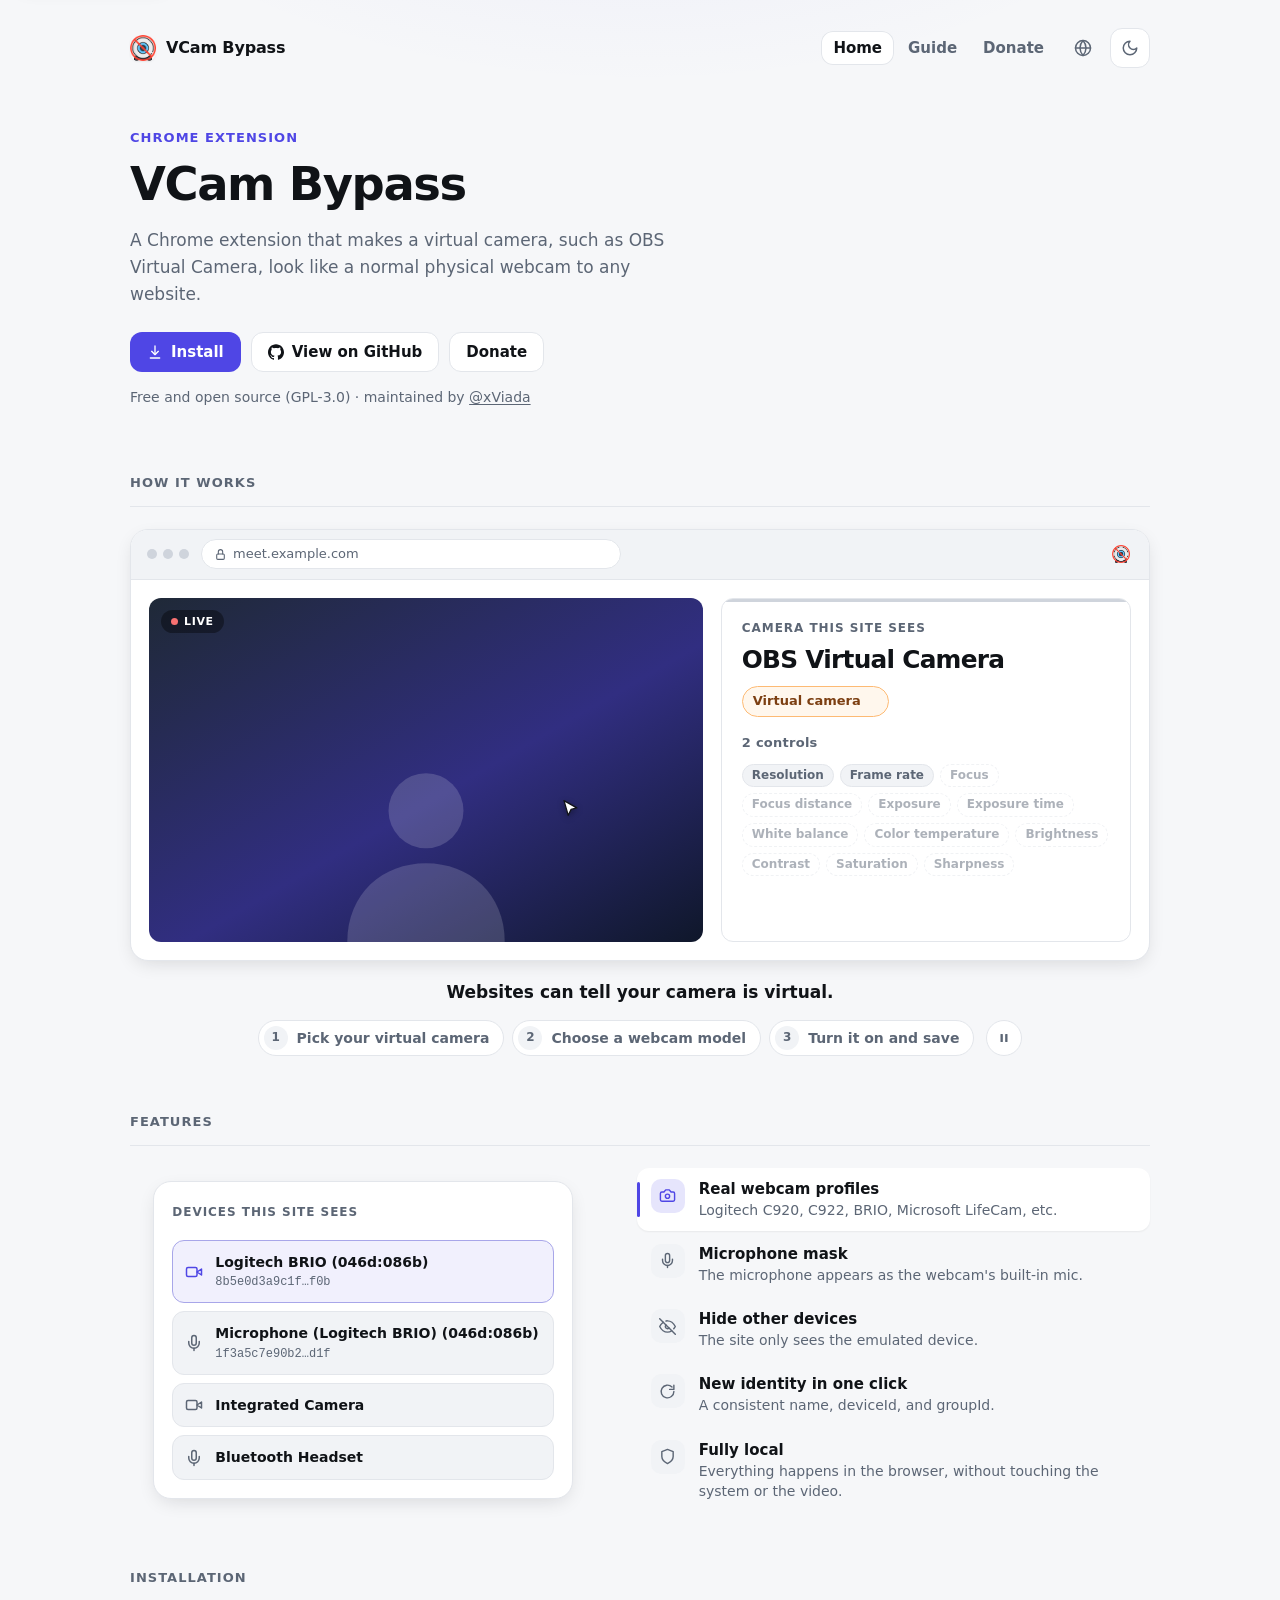
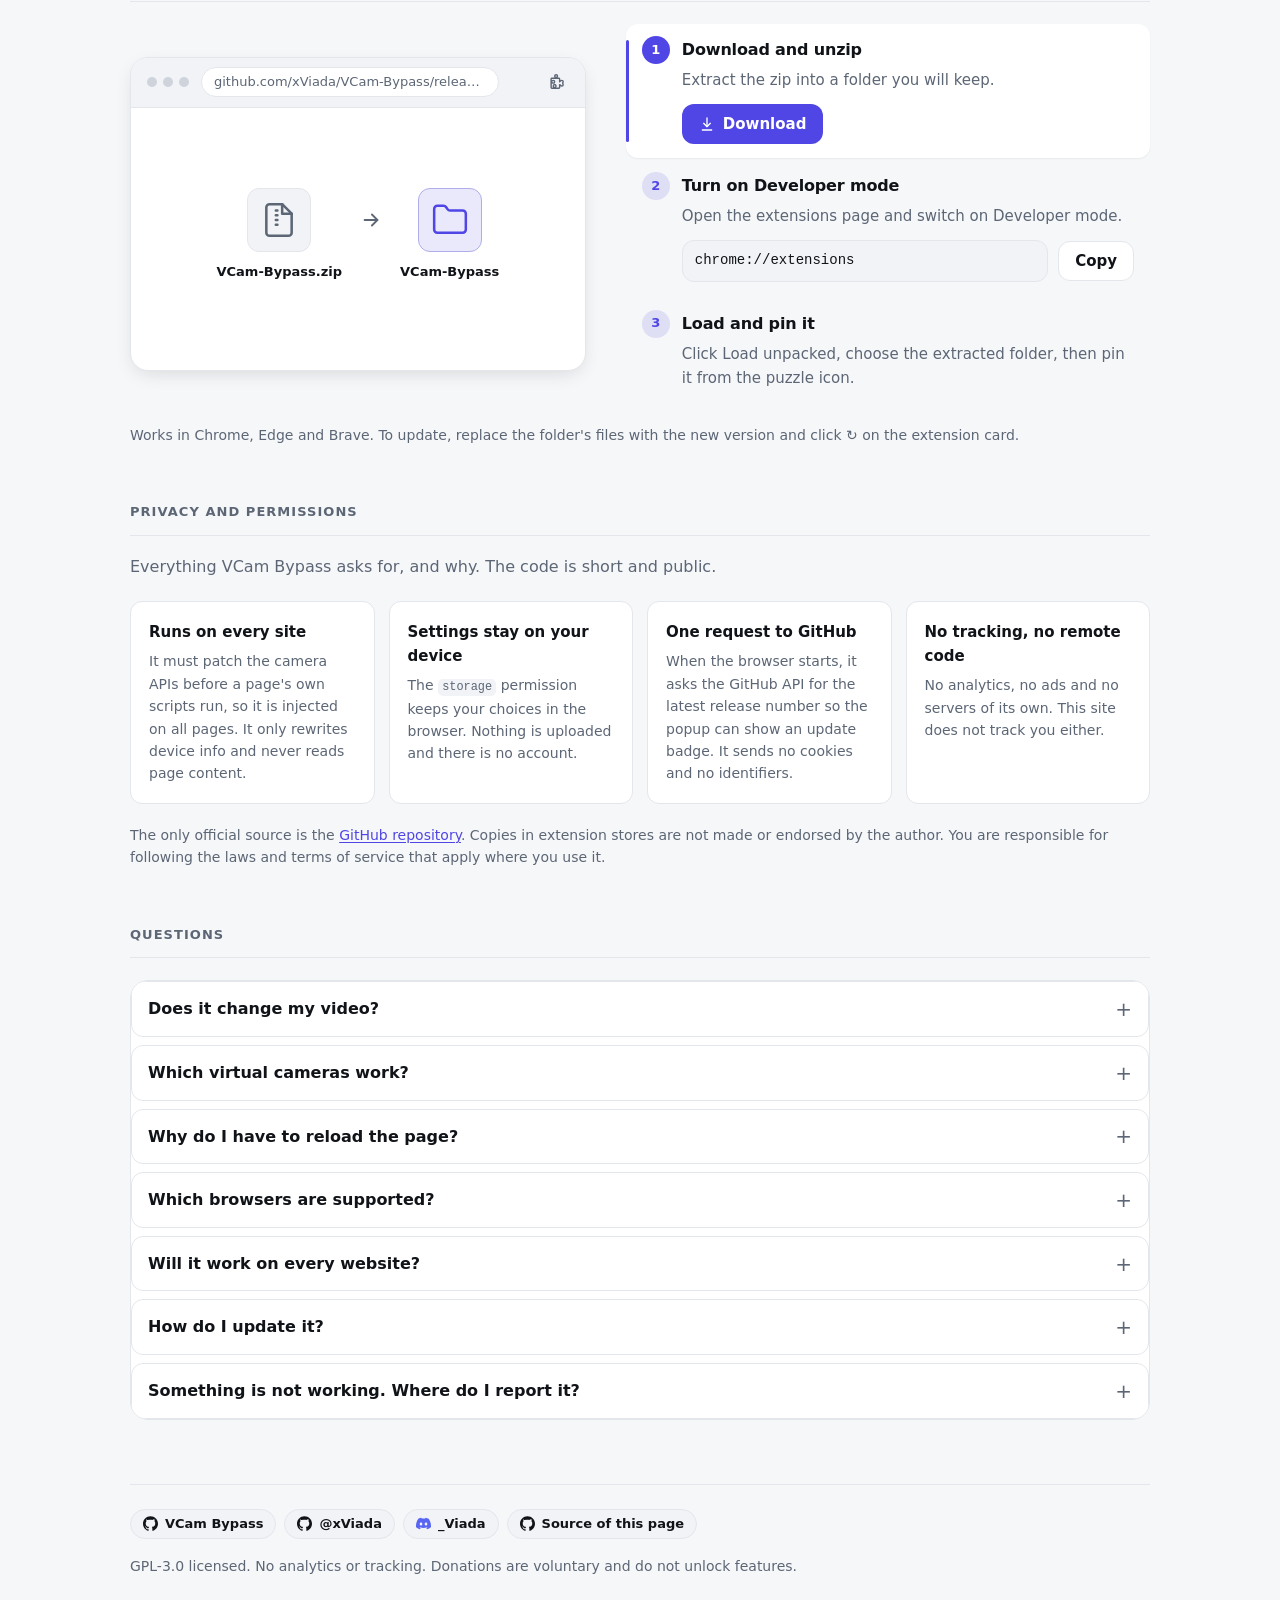
==== commit 9cba8abe: "feat(i18n): add Brazilian Portuguese and the Spanish donate page Replace the EN/ES links with a lang" ====
--- a/index.html
+++ b/index.html
@@ -12,6 +12,7 @@
   <link rel="canonical" href="https://xviada.github.io/VCam-Bypass/">
   <link rel="alternate" hreflang="en" href="https://xviada.github.io/VCam-Bypass/">
   <link rel="alternate" hreflang="es" href="https://xviada.github.io/VCam-Bypass/es/">
+  <link rel="alternate" hreflang="pt-BR" href="https://xviada.github.io/VCam-Bypass/pt/">
   <link rel="alternate" hreflang="x-default" href="https://xviada.github.io/VCam-Bypass/">
   <meta property="og:type" content="website">
   <meta property="og:site_name" content="VCam Bypass">
@@ -69,8 +70,8 @@
           <a href="./" aria-current="page">Home</a>
           <a href="guide/">Guide</a>
           <a href="donate/">Donate</a>
-          <a href="es/" hreflang="es" lang="es" title="Español">ES</a>
         </nav>
+        <details class="lang"><summary aria-label="Language"><svg xmlns="http://www.w3.org/2000/svg" viewBox="0 0 24 24" fill="none" stroke="currentColor" stroke-width="2" stroke-linecap="round" stroke-linejoin="round" aria-hidden="true" focusable="false"><circle cx="12" cy="12" r="10"/><path d="M2 12h20"/><path d="M12 2a15.3 15.3 0 0 1 4 10 15.3 15.3 0 0 1-4 10 15.3 15.3 0 0 1-4-10 15.3 15.3 0 0 1 4-10z"/></svg></summary><div class="lang-menu"><a href="./" hreflang="en" lang="en" aria-current="true">English</a><a href="es/" hreflang="es" lang="es">Español</a><a href="pt/" hreflang="pt-BR" lang="pt-BR">Português</a></div></details>
         <button type="button" class="icon-button" id="theme-toggle" aria-label="Toggle theme" hidden>
           <span class="icon" id="theme-icon" aria-hidden="true"></span>
         </button>
@@ -397,7 +398,7 @@
       </section>
       <section class="section" id="privacy" aria-labelledby="privacy-title">
         <h2 class="section-title" id="privacy-title">Privacy and permissions</h2>
-        <p class="section-lede">An extension that edits what websites see should be easy to audit. This is everything VCam Bypass asks for and why. The code is short, public and licensed under the GPL.</p>
+        <p class="section-lede">Everything VCam Bypass asks for, and why. The code is short and public.</p>
         <ul class="facts">
           <li class="fact">
             <h3>Runs on every site</h3>
--- a/assets/css/styles.css
+++ b/assets/css/styles.css
@@ -2516,7 +2516,6 @@
 }
 
 .section-lede {
-  max-width: 62ch;
   margin-top: 18px;
   color: var(--text-muted);
 }
@@ -2612,3 +2611,79 @@
 .faq a {
   color: var(--accent);
 }
+
+/* ---------- Language menu ---------- */
+
+.lang {
+  position: relative;
+}
+
+.lang summary {
+  padding: 8px 10px;
+  font-size: 0.8125rem;
+  font-weight: 650;
+  letter-spacing: 0.04em;
+  line-height: 1.2;
+  color: var(--text-muted);
+  border-radius: var(--radius-md);
+  cursor: pointer;
+  list-style: none;
+}
+
+.lang summary::-webkit-details-marker {
+  display: none;
+}
+
+.lang summary:hover,
+.lang[open] summary {
+  color: var(--text);
+  background: var(--surface-soft);
+}
+
+.lang summary:focus-visible {
+  outline: 2px solid var(--accent);
+  outline-offset: 2px;
+}
+
+.lang-menu {
+  position: absolute;
+  top: calc(100% + 6px);
+  right: 0;
+  z-index: 30;
+  display: grid;
+  min-width: 140px;
+  padding: 6px;
+  background: var(--surface);
+  border: 1px solid var(--border);
+  border-radius: var(--radius-md);
+  box-shadow: var(--shadow-md);
+}
+
+.lang-menu a {
+  padding: 8px 10px;
+  font-size: 0.875rem;
+  font-weight: 550;
+  color: var(--text-muted);
+  text-decoration: none;
+  border-radius: var(--radius-sm);
+}
+
+.lang-menu a:hover {
+  color: var(--text);
+  background: var(--surface-soft);
+}
+
+.lang-menu a[aria-current='true'] {
+  color: var(--text);
+}
+
+.lang summary {
+  display: flex;
+  align-items: center;
+  padding: 9px 10px;
+}
+
+.lang summary svg {
+  width: 18px;
+  height: 18px;
+}
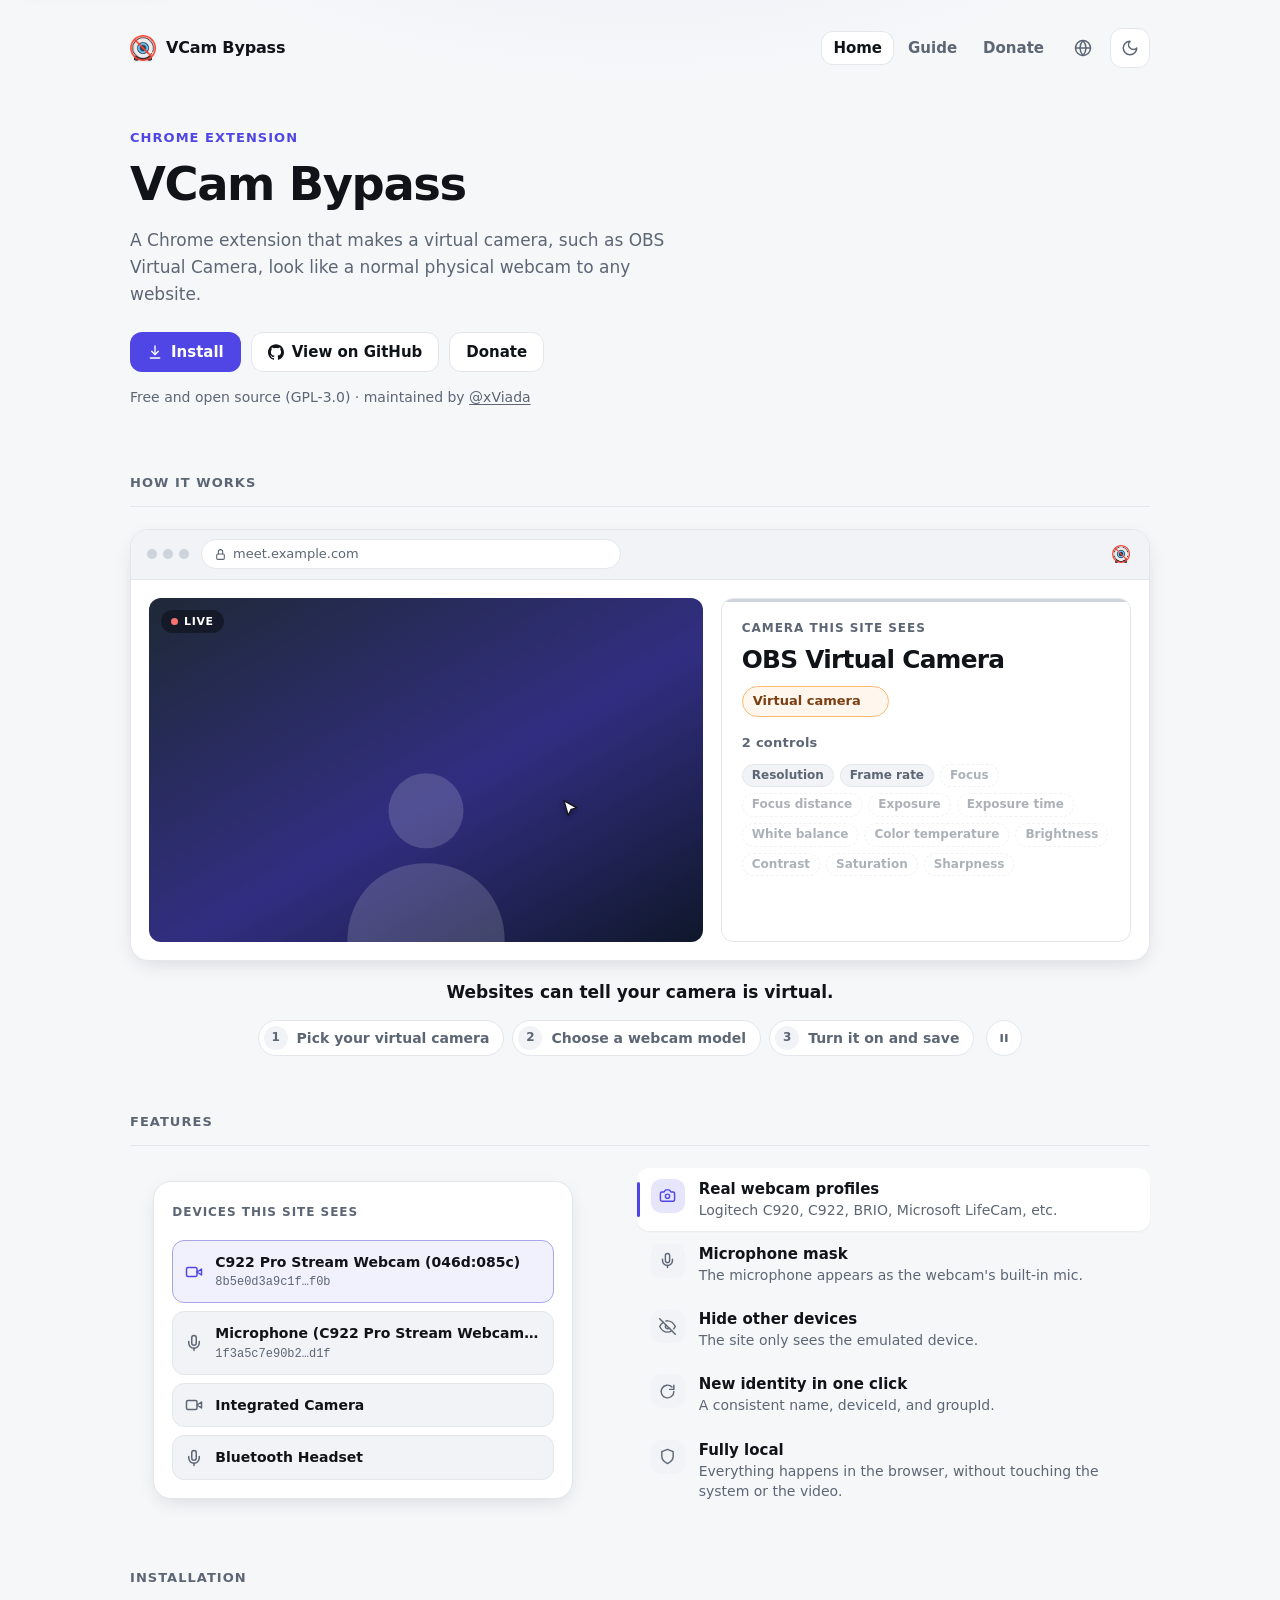
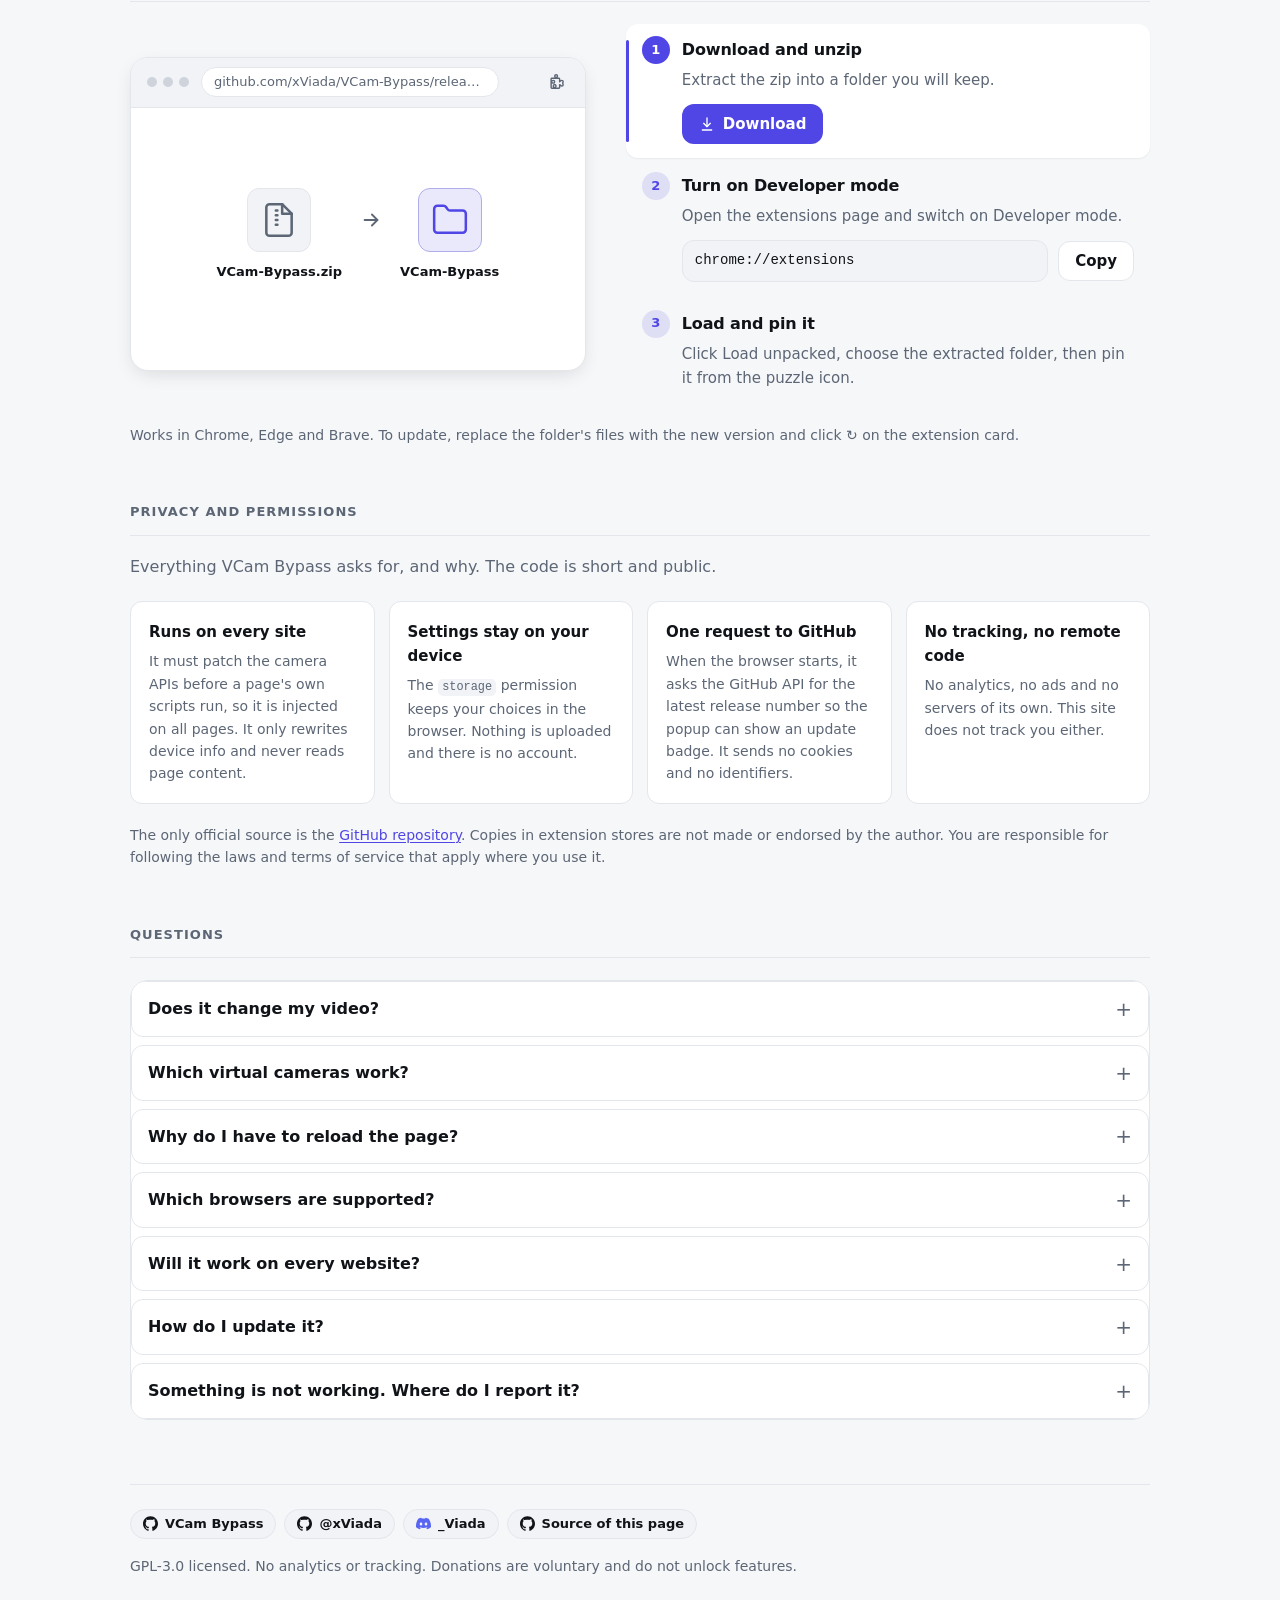
==== commit cfe26701: "feat(download): link button directly to latest release zip Point the download button at /releases/la" ====
--- a/index.html
+++ b/index.html
@@ -370,7 +370,7 @@
               <button type="button" class="inst-head"><span class="inst-num">1</span>Download and unzip</button>
               <div class="inst-body">
                 <p>Extract the zip into a folder you will keep.</p>
-                <a class="button button-primary" id="download-latest" href="https://github.com/xViada/VCam-Bypass/releases/latest" target="_blank" rel="noopener noreferrer">
+                <a class="button button-primary" id="download-latest" href="https://github.com/xViada/VCam-Bypass/releases/latest/download/VCam-Bypass.zip" target="_blank" rel="noopener noreferrer">
                   <span class="icon" aria-hidden="true"><svg xmlns="http://www.w3.org/2000/svg" viewBox="0 0 24 24" fill="none" stroke="currentColor" stroke-width="2" stroke-linecap="round" stroke-linejoin="round" focusable="false"><path d="M12 3v12"/><path d="m7 11 5 5 5-5"/><path d="M5 21h14"/></svg></span>
                   <span id="download-label">Download</span>
                 </a>
